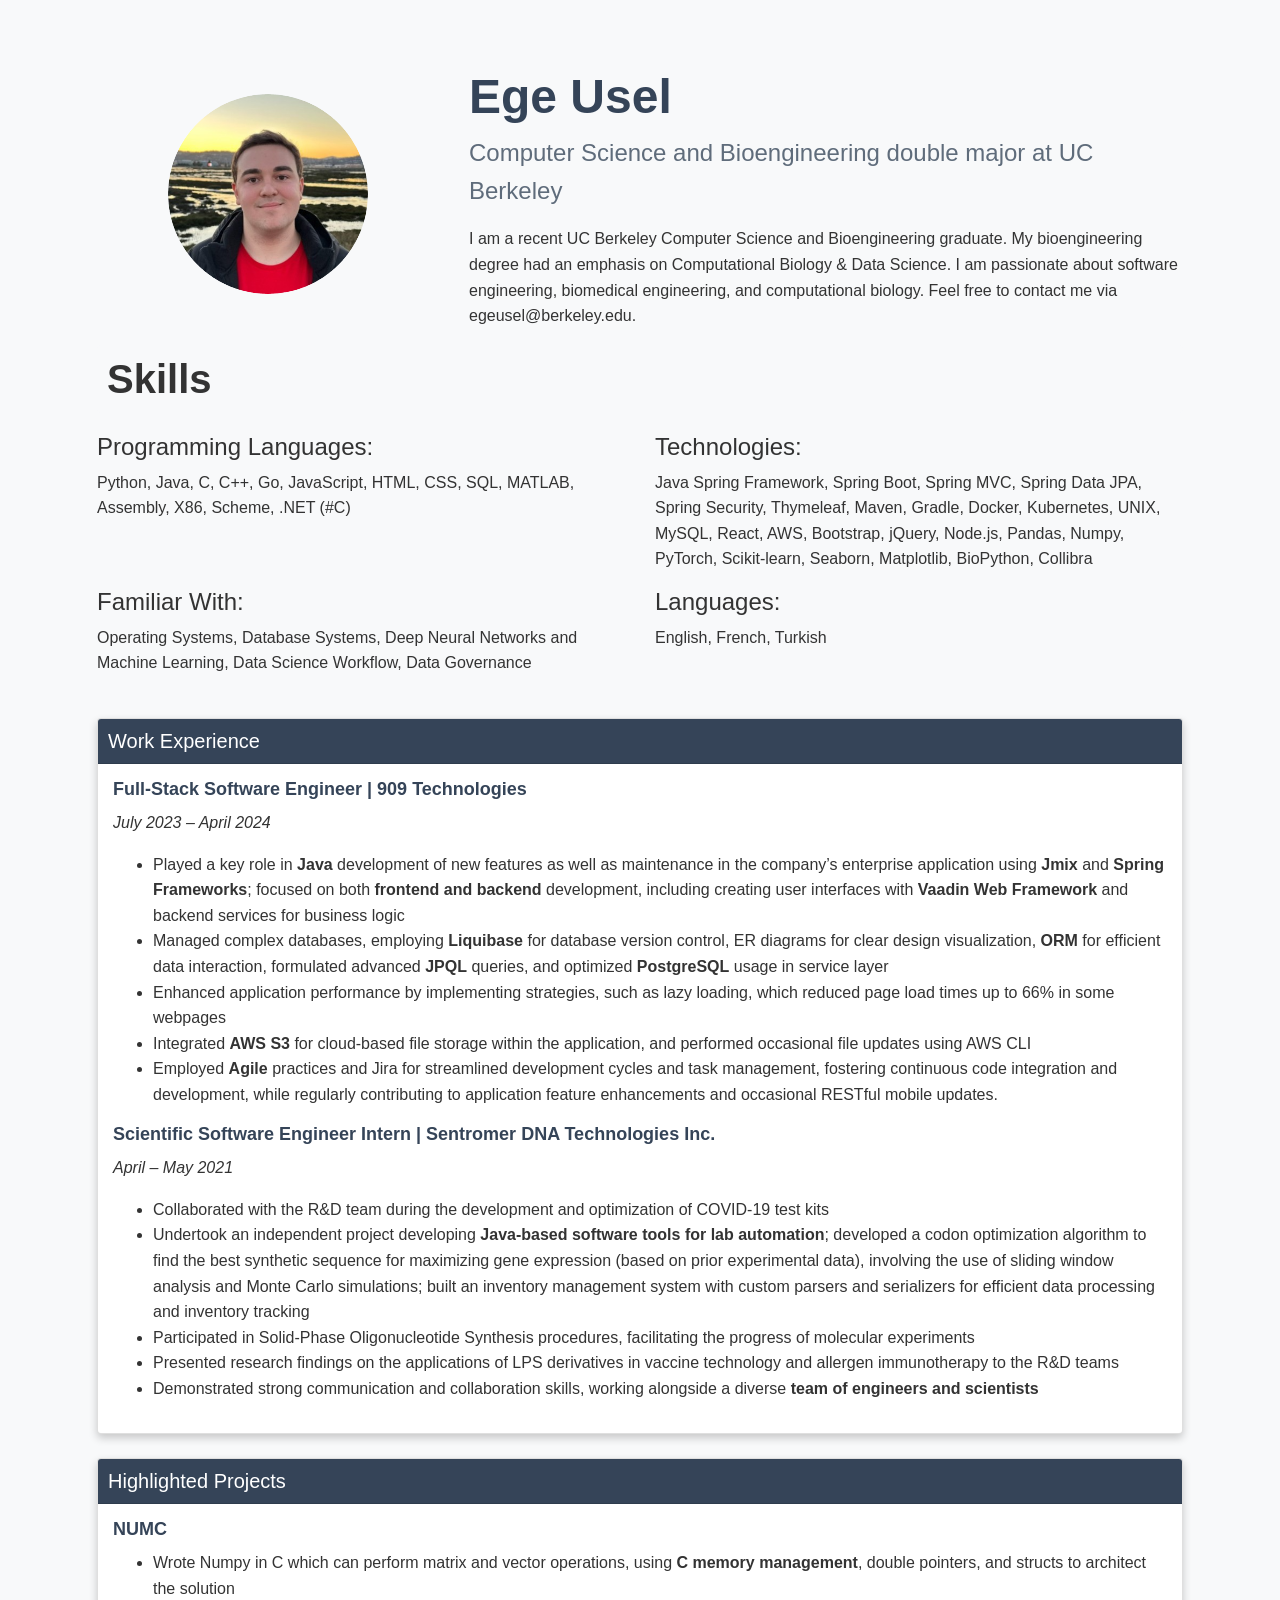
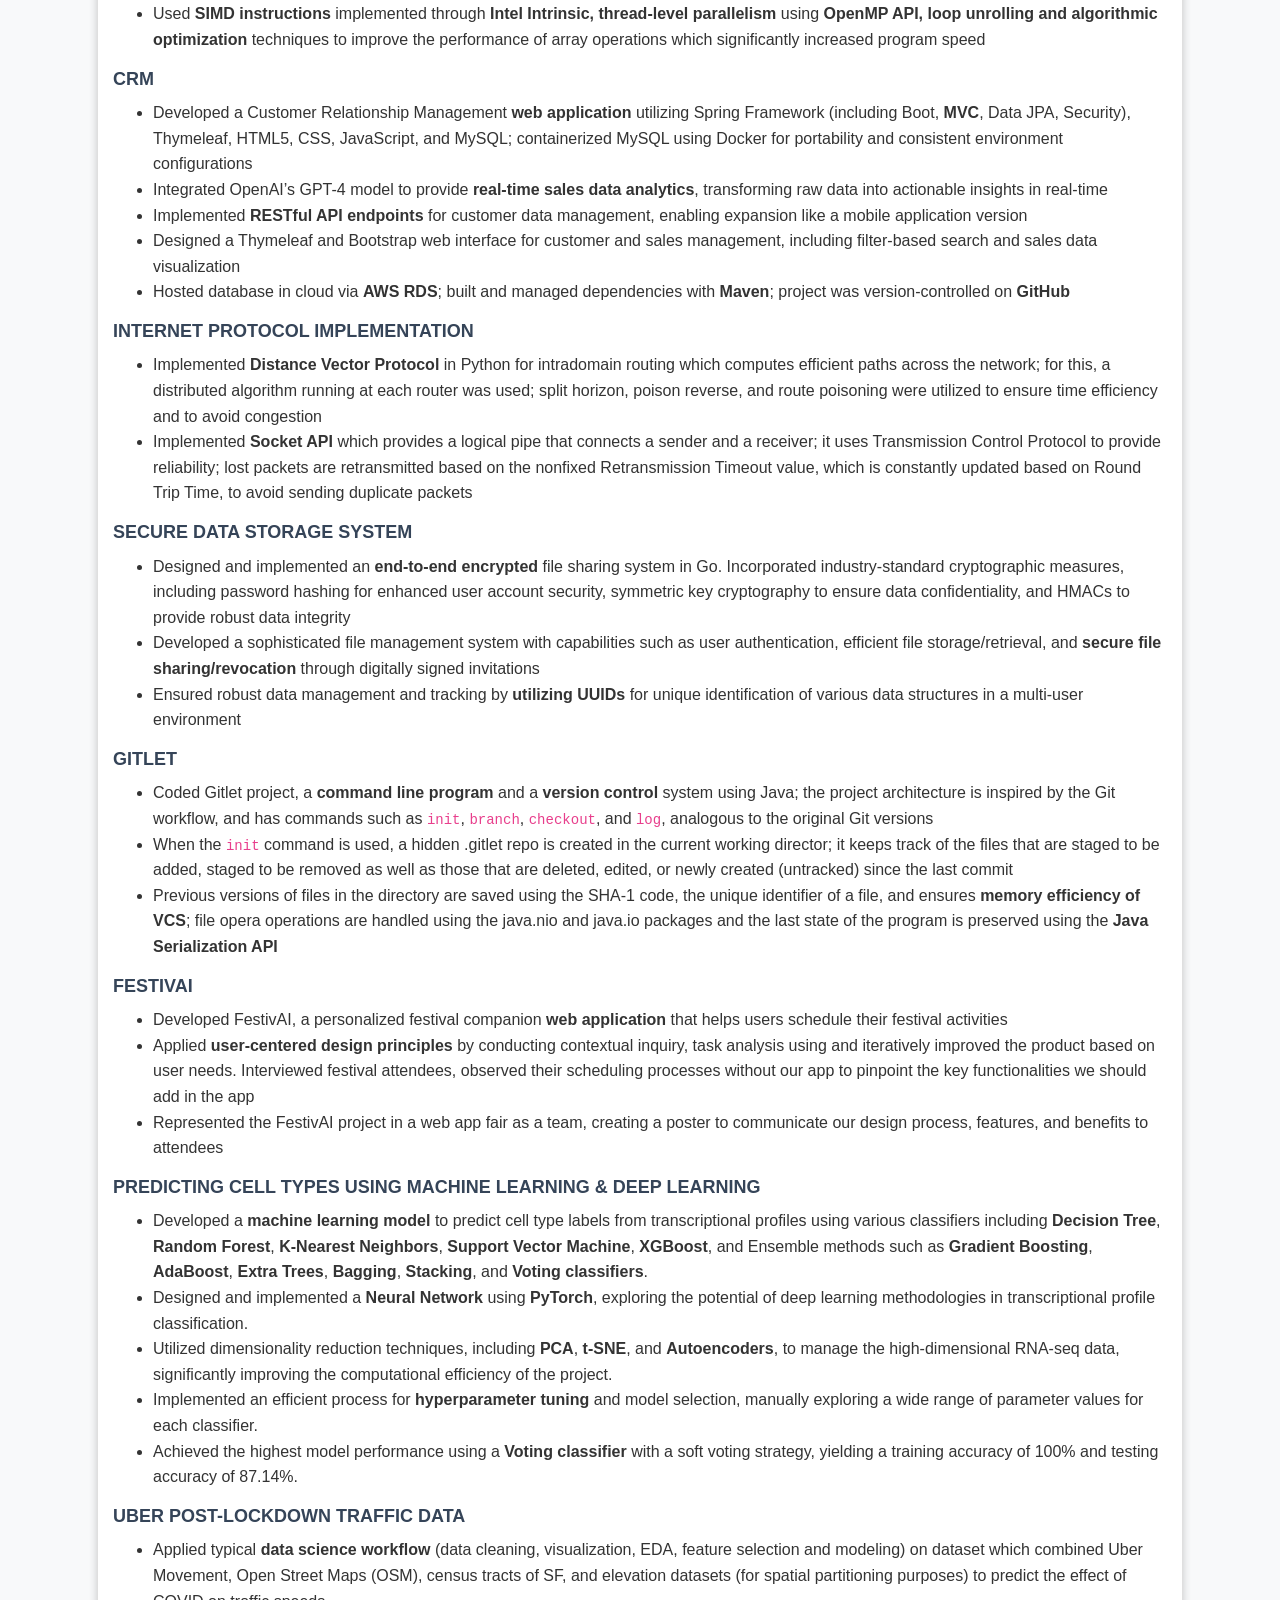
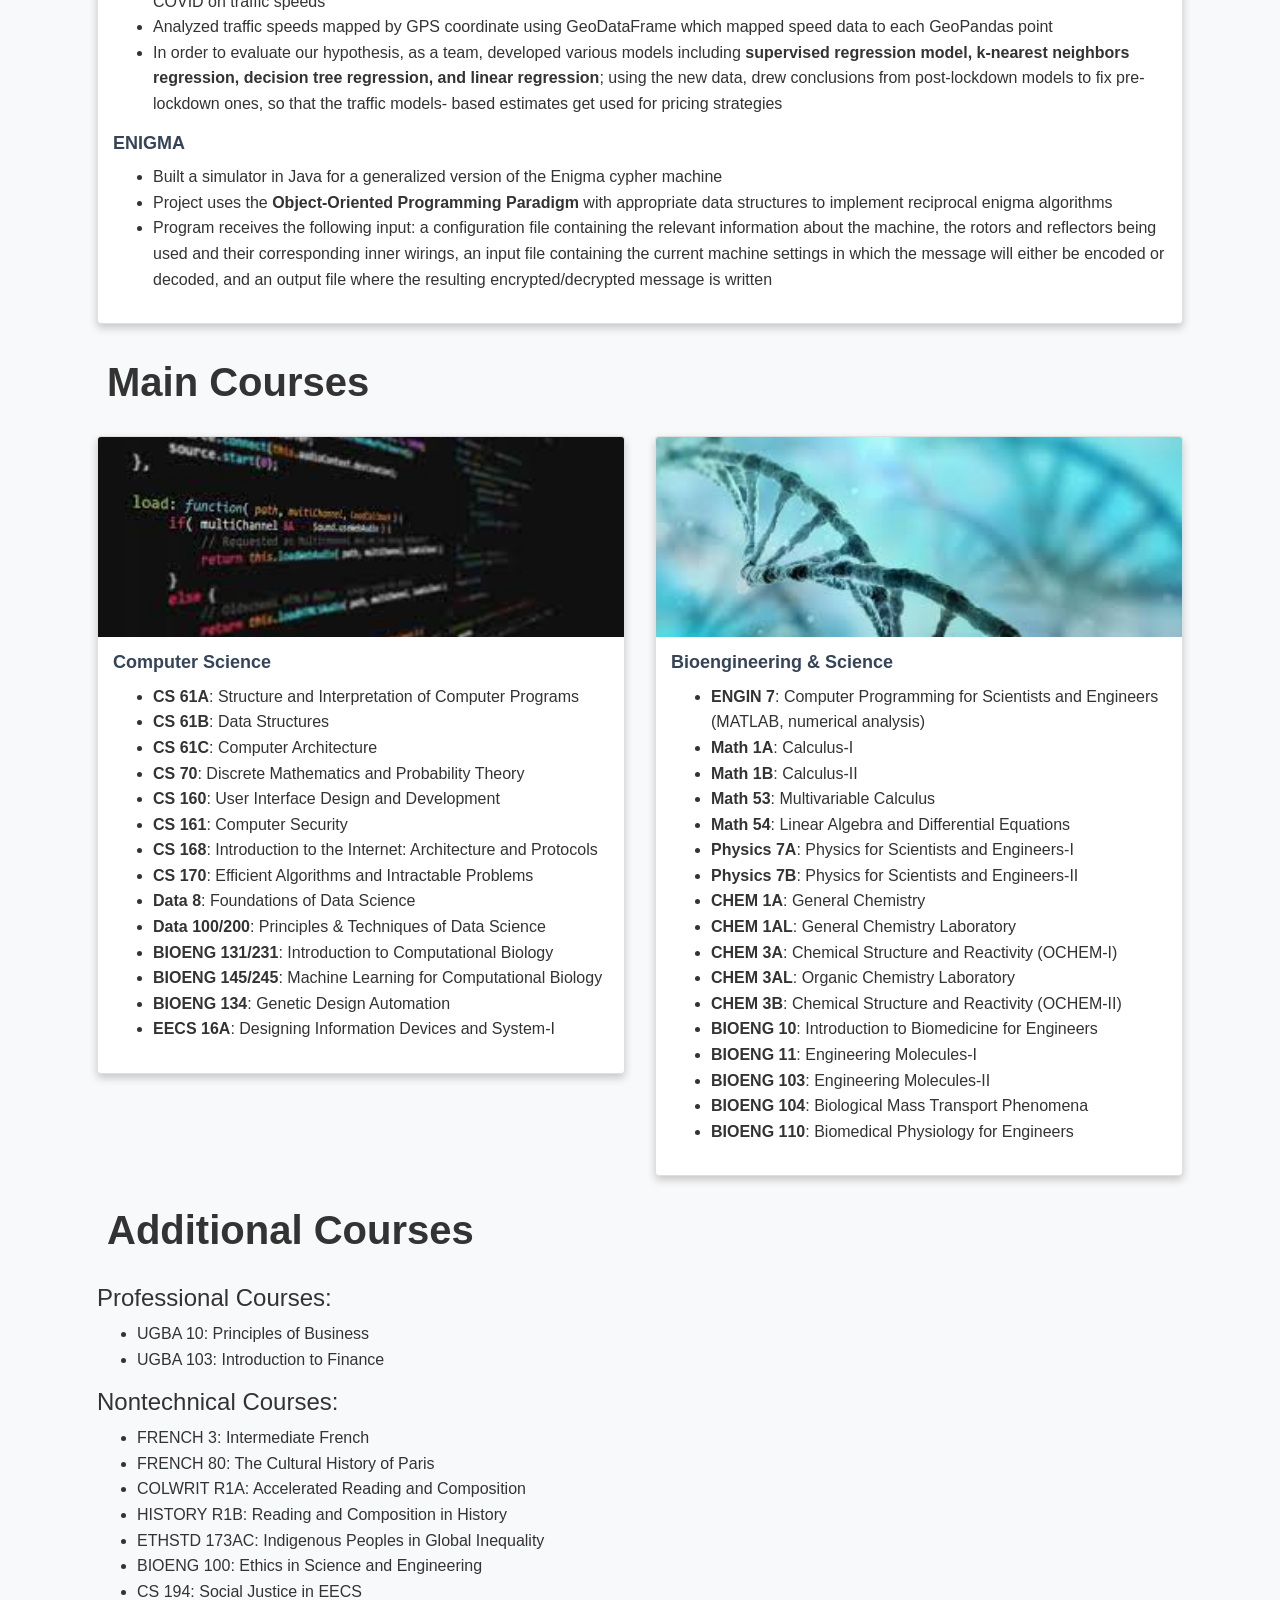
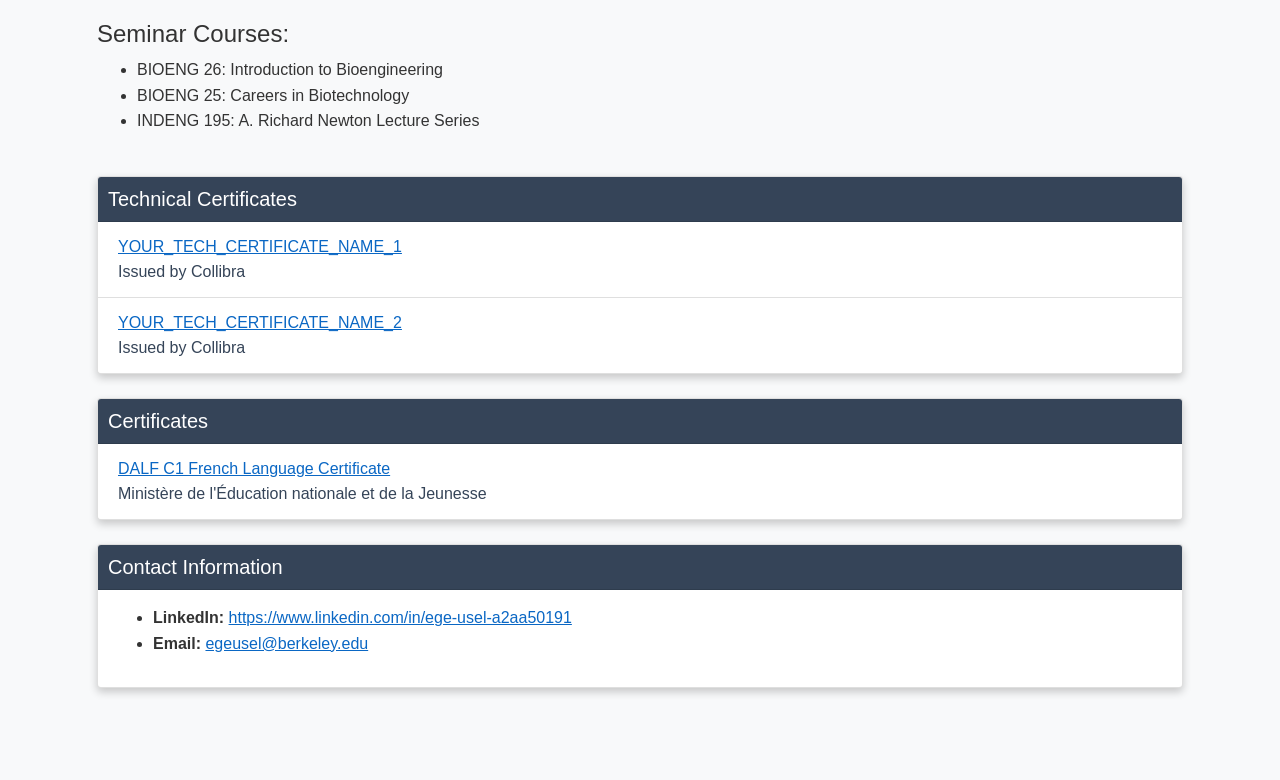
==== index.html @ 4da6cad3 "job ended" ====
<!doctype html>
<html lang="en">
<head>
    <meta charset="utf-8">
    <meta name="viewport" content="width=device-width, initial-scale=1">
    <link href="https://stackpath.bootstrapcdn.com/bootstrap/4.3.1/css/bootstrap.min.css" rel="stylesheet">
    <link href="styles.css" rel="stylesheet">
    <title>Ege Usel</title>
</head>
<body>
    <div class="container my-5">
        <div class="row align-items-center">
            <div class="col-lg-4 mb-4">
                <img src="profilePhoto.png" alt="Ege profile picture" class="profile-img img-fluid">
            </div>
            <div class="col-lg-8">
                <section id="hero">
                    <h1 class="hero-title">Ege Usel</h1>
                    <p class="hero-subtitle">Computer Science and Bioengineering double major at UC Berkeley</p>
                    <p>
                        I am a recent UC Berkeley Computer Science and Bioengineering graduate. My bioengineering degree had an emphasis on Computational Biology & Data Science.
                        I am passionate about software engineering, biomedical engineering, and computational biology. Feel free to contact me via
                        egeusel@berkeley.edu.
                    </p>
                </section>
            </div>
        </div>
        <section id="skills">
            <h2 class="main-title">Skills</h2>
            <div class="row">
                <div class="col-md-6">
                    <h4>Programming Languages:</h4>
                    <p>Python, Java, C, C++, Go, JavaScript, HTML, CSS, SQL, MATLAB, Assembly, X86, Scheme, .NET (#C)</p>
                </div>
                <div class="col-md-6">
                    <h4>Technologies:</h4>
                    <p>Java Spring Framework, Spring Boot, Spring MVC, Spring Data JPA, Spring Security, Thymeleaf, Maven, Gradle, Docker, Kubernetes, UNIX, MySQL, 
                        React, AWS, Bootstrap, jQuery, Node.js, Pandas, Numpy, PyTorch, Scikit-learn, Seaborn, Matplotlib, BioPython, Collibra</p>
                </div>
                <div class="col-md-6">
                    <h4>Familiar With:</h4>
                    <p>Operating Systems, Database Systems, Deep Neural Networks and Machine Learning, Data Science Workflow, Data Governance</p>
                </div>
                <div class="col-md-6">
                    <h4>Languages:</h4>
                    <p>English, French, Turkish </p>
                </div>
            </div>
        </section>
        <br>

        <div class="card mb-4">
            <h3 class="card-header">Work Experience</h3>
            <div class="card-body">
                <h4 class="card-title">Full-Stack Software Engineer | 909 Technologies</h4>
                <p><i>July 2023 – April 2024</i></p>
                <ul>
                    <li>Played a key role in <b>Java</b> development of new features as well as maintenance in the company’s enterprise application using <b>Jmix</b> and <b>Spring Frameworks</b>; focused on both <b>frontend and backend</b> development, including creating user interfaces with <b>Vaadin Web Framework</b> and backend services for business logic</li>


                    <li>Managed complex databases, employing <b>Liquibase</b> for database version control, ER diagrams for clear design visualization, <b>ORM</b> for efficient data interaction, formulated advanced <b>JPQL</b> queries, and optimized <b>PostgreSQL</b> usage in service layer</li>



                    <li>Enhanced application performance by implementing strategies, such as lazy loading, which reduced page load times up to 66% in some webpages</li>

                    <li>Integrated <b>AWS S3</b> for cloud-based file storage within the application, and performed occasional file updates using AWS CLI</li>

                    <li>Employed <b>Agile</b> practices and Jira for streamlined development cycles and task management, fostering continuous code integration and development, while regularly contributing to application feature enhancements and occasional RESTful mobile updates.</li>
                </ul>

                <h4 class="card-title">Scientific Software Engineer Intern | Sentromer DNA Technologies Inc.</h4>
                <p><i>April – May 2021</i></p>
                <ul>
                    <li>Collaborated with the R&D team during the development and optimization of COVID-19 test kits</li>
                    <li>Undertook an independent project developing <b>Java-based software tools for lab automation</b>; developed a codon optimization algorithm to find the
                    best synthetic sequence for maximizing gene expression (based on prior experimental data), involving the use of sliding window analysis and Monte
                    Carlo simulations; built an inventory management system with custom parsers and serializers for efficient data processing and inventory tracking</li>
                    <li>Participated in Solid-Phase Oligonucleotide Synthesis procedures, facilitating the progress of molecular experiments</li>
                    <li>Presented research findings on the applications of LPS derivatives in vaccine technology and allergen immunotherapy to the R&D teams</li>
                    <li>Demonstrated strong communication and collaboration skills, working alongside a diverse <b>team of engineers and scientists</b></li>
                </ul>


            </div>
        </div>

        


        <div class="card mb-4">
            <h3 class="card-header">Highlighted Projects</h3>
            <div class="card-body">

                <h4 class="card-title">NUMC</h4>
                <ul>
                    <li>Wrote Numpy in C which can perform matrix and vector operations, using <b>C memory management</b>, double pointers, and structs to architect the solution</li>
                    <li>Used <b>SIMD instructions</b> implemented through <b>Intel Intrinsic, thread-level parallelism</b> using <b>OpenMP API, loop unrolling and algorithmic optimization</b>
                        techniques to improve the performance of array operations which significantly increased program speed</li>
                </ul>

                <h4 class="card-title">CRM</h4>
                <ul>
                    <li>Developed a Customer Relationship Management <b>web application</b> utilizing Spring Framework (including Boot, <b>MVC</b>, Data JPA, Security), Thymeleaf, HTML5, CSS, JavaScript, and MySQL; containerized MySQL using Docker for portability and consistent environment configurations</li>
                    <li>Integrated OpenAI’s GPT-4 model to provide <b>real-time sales data analytics</b>, transforming raw data into actionable insights in real-time</li>
                    <li>Implemented <b>RESTful API endpoints</b> for customer data management, enabling expansion like a mobile application version</li>
                    <li>Designed a Thymeleaf and Bootstrap web interface for customer and sales management, including filter-based search and sales data visualization</li>
                    <li>Hosted database in cloud via <b>AWS RDS</b>; built and managed dependencies with <b>Maven</b>; project was version-controlled on <b>GitHub</b></li>
                </ul>

                <h4 class="card-title">INTERNET PROTOCOL IMPLEMENTATION</h4>
                <ul>
                    <li>Implemented <b>Distance Vector Protocol</b> in Python for intradomain routing which computes efficient paths across the network; for this, a distributed algorithm running 
                        at each router was used; split horizon, poison reverse, and route poisoning were utilized to ensure time efficiency and to avoid congestion</li>
                    <li>Implemented <b>Socket API</b> which provides a logical pipe that connects a sender and a receiver; it uses Transmission Control Protocol to provide reliability; lost packets 
                        are retransmitted based on the nonfixed Retransmission Timeout value, which is constantly updated based on Round Trip Time, to avoid sending duplicate packets</li>
                </ul>

                <h4 class="card-title">SECURE DATA STORAGE SYSTEM</h4>
                <ul>
                    <li>Designed and implemented an <b>end-to-end encrypted</b> file sharing system in Go. Incorporated industry-standard cryptographic measures, including password hashing for 
                        enhanced user account security, symmetric key cryptography to ensure data confidentiality, and HMACs to provide robust data integrity</li>
                    <li>Developed a sophisticated file management system with capabilities such as user authentication, efficient file storage/retrieval, and <b>secure file sharing/revocation</b>
                         through digitally signed invitations</li>
                    <li>Ensured robust data management and tracking by <b>utilizing UUIDs</b> for unique identification of various data structures in a multi-user environment</li>
                </ul>


                <h4 class="card-title">GITLET</h4>
                <ul>
                    <li>Coded Gitlet project, a <b>command line program</b> and a <b>version control</b> system using Java; the project architecture is inspired by the Git workflow, and has
                        commands such as <code>init</code>, <code>branch</code>, <code>checkout</code>, and <code>log</code>, analogous to the original Git versions</li>
                    <li>When the <code>init</code> command is used, a hidden .gitlet repo is created in the current working director; it keeps track of the files that are staged to be added, staged
                        to be removed as well as those that are deleted, edited, or newly created (untracked) since the last commit</li>
                    <li>Previous versions of files in the directory are saved using the SHA-1 code, the unique identifier of a file, and ensures <b>memory efficiency of VCS</b>; file opera
                        operations are handled using the java.nio and java.io packages and the last state of the program is preserved using the <b>Java Serialization API</b>
                        </li>
                </ul>

                <h4 class="card-title">FESTIVAI</h4>
                <ul>
                    <li>Developed FestivAI, a personalized festival companion <b>web application</b> that helps users schedule their festival activities</li>
                    <li>Applied <b>user-centered design principles</b> by conducting contextual inquiry, task analysis using and iteratively improved the product based on user
                        needs. Interviewed festival attendees, observed their scheduling processes without our app to pinpoint the key functionalities we should add in the app</li>
                    <li>Represented the FestivAI project in a web app fair as a team, creating a poster to communicate our design process, features, and benefits to attendees</li>
                </ul>

                <h4 class="card-title">PREDICTING CELL TYPES USING MACHINE LEARNING & DEEP LEARNING</h4>
                <ul>
                    <li>Developed a <b>machine learning model</b> to predict cell type labels from transcriptional profiles using various classifiers including <b>Decision Tree</b>,
                        <b>Random Forest</b>, <b>K-Nearest Neighbors</b>, <b>Support Vector Machine</b>, <b>XGBoost</b>, and Ensemble methods such as <b>Gradient Boosting</b>, <b>AdaBoost</b>, <b>Extra Trees</b>, <b>Bagging</b>,
                        <b>Stacking</b>, and <b>Voting classifiers</b>.</li>
                    <li>Designed and implemented a <b>Neural Network</b> using <b>PyTorch</b>, exploring the potential of deep learning methodologies in transcriptional profile classification.</li>
                    <li>Utilized dimensionality reduction techniques, including <b>PCA</b>, <b>t-SNE</b>, and <b>Autoencoders</b>, to manage the high-dimensional RNA-seq data, significantly improving the computational
                         efficiency of the project.</li>
                    <li>Implemented an efficient process for <b>hyperparameter tuning</b> and model selection, manually exploring a wide range of parameter values for each classifier.</li>
                    <li>Achieved the highest model performance using a <b>Voting classifier</b> with a soft voting strategy, yielding a training accuracy of 100% and testing accuracy of 87.14%.</li>
                </ul>

                <h4 class="card-title">UBER POST-LOCKDOWN TRAFFIC DATA</h4>
                <ul>
                    <li>Applied typical <b>data science workflow</b> (data cleaning, visualization, EDA, feature selection and modeling) on dataset which combined Uber Movement, Open Street 
                        Maps (OSM), census tracts of SF, and elevation datasets (for spatial partitioning purposes) to predict the effect of COVID on traffic speeds</li>
                <li>Analyzed traffic speeds mapped by GPS coordinate using GeoDataFrame which mapped speed data to each GeoPandas point</li>
                <li>In order to evaluate our hypothesis, as a team, developed various models including <b>supervised regression model, k-nearest neighbors regression, decision
                    tree regression, and linear regression</b>; using the new data, drew conclusions from post-lockdown models to fix pre-lockdown ones, so that the traffic models- 
                    based estimates get used for pricing strategies</li>
                </ul>

                <h4 class="card-title">ENIGMA</h4>
                <ul>
                    <li>Built a simulator in Java for a generalized version of the Enigma cypher machine</li>
                    <li>Project uses the <b>Object-Oriented Programming Paradigm</b> with appropriate data structures to implement reciprocal enigma algorithms</li>
                    <li>Program receives the following input: a configuration file containing the relevant information about the machine, the rotors and 
                        reflectors being used and their corresponding inner wirings, an input file containing the current machine settings in which the message 
                        will either be encoded or decoded, and an output file where the resulting encrypted/decrypted message is written</li>
                </ul>


            </div>
        </div>

        <section id="coursework">
            <h2 class="main-title">Main Courses</h2>
            <div class="row">
                <div class="col-md-6">
                    <div class="card">
                        <img src="computerscience.jpeg" alt="Computer Science" class="card-img-top">
                        <div class="card-body">
                            <h4 class="card-title">Computer Science</h4>
                            <ul>
                                <li><strong>CS 61A</strong>: Structure and Interpretation of Computer Programs </li>
                                <li><strong>CS 61B</strong>: Data Structures</li>
                                <li><strong>CS 61C</strong>: Computer Architecture</li>
                                <li><strong>CS 70</strong>: Discrete Mathematics and Probability Theory</li>
                                <li><strong>CS 160</strong>: User Interface Design and Development </li>
                                <li><strong>CS 161</strong>: Computer Security</li>
                                <li><strong>CS 168</strong>: Introduction to the Internet: Architecture and Protocols</li>
                                <li><strong>CS 170</strong>: Efficient Algorithms and Intractable Problems</li>
                                <li><strong>Data 8</strong>: Foundations of Data Science</li>
                                <li><strong>Data 100/200</strong>: Principles & Techniques of Data Science</li>
                                <li><strong>BIOENG 131/231</strong>: Introduction to Computational Biology</li>
                                <li><strong>BIOENG 145/245</strong>: Machine Learning for Computational Biology</li>
                                <li><strong>BIOENG 134</strong>: Genetic Design Automation</li>
                                <li><strong>EECS 16A</strong>: Designing Information Devices and System-I </li>    
                            </ul>
                        </div>
                    </div>
                </div>
                <div class="col-md-6">
                    <div class="card">
                        <img src="bioengineering.jpeg" alt="Bioengineering" class="card-img-top">
                        <div class="card-body">
                            <h4 class="card-title">Bioengineering & Science</h4>
                            <ul>
                                <li><strong>ENGIN 7</strong>: Computer Programming for Scientists and Engineers (MATLAB, numerical analysis)</li>
                                <li><strong>Math 1A</strong>: Calculus-I</li>
                                <li><strong>Math 1B</strong>: Calculus-II</li>
                                <li><strong>Math 53</strong>: Multivariable Calculus</li>
                                <li><strong>Math 54</strong>: Linear Algebra and Differential Equations</li>
                                <li><strong>Physics 7A</strong>: Physics for Scientists and Engineers-I</li>
                                <li><strong>Physics 7B</strong>: Physics for Scientists and Engineers-II</li>
                                <li><strong>CHEM 1A</strong>: General Chemistry</li>
                                <li><strong>CHEM 1AL</strong>: General Chemistry Laboratory</li>
                                <li><strong>CHEM 3A</strong>: Chemical Structure and Reactivity (OCHEM-I)</li>
                                <li><strong>CHEM 3AL</strong>: Organic Chemistry Laboratory</li>
                                <li><strong>CHEM 3B</strong>: Chemical Structure and Reactivity (OCHEM-II)</li>
                                <li><strong>BIOENG 10</strong>: Introduction to Biomedicine for Engineers</li>
                                <li><strong>BIOENG 11</strong>: Engineering Molecules-I</li>
                                <li><strong>BIOENG 103</strong>: Engineering Molecules-II</li>
                                <li><strong>BIOENG 104</strong>: Biological Mass Transport Phenomena</li>
                                <li><strong>BIOENG 110</strong>: Biomedical Physiology for Engineers</li>
                            </ul>
                        </div>
                    </div>
                </div>
            </div>
        </section>
        <section id="additional-courses">
            <h2 class="main-title">Additional Courses</h2>
            <h4>Professional Courses:</h4>
            <ul>
                <li>UGBA 10: Principles of Business</li>
                <li>UGBA 103: Introduction to Finance</li>
            </ul>
            <h4>Nontechnical Courses:</h4>
            <ul>
                <li>FRENCH 3: Intermediate French</li>
                <li>FRENCH 80: The Cultural History of Paris</li>
                <li>COLWRIT R1A: Accelerated Reading and Composition</li>
                <li>HISTORY R1B: Reading and Composition in History</li>
                <li>ETHSTD 173AC: Indigenous Peoples in Global Inequality</li>
                <li>BIOENG 100: Ethics in Science and Engineering</li>
                <li>CS 194: Social Justice in EECS</li>
            </ul>
            <h4>Seminar Courses:</h4>
            <ul>
                <li>BIOENG 26: Introduction to Bioengineering</li>
                <li>BIOENG 25: Careers in Biotechnology</li>
                <li>INDENG 195: A. Richard Newton Lecture Series</li>
            </ul>
        </section>
        <br>
        



        <div class="card mb-4">
            <h3 class="card-header">Technical Certificates</h3>
            <ul class="list-group list-group-flush">
                <li class="list-group-item"><a href="YOUR_TECH_CERTIFICATE_URL_1">YOUR_TECH_CERTIFICATE_NAME_1</a> <br>
                                            Issued by Collibra</li>
                <li class="list-group-item"><a href="YOUR_TECH_CERTIFICATE_URL_2">YOUR_TECH_CERTIFICATE_NAME_2</a> <br>
                                            Issued by Collibra</li>
            </ul>
        </div>
        
        <div class="card mb-4">
            <h3 class="card-header">Certificates</h3>
            <ul class="list-group list-group-flush">
                <li class="list-group-item"><a href = https://en.wikipedia.org/wiki/Dipl%C3%B4me_approfondi_de_langue_fran%C3%A7aise>DALF C1 French Language Certificate</a> <br>
                                            Ministère de l'Éducation nationale et de la Jeunesse</li>
            </ul>
        </div>
        <div class="card mb-4">
            <h3 class="card-header">Contact Information</h3>
            <div class="card-body">
                <ul>
                    <li><strong>LinkedIn:</strong> <a href="https://www.linkedin.com/in/ege-usel-a2aa50191" target="_blank">https://www.linkedin.com/in/ege-usel-a2aa50191</a></li>
                    <li><strong>Email:</strong> <a href="mailto:egeusel@berkeley.edu">egeusel@berkeley.edu</a></li>
                </ul>
            </div>
        </div>
    </div>
</div>

</body>
</html>
---- styles.css ----
body {
    font-family: Arial, sans-serif;
    line-height: 1.6;
    color: #333;
    background-color: #f8f9fa;
    padding: 20px;
}

.container {
    width: 90%;
    margin: auto;
    overflow: hidden;
}

.profile-img {
    width: 200px;
    height: 200px;
    border-radius: 50%;
    object-fit: cover;
    display: block;
    margin: 0 auto;
}

.profile-info h2 {
    color: #354458;
    font-size: 24px;
    margin-bottom: 10px;
}

.profile-info p {
    color: #5f6c7b;
    font-size: 16px;
}

.card {
    box-shadow: 0 4px 8px 0 rgba(0, 0, 0, 0.2);
    transition: 0.3s;
    margin-bottom: 20px;
}

.card:hover {
    box-shadow: 0 8px 16px 0 rgba(0, 0, 0, 0.2);
}

.card-header {
    color: #fff;
    background-color: #354458;
    font-size: 20px;
    padding: 10px;
}

.card-body {
    padding: 15px;
}

.card-title {
    color: #354458;
    font-size: 18px;
    font-weight: bold;
    margin-bottom: 10px;
}

.card-text {
    color: #5f6c7b;
    font-size: 16px;
}

.list-group-item {
    font-size: 16px;
    color: #354458;
}

a {
    color: #0a67c4;
    text-decoration-line:  underline;
}

a:hover {
    color: #5f6c7b;
    text-decoration: none;
}

.hero-title {
    font-size: 3em;
    font-weight: bold;
    color: #354458;
}

.hero-subtitle {
    font-size: 1.5em;
    color: #5f6c7b;
}

.section-title {
    color: #354458;
    font-size: 24px;
    margin-bottom: 20px;
    text-align: center;
}

.card-img-top {
    width: 100%;
    height: 200px; /* Adjust this height to ensure all images are of the same height */
    object-fit: cover;
}

.card-title {
    font-size: 18px;
    color: #354458;
    font-weight: bold;
    margin-bottom: 10px;
}

.card-img-wrapper {
    height: 200px; /* This height should be the same as .card-img-top */
    overflow: hidden;
}

.card-img-wrapper img {
    height: 100%;
    width: 100%;
    object-fit: cover;
}

.main-title {
    font-size: 2.5em;
    background-color: #f8f9fa;
    color: #333333;
    font-weight: bold;
    margin-bottom: .5em;
    padding: 10px;
    border-radius: .25rem;
}

/* .main-title2 {
    font-size: 2.5em;
    background-color: #f8f9fa;
    color: #333333;
    font-weight: bold;
    padding: 5px;
    border-radius: .25rem;
} */
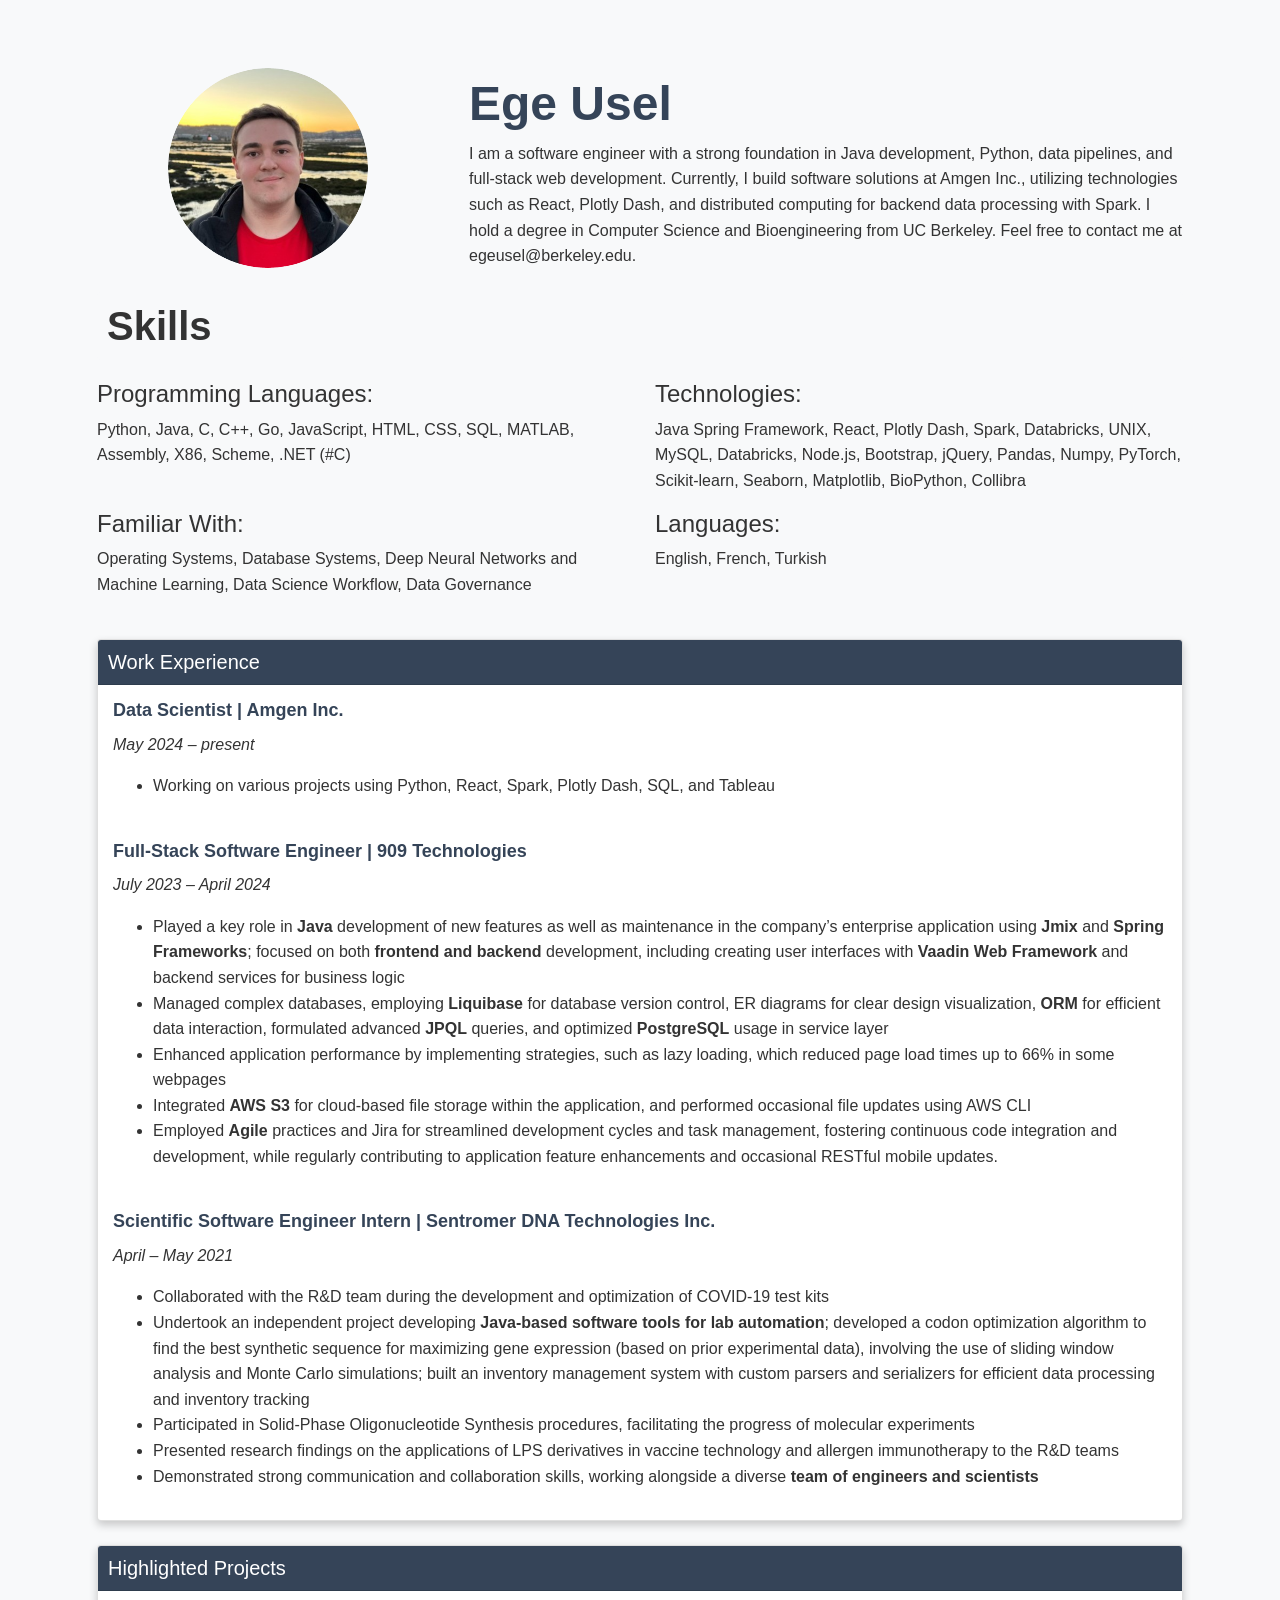
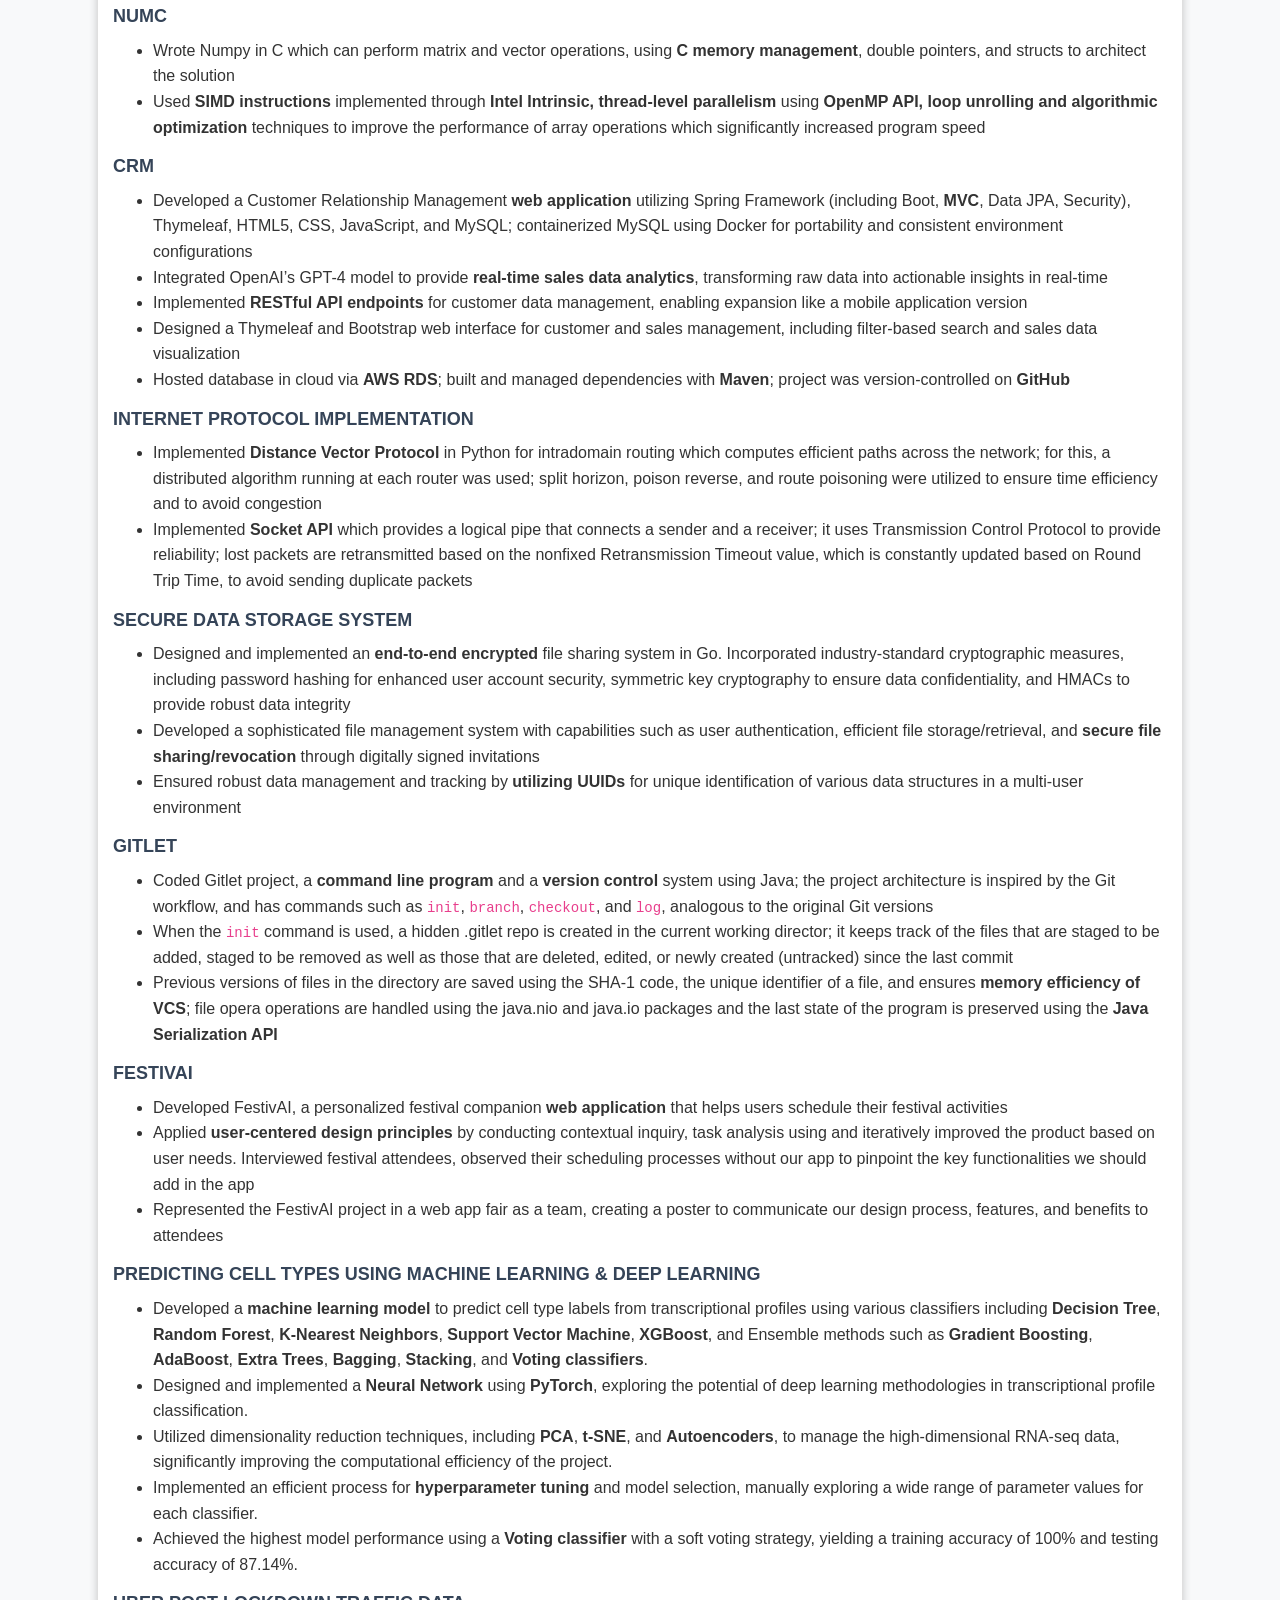
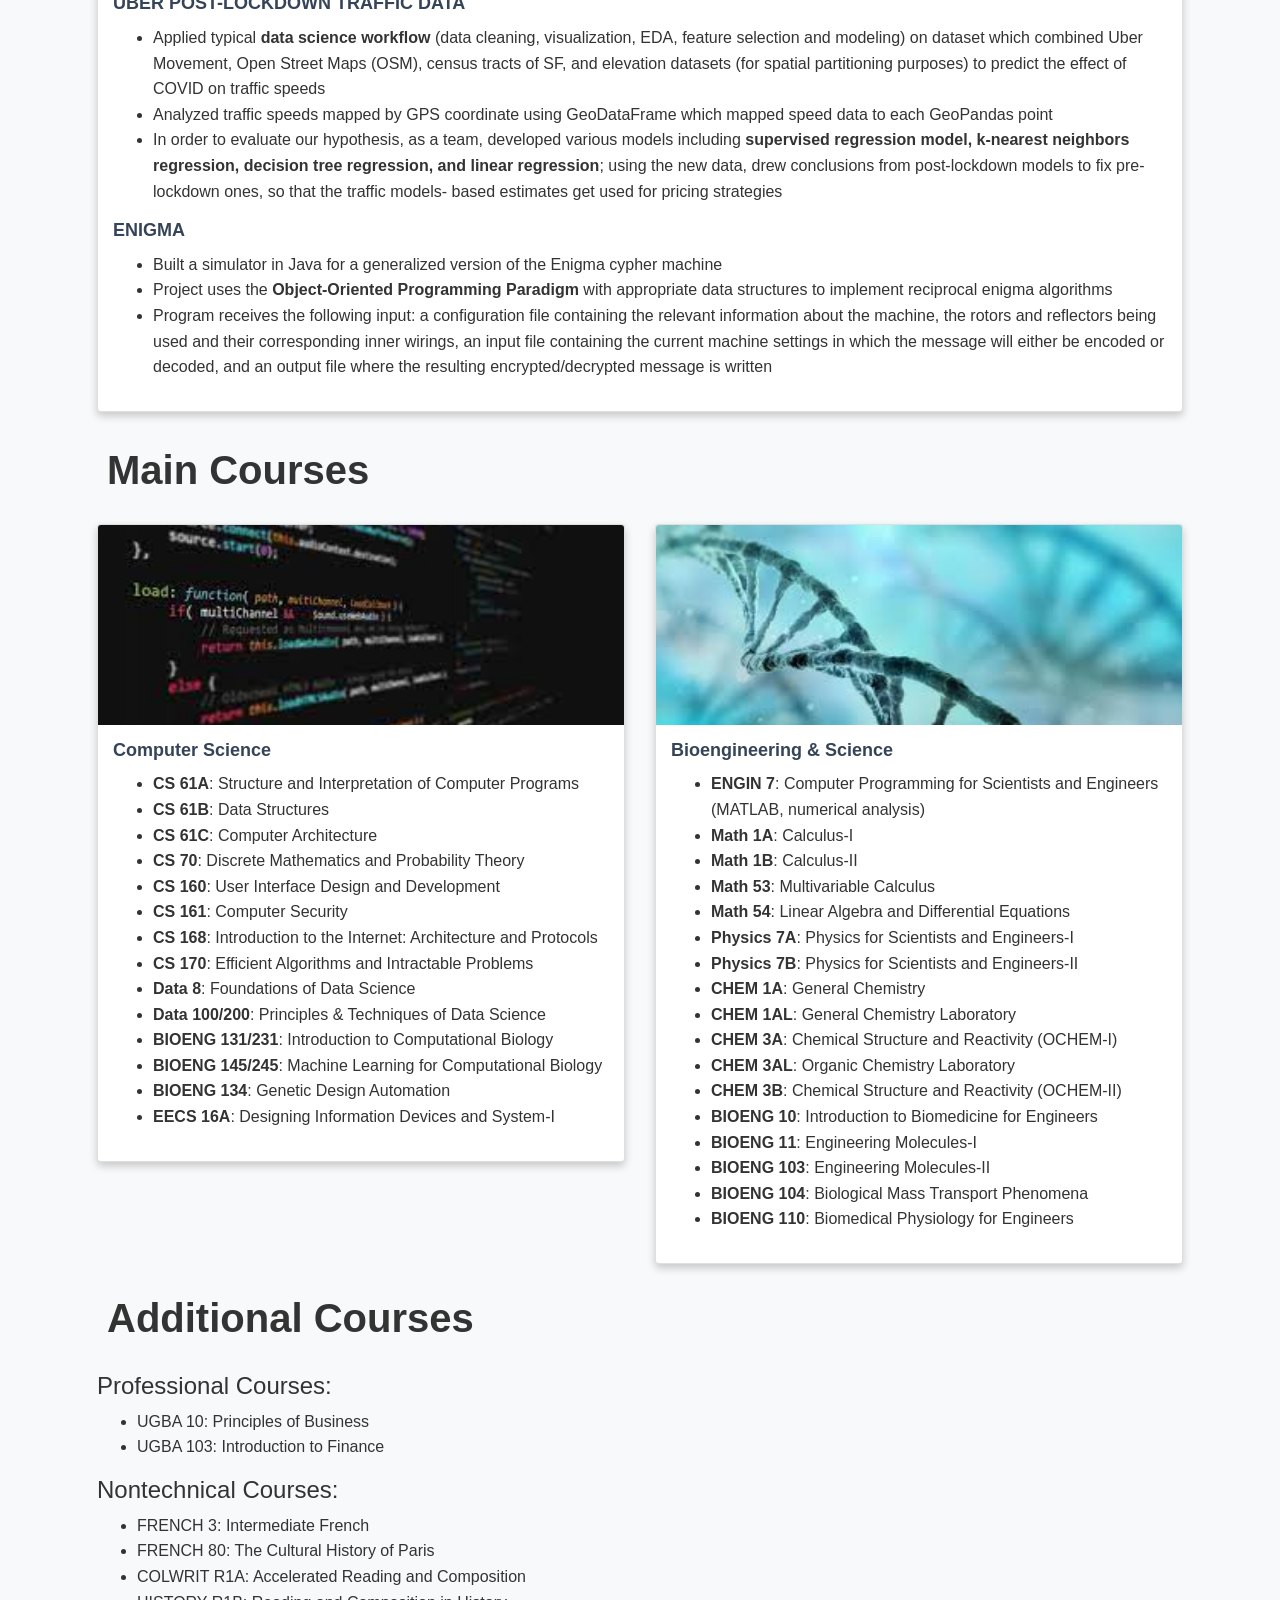
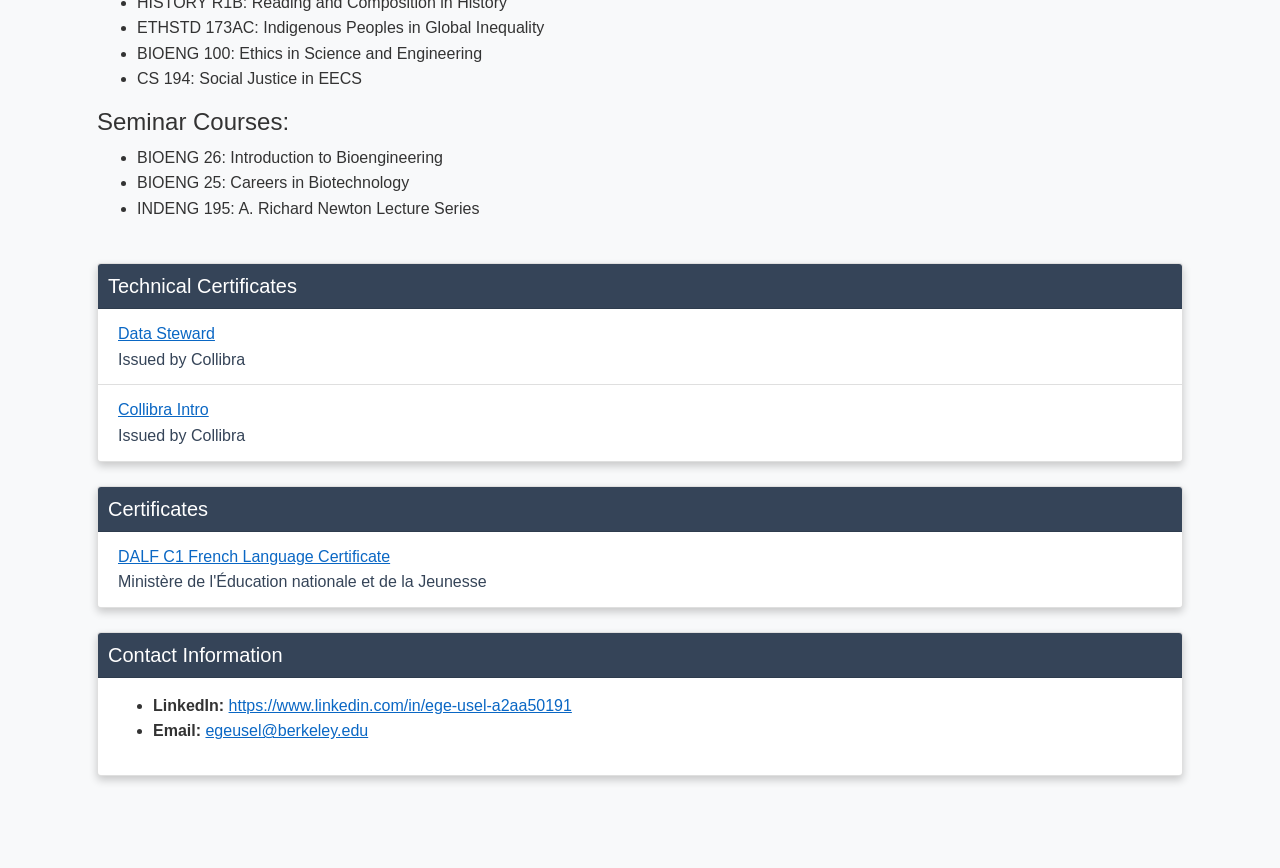
==== commit 8354cecf: "pre-2025 update" ====
--- a/index.html
+++ b/index.html
@@ -16,11 +16,11 @@
             <div class="col-lg-8">
                 <section id="hero">
                     <h1 class="hero-title">Ege Usel</h1>
-                    <p class="hero-subtitle">Computer Science and Bioengineering double major at UC Berkeley</p>
+                    <!-- <p class="hero-subtitle">Computer Science and Bioengineering double major at UC Berkeley</p> -->
                     <p>
-                        I am a recent UC Berkeley Computer Science and Bioengineering graduate. My bioengineering degree had an emphasis on Computational Biology & Data Science.
-                        I am passionate about software engineering, biomedical engineering, and computational biology. Feel free to contact me via
-                        egeusel@berkeley.edu.
+                        I am a software engineer with a strong foundation in Java development, Python, data pipelines, and full-stack web development. Currently, I build software solutions at Amgen Inc.,
+                        utilizing technologies such as React, Plotly Dash, and distributed computing for backend data processing with Spark. I hold a degree in Computer Science and Bioengineering from UC Berkeley.
+                        Feel free to contact me at egeusel@berkeley.edu.
                     </p>
                 </section>
             </div>
@@ -34,8 +34,7 @@
                 </div>
                 <div class="col-md-6">
                     <h4>Technologies:</h4>
-                    <p>Java Spring Framework, Spring Boot, Spring MVC, Spring Data JPA, Spring Security, Thymeleaf, Maven, Gradle, Docker, Kubernetes, UNIX, MySQL, 
-                        React, AWS, Bootstrap, jQuery, Node.js, Pandas, Numpy, PyTorch, Scikit-learn, Seaborn, Matplotlib, BioPython, Collibra</p>
+                    <p>Java Spring Framework, React, Plotly Dash, Spark, Databricks, UNIX, MySQL, Databricks, Node.js, Bootstrap, jQuery, Pandas, Numpy, PyTorch, Scikit-learn, Seaborn, Matplotlib, BioPython, Collibra</p>
                 </div>
                 <div class="col-md-6">
                     <h4>Familiar With:</h4>
@@ -52,6 +51,13 @@
         <div class="card mb-4">
             <h3 class="card-header">Work Experience</h3>
             <div class="card-body">
+                <h4 class="card-title">Data Scientist | Amgen Inc.</h4>
+                <p><i>May 2024 – present</i></p>
+                <ul>
+                    <li> Working on various projects using Python, React, Spark, Plotly Dash, SQL, and Tableau</li>
+                </ul>
+                <br>
+
                 <h4 class="card-title">Full-Stack Software Engineer | 909 Technologies</h4>
                 <p><i>July 2023 – April 2024</i></p>
                 <ul>
@@ -68,6 +74,7 @@
 
                     <li>Employed <b>Agile</b> practices and Jira for streamlined development cycles and task management, fostering continuous code integration and development, while regularly contributing to application feature enhancements and occasional RESTful mobile updates.</li>
                 </ul>
+                <br>
 
                 <h4 class="card-title">Scientific Software Engineer Intern | Sentromer DNA Technologies Inc.</h4>
                 <p><i>April – May 2021</i></p>
@@ -262,15 +269,12 @@
         </section>
         <br>
         
-
-
-
         <div class="card mb-4">
             <h3 class="card-header">Technical Certificates</h3>
             <ul class="list-group list-group-flush">
-                <li class="list-group-item"><a href="YOUR_TECH_CERTIFICATE_URL_1">YOUR_TECH_CERTIFICATE_NAME_1</a> <br>
+                <li class="list-group-item"><a href="dataSteward.pdf">Data Steward</a> <br>
                                             Issued by Collibra</li>
-                <li class="list-group-item"><a href="YOUR_TECH_CERTIFICATE_URL_2">YOUR_TECH_CERTIFICATE_NAME_2</a> <br>
+                <li class="list-group-item"><a href="collibraIntro.pdf">Collibra Intro</a> <br>
                                             Issued by Collibra</li>
             </ul>
         </div>
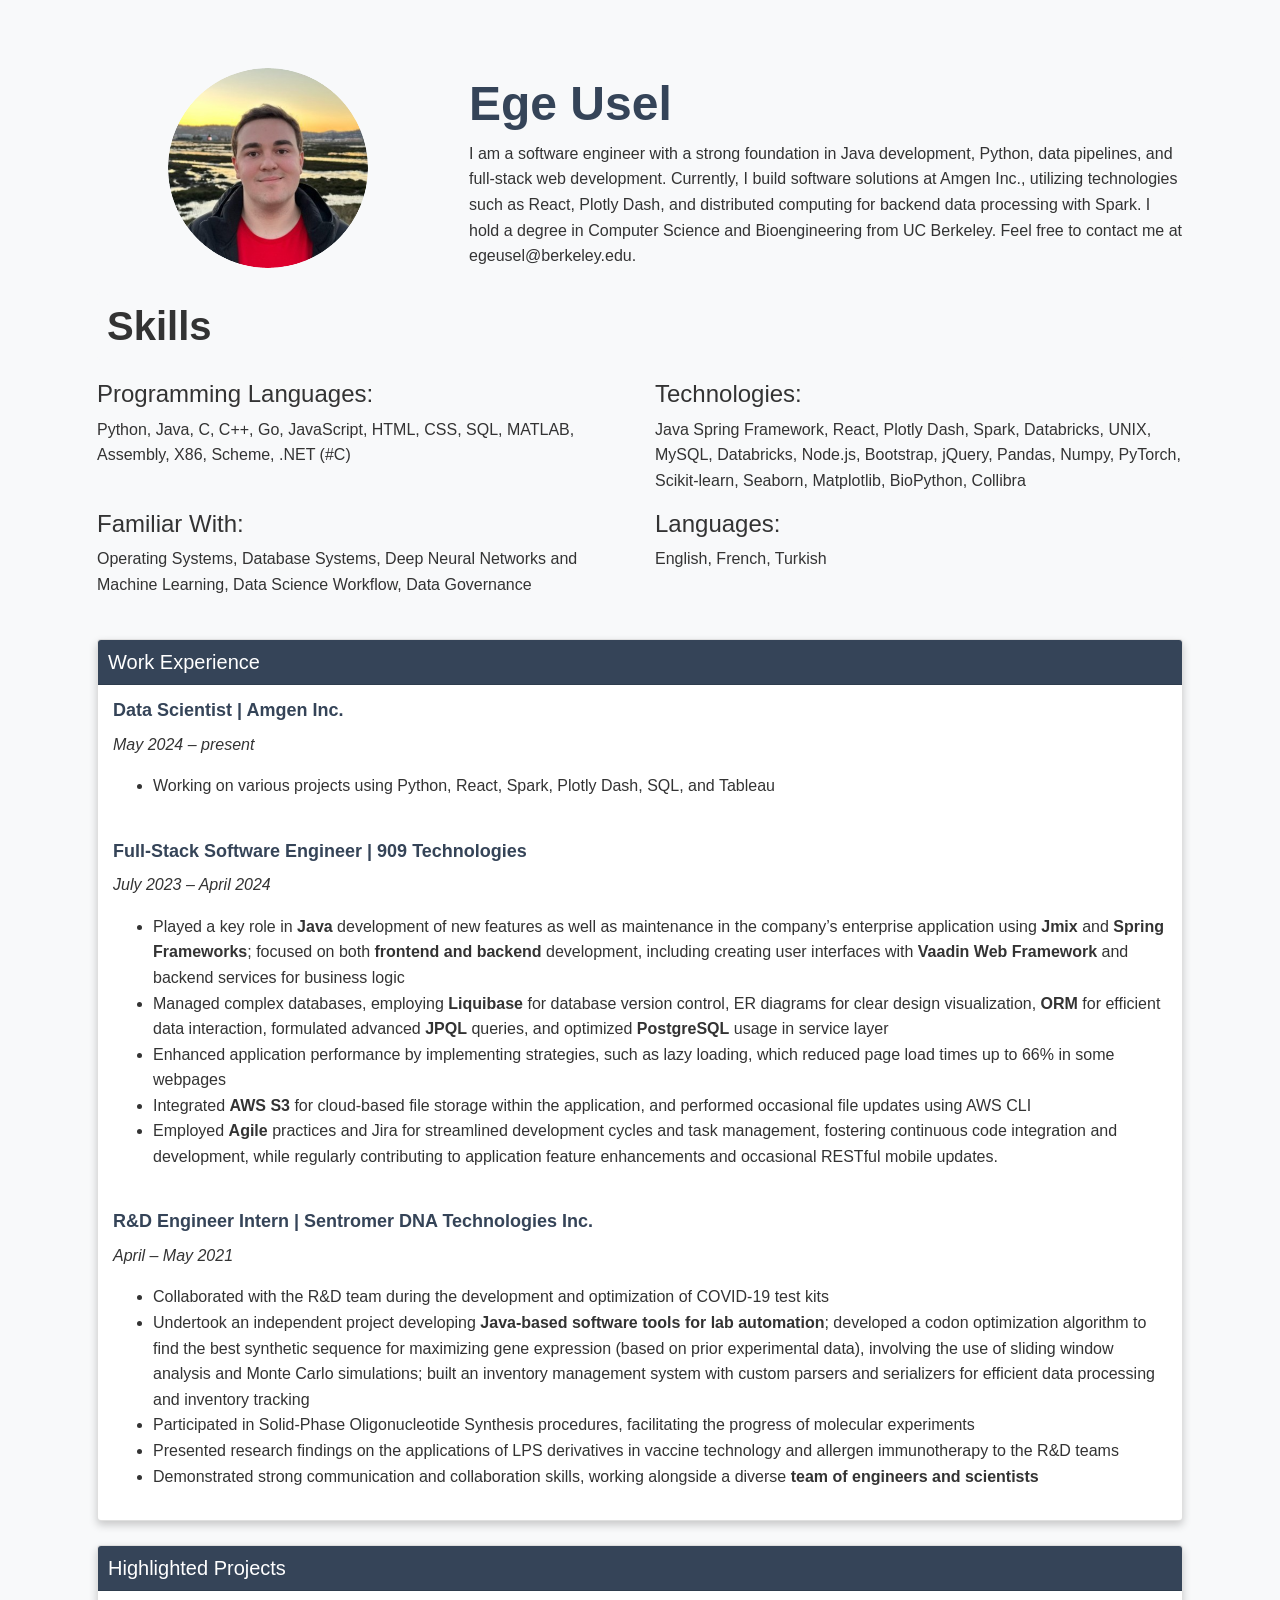
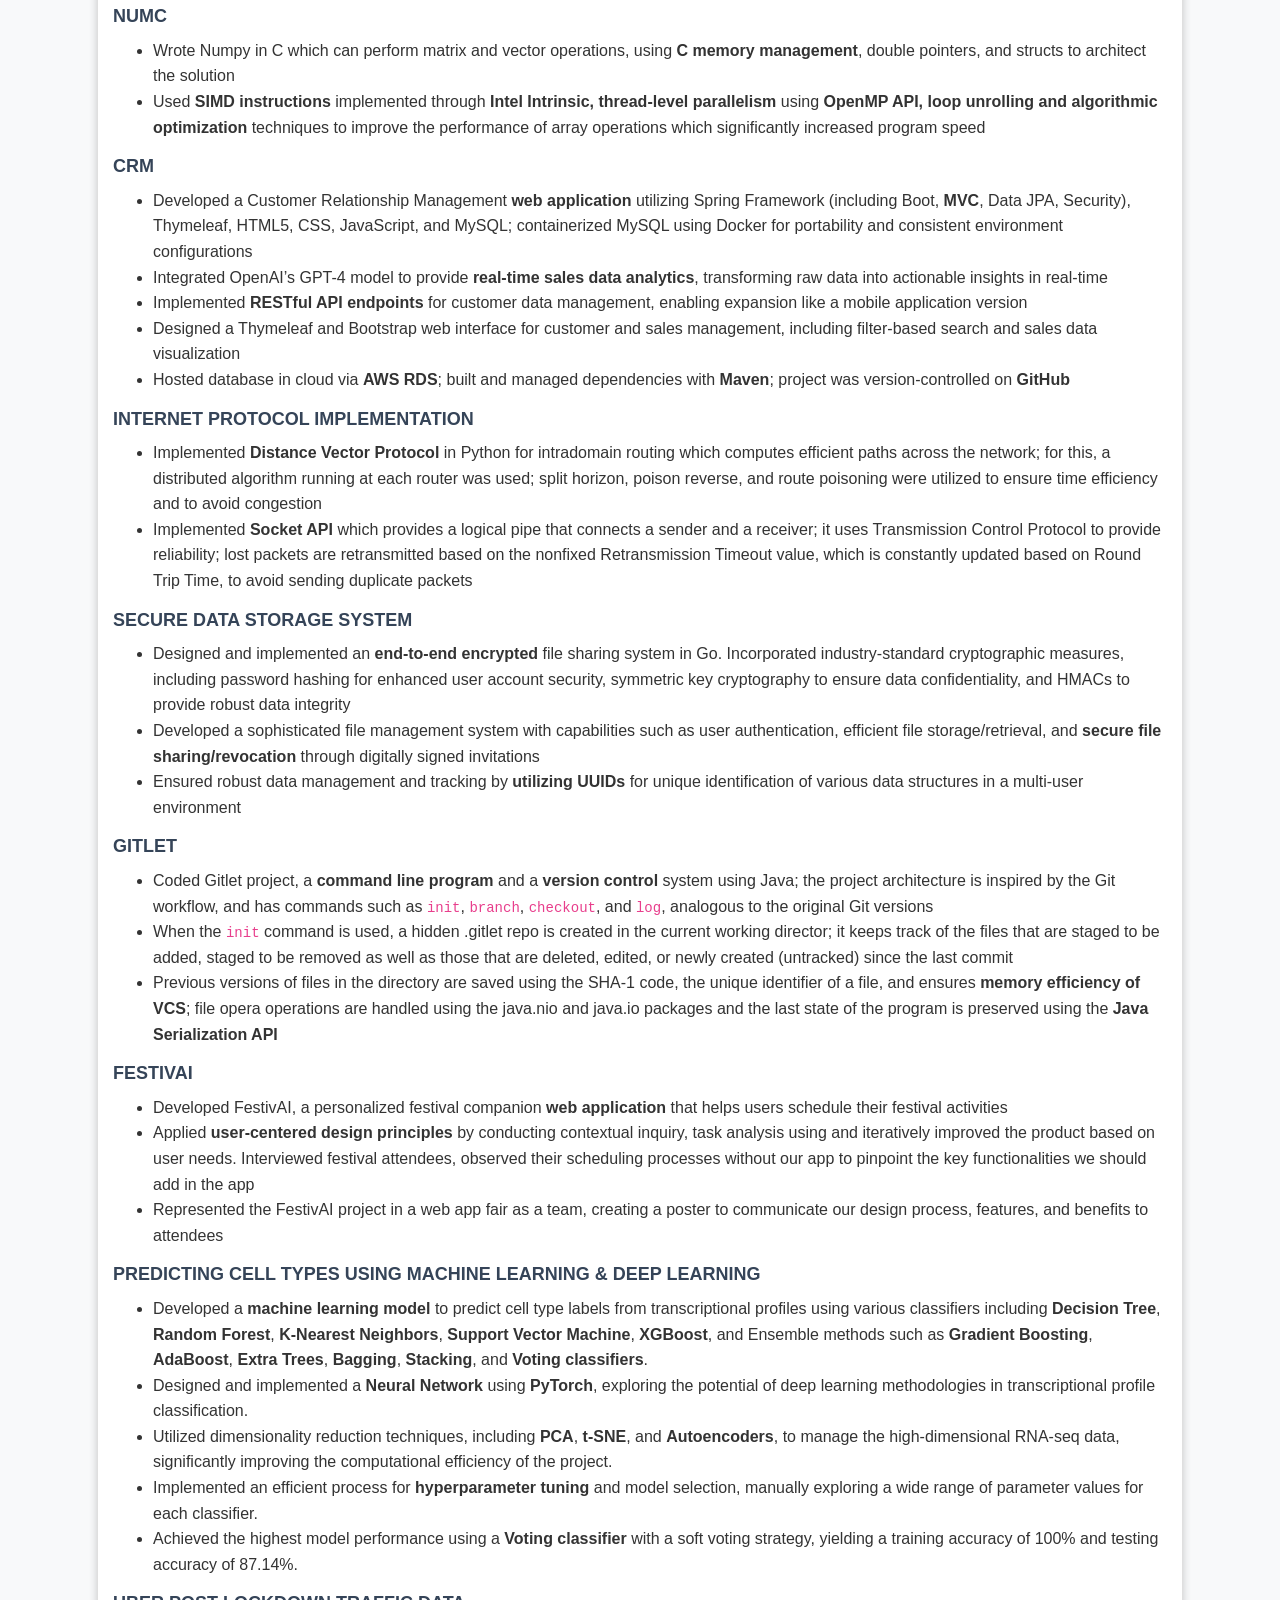
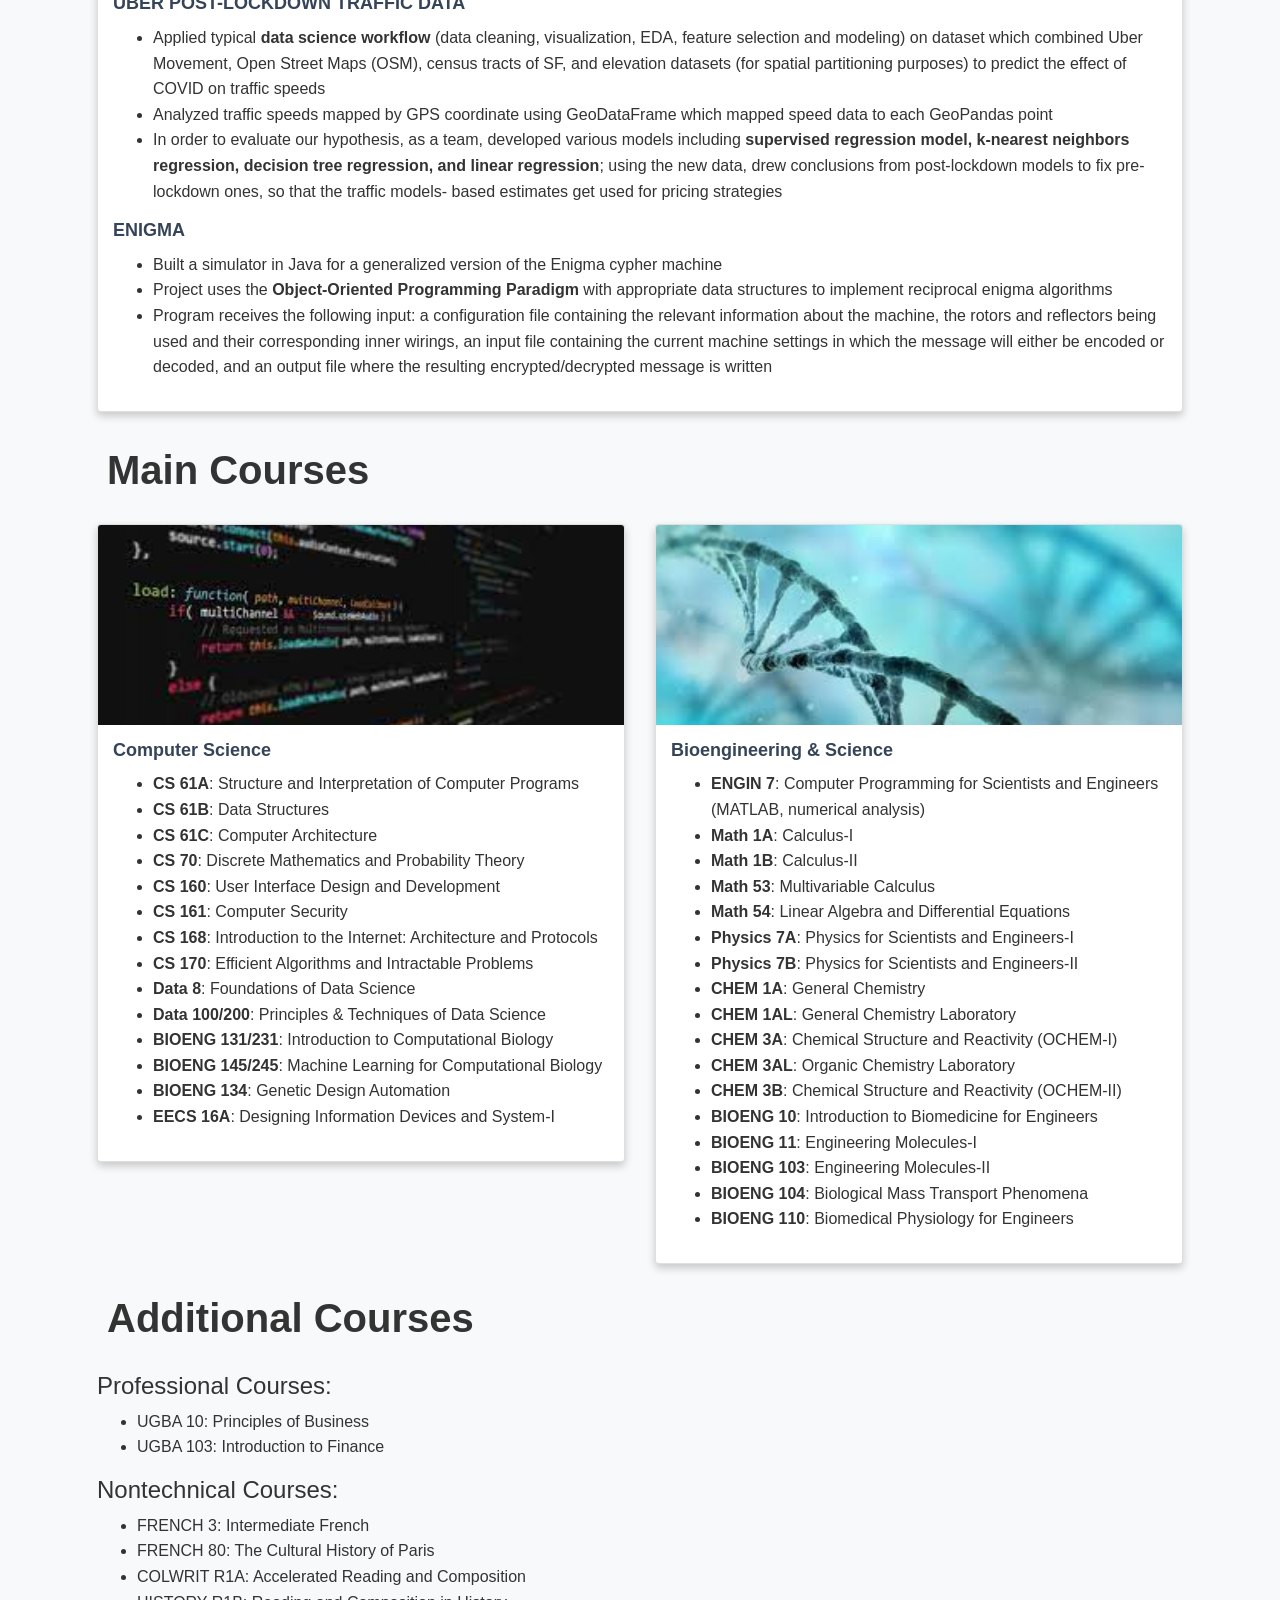
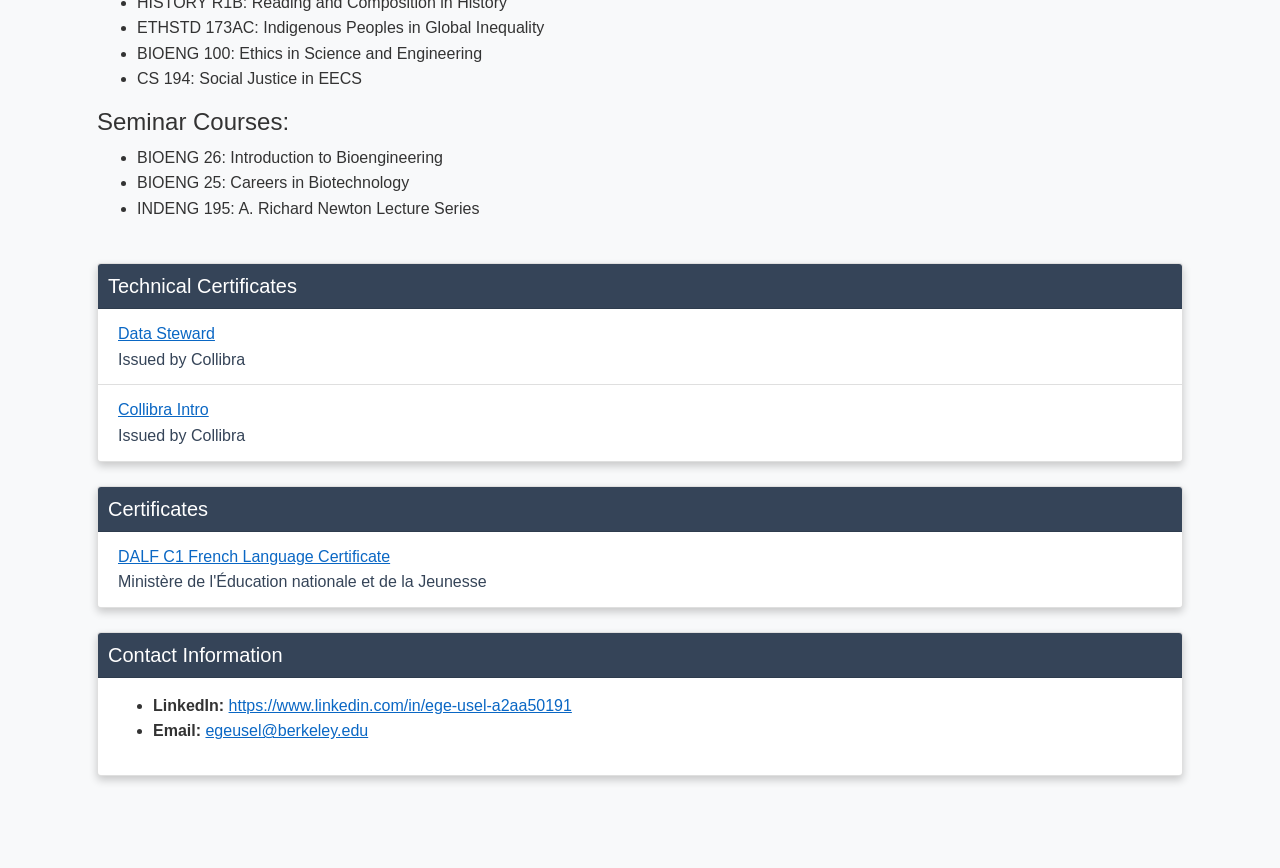
==== commit 25ff70b5: "quick fix" ====
--- a/index.html
+++ b/index.html
@@ -76,7 +76,7 @@
                 </ul>
                 <br>
 
-                <h4 class="card-title">Scientific Software Engineer Intern | Sentromer DNA Technologies Inc.</h4>
+                <h4 class="card-title">R&D Engineer Intern | Sentromer DNA Technologies Inc.</h4>
                 <p><i>April – May 2021</i></p>
                 <ul>
                     <li>Collaborated with the R&D team during the development and optimization of COVID-19 test kits</li>
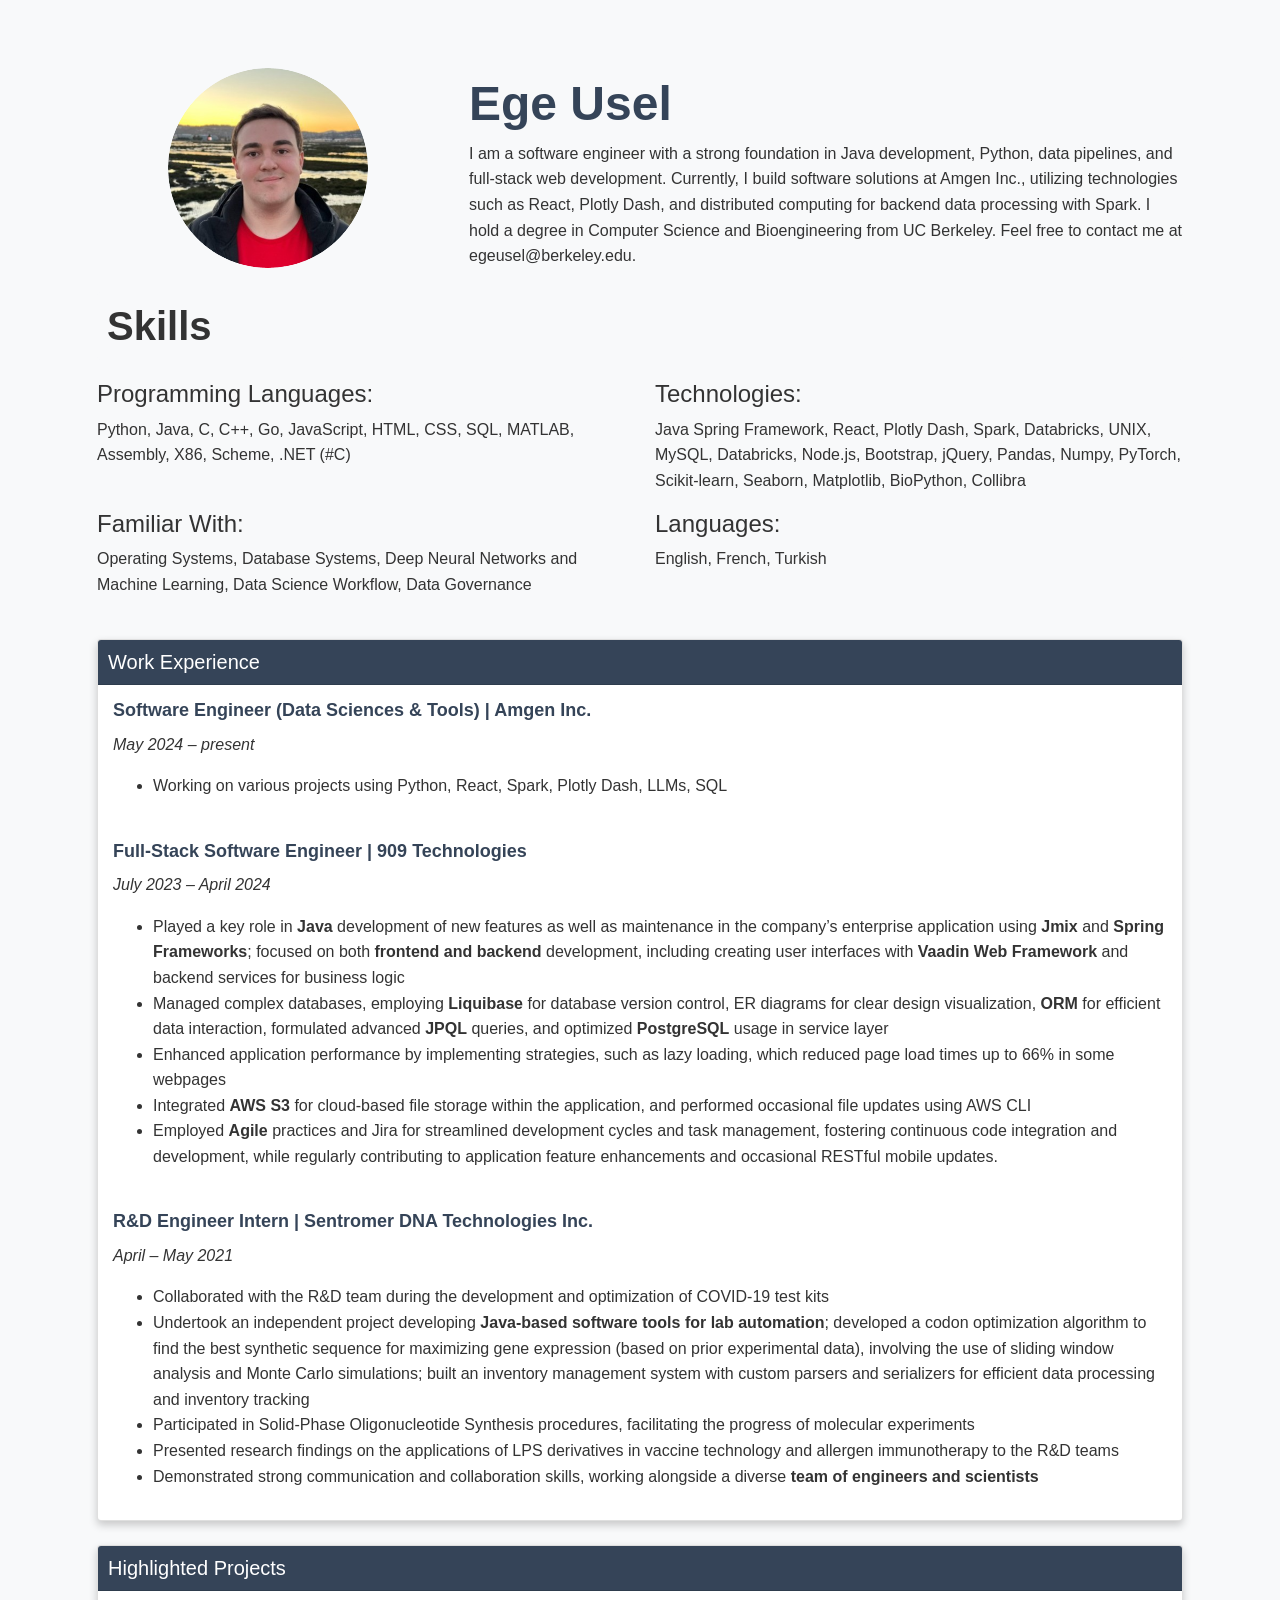
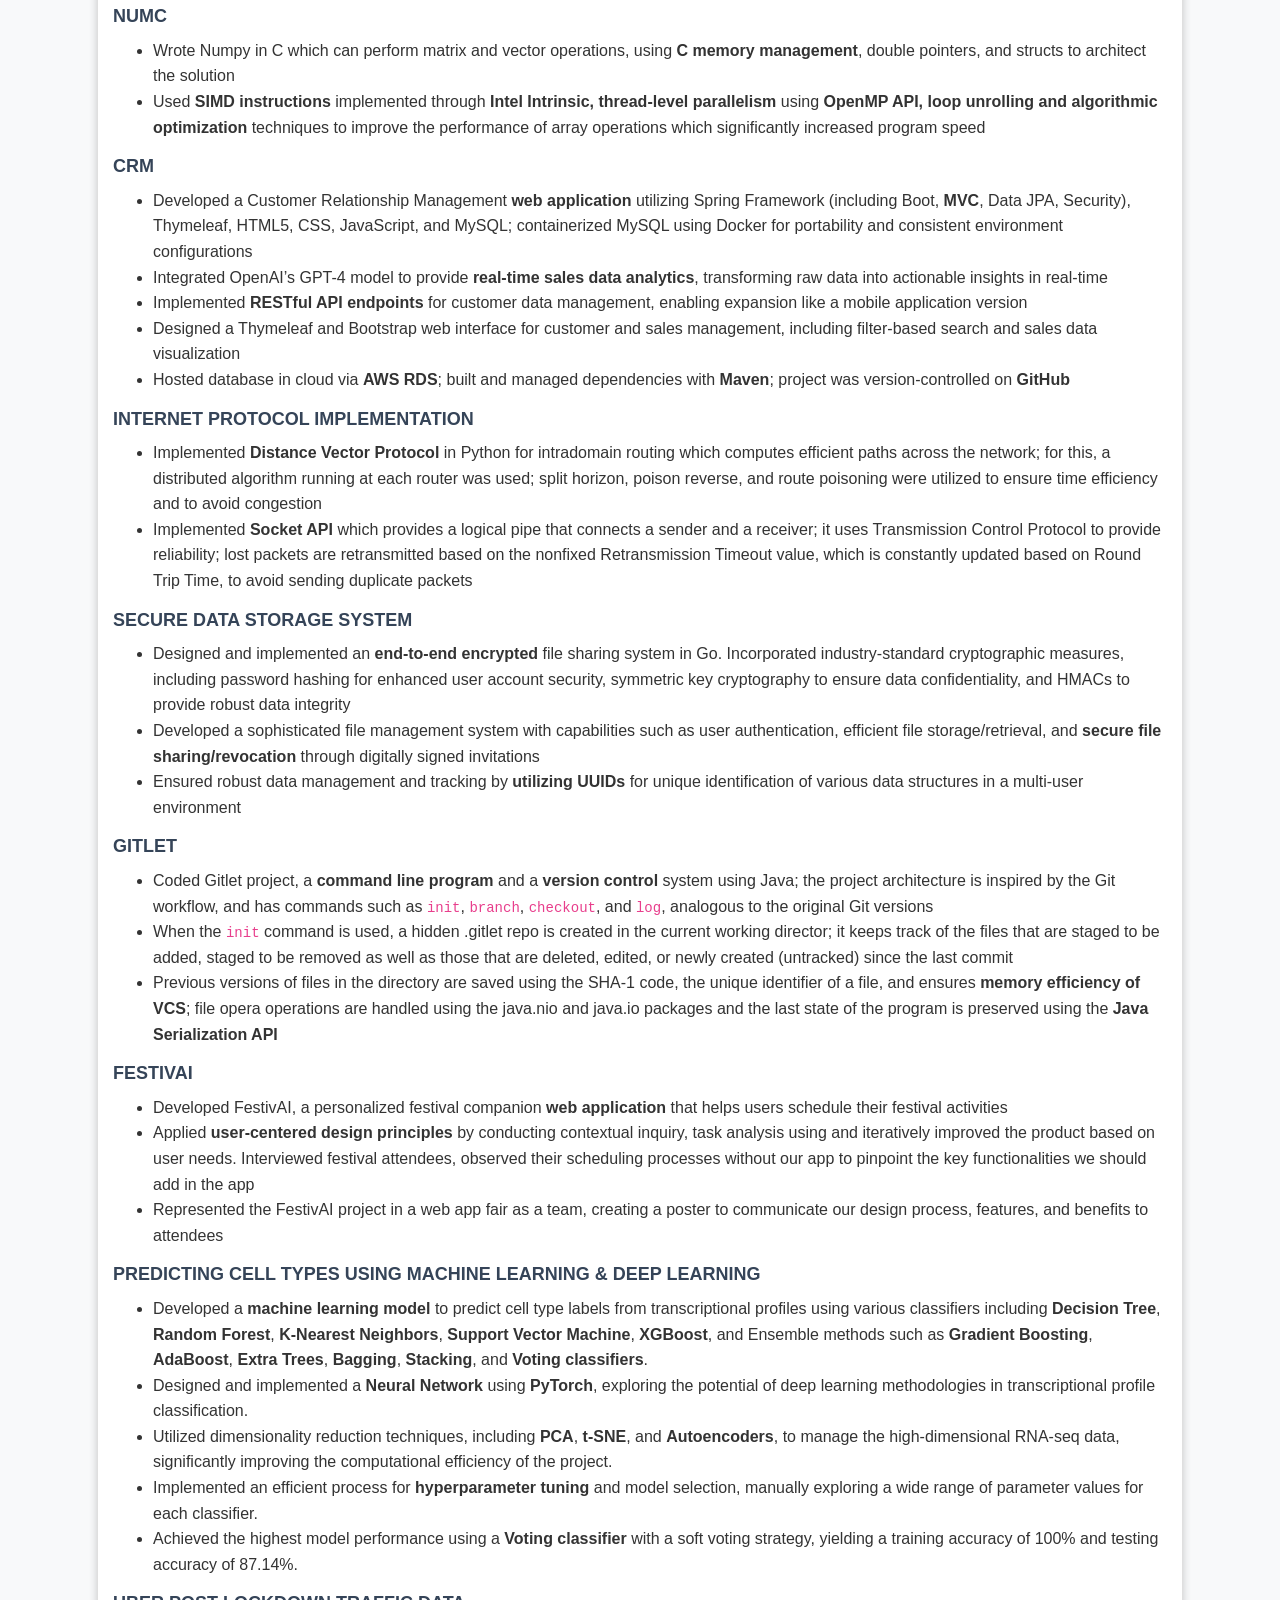
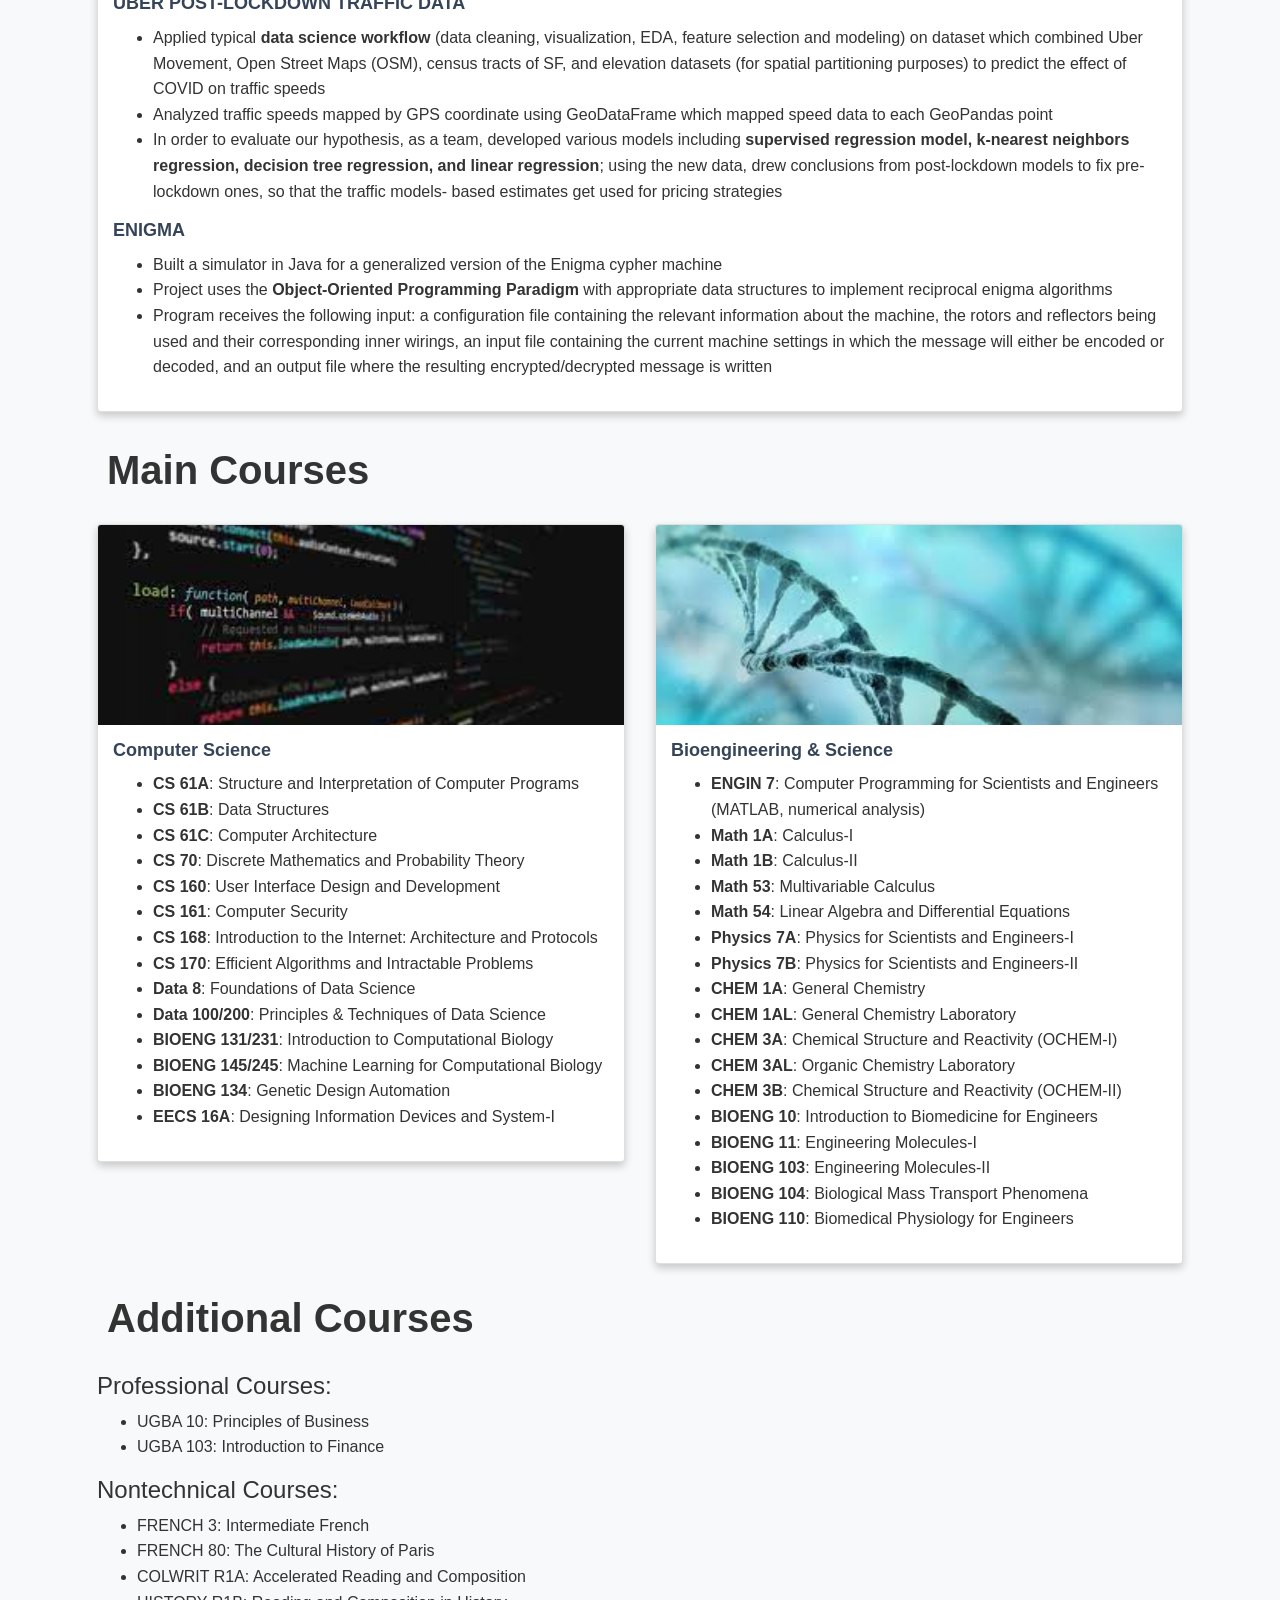
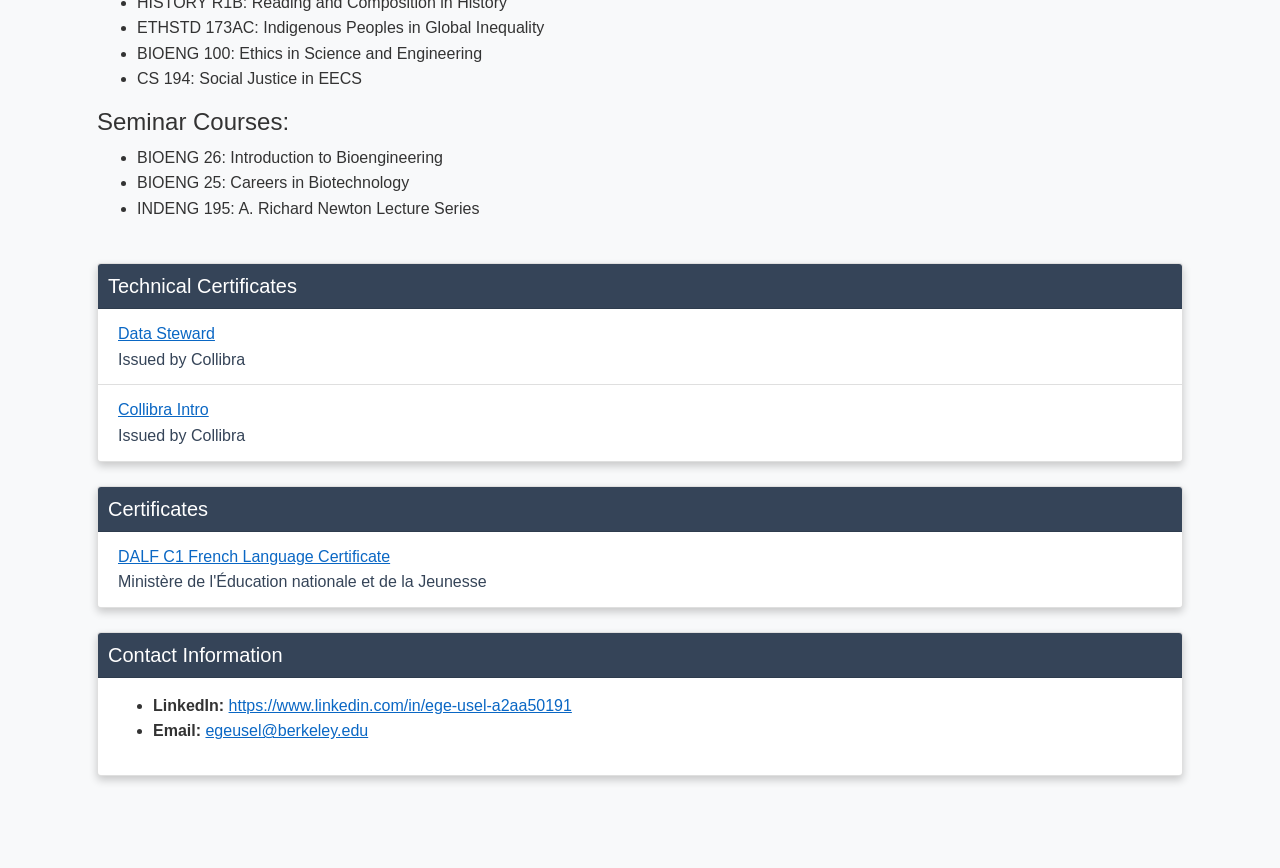
==== commit 293cb888: "amgen update" ====
--- a/index.html
+++ b/index.html
@@ -51,10 +51,10 @@
         <div class="card mb-4">
             <h3 class="card-header">Work Experience</h3>
             <div class="card-body">
-                <h4 class="card-title">Data Scientist | Amgen Inc.</h4>
+                <h4 class="card-title">Software Engineer (Data Sciences & Tools) | Amgen Inc.</h4>
                 <p><i>May 2024 – present</i></p>
                 <ul>
-                    <li> Working on various projects using Python, React, Spark, Plotly Dash, SQL, and Tableau</li>
+                    <li> Working on various projects using Python, React, Spark, Plotly Dash, LLMs, SQL</li>
                 </ul>
                 <br>
 
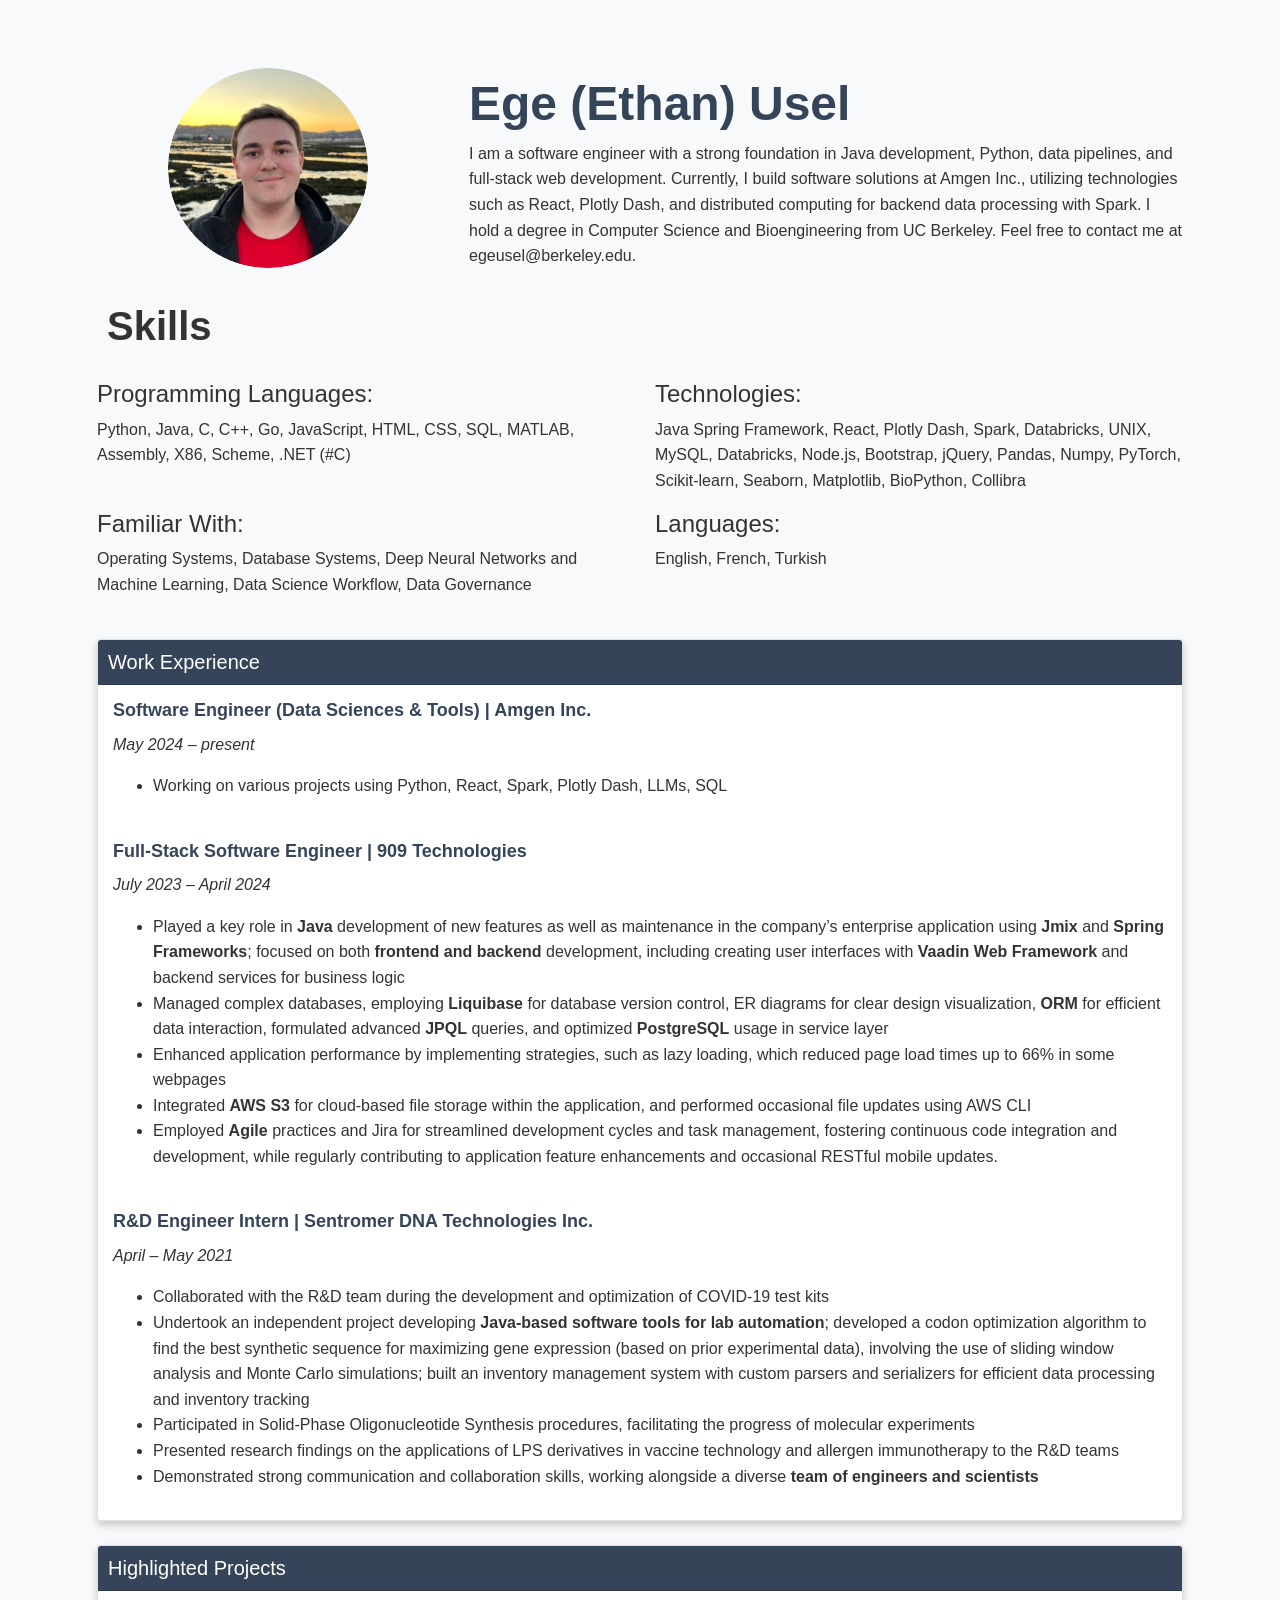
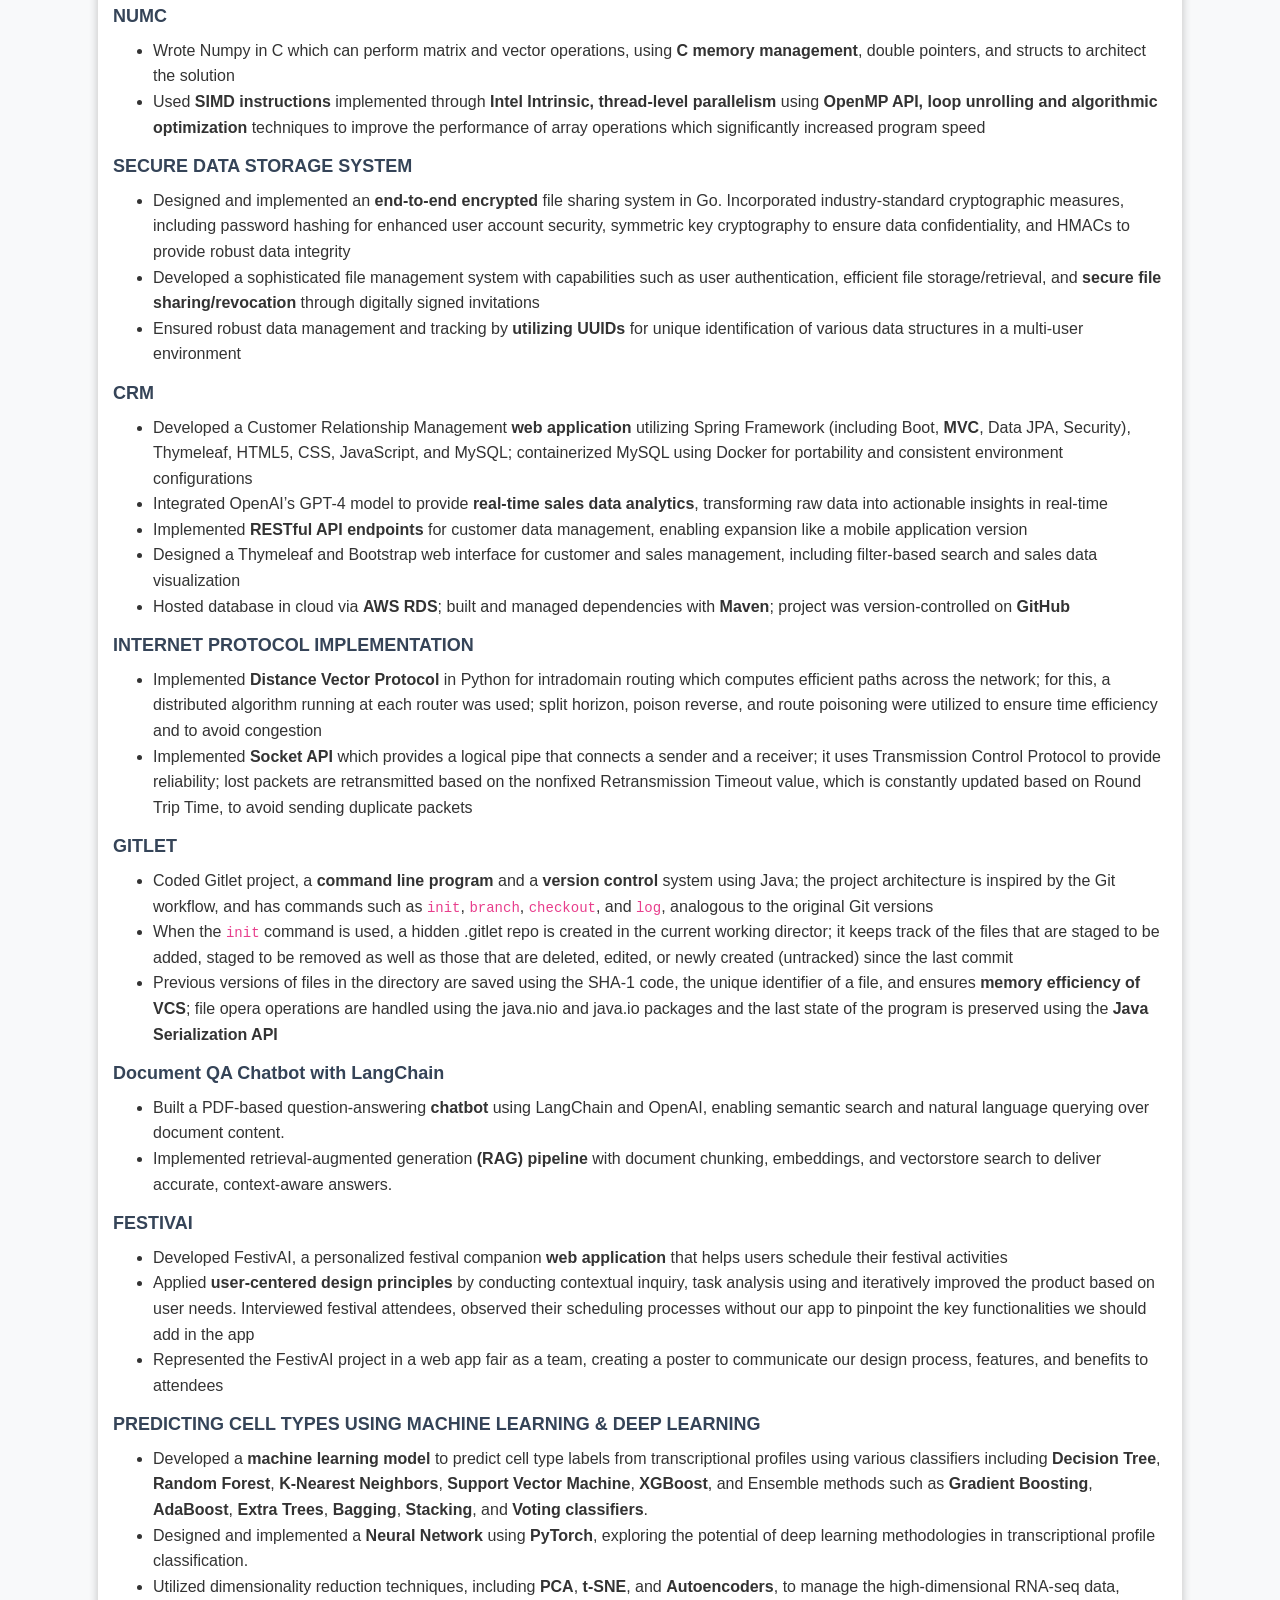
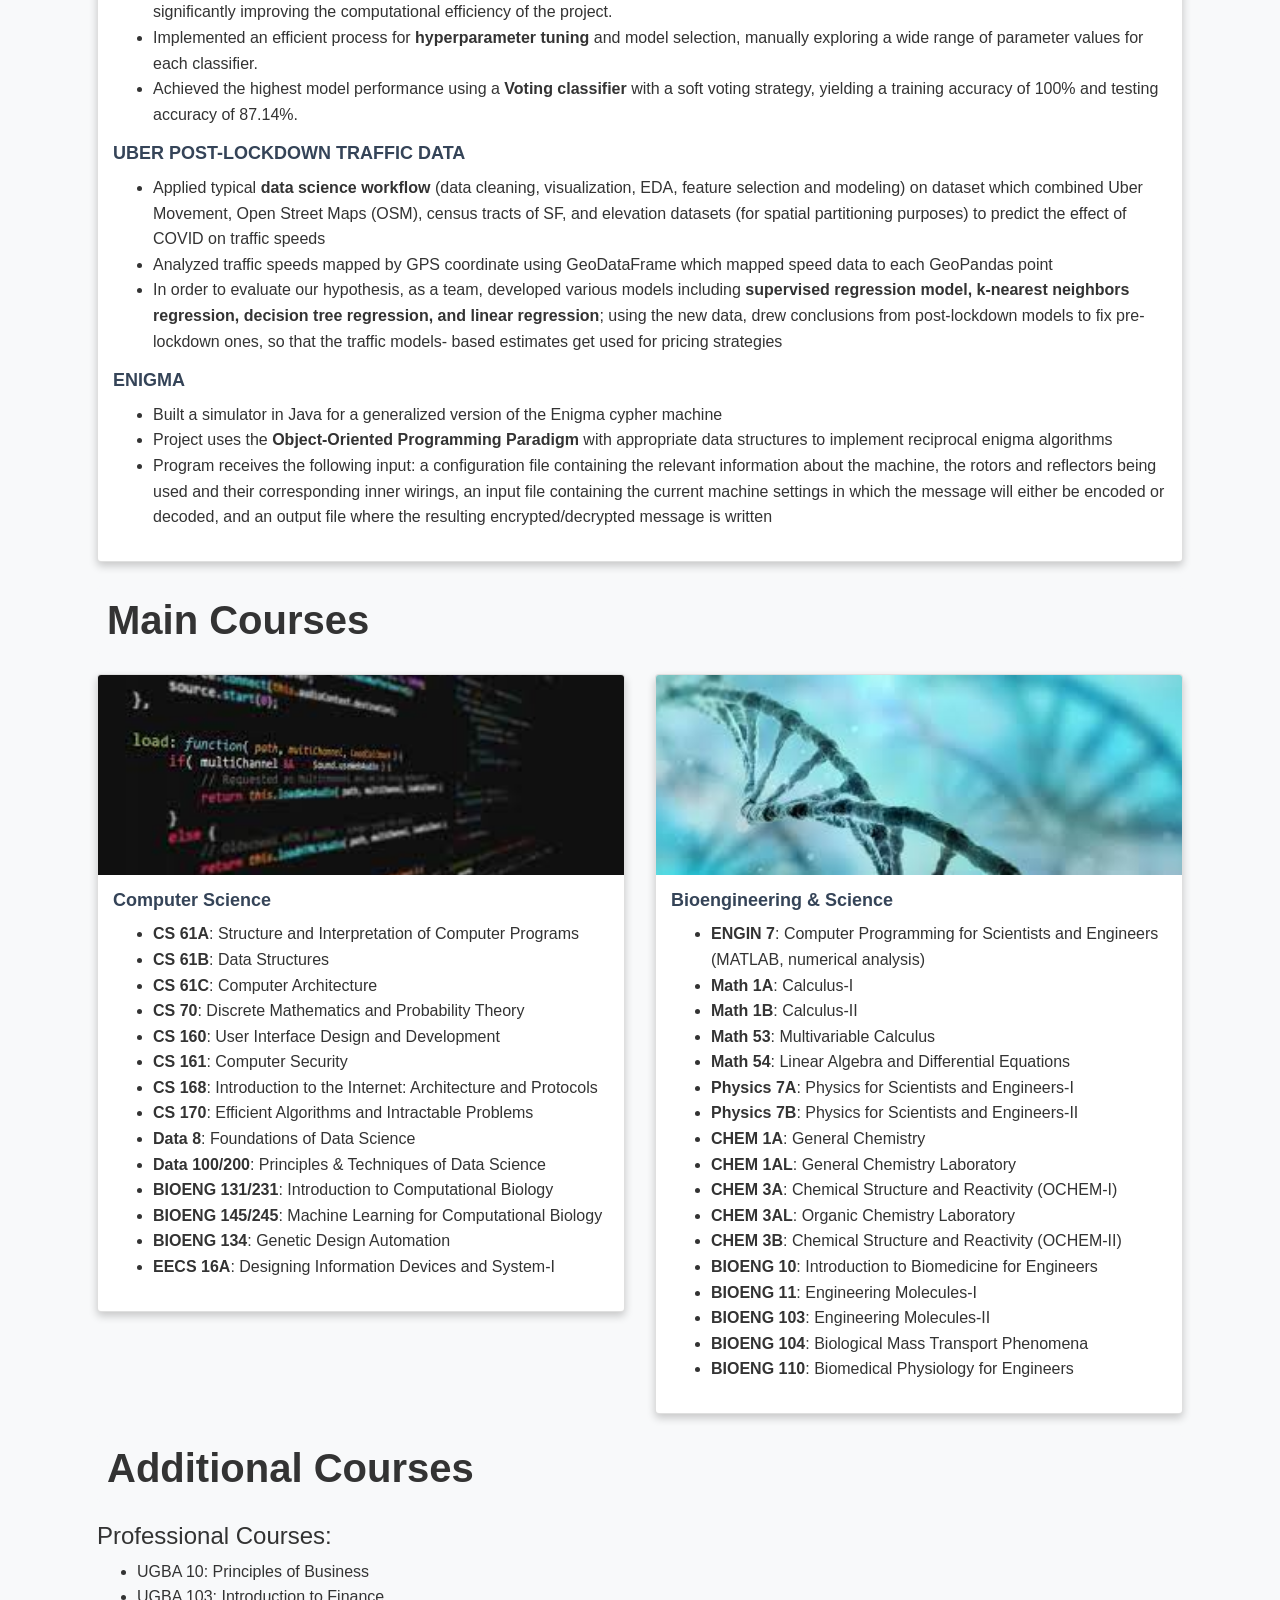
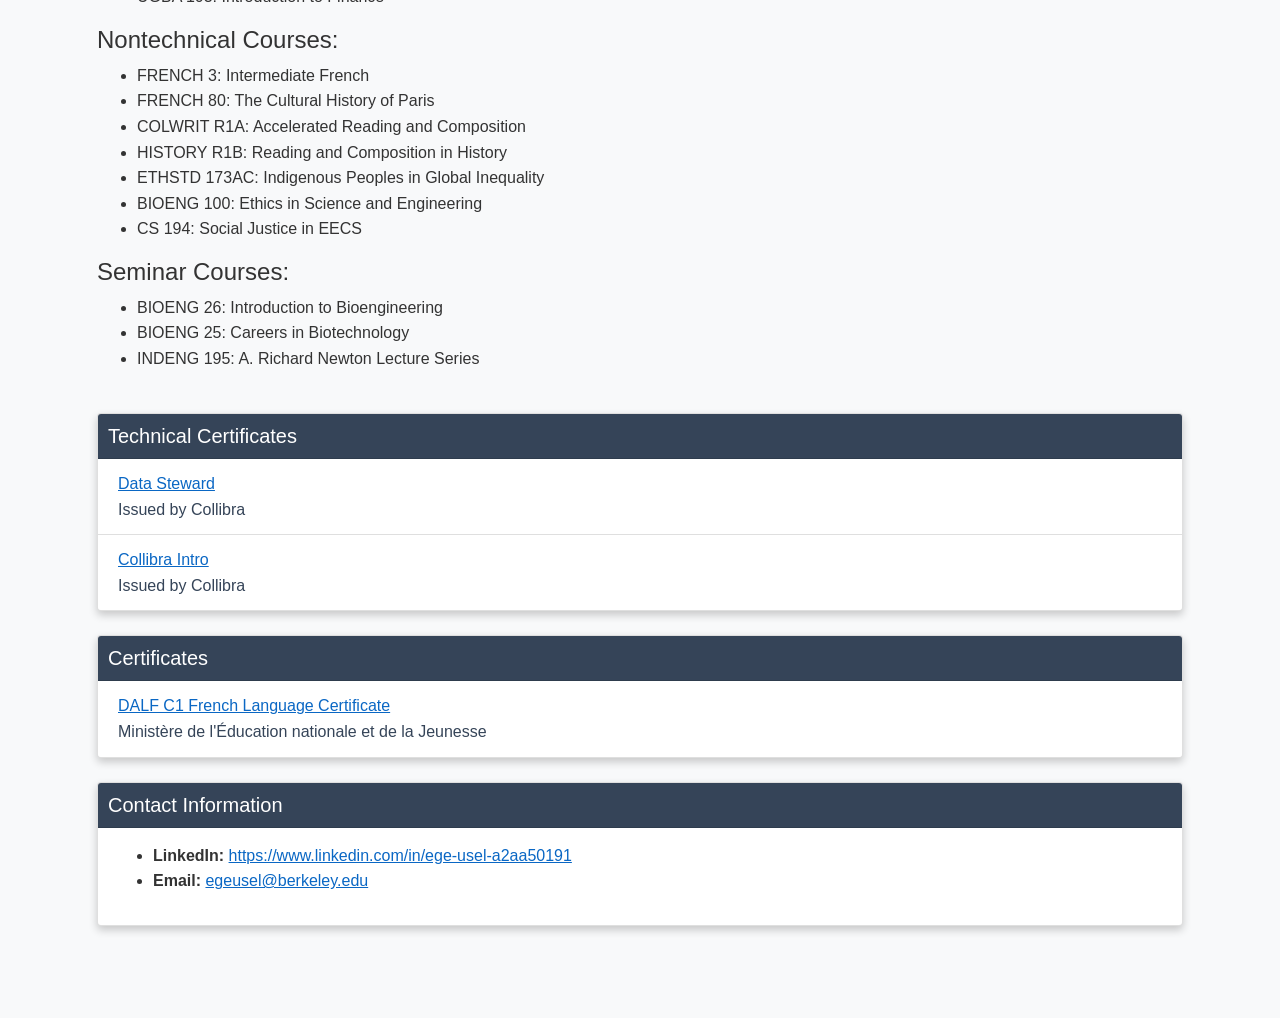
==== commit 376e7c41: "heder edit" ====
--- a/index.html
+++ b/index.html
@@ -15,7 +15,7 @@
             </div>
             <div class="col-lg-8">
                 <section id="hero">
-                    <h1 class="hero-title">Ege Usel</h1>
+                    <h1 class="hero-title">Ege (Ethan) Usel</h1>
                     <!-- <p class="hero-subtitle">Computer Science and Bioengineering double major at UC Berkeley</p> -->
                     <p>
                         I am a software engineer with a strong foundation in Java development, Python, data pipelines, and full-stack web development. Currently, I build software solutions at Amgen Inc.,
@@ -106,6 +106,15 @@
                         techniques to improve the performance of array operations which significantly increased program speed</li>
                 </ul>
 
+                <h4 class="card-title">SECURE DATA STORAGE SYSTEM</h4>
+                <ul>
+                    <li>Designed and implemented an <b>end-to-end encrypted</b> file sharing system in Go. Incorporated industry-standard cryptographic measures, including password hashing for 
+                        enhanced user account security, symmetric key cryptography to ensure data confidentiality, and HMACs to provide robust data integrity</li>
+                    <li>Developed a sophisticated file management system with capabilities such as user authentication, efficient file storage/retrieval, and <b>secure file sharing/revocation</b>
+                         through digitally signed invitations</li>
+                    <li>Ensured robust data management and tracking by <b>utilizing UUIDs</b> for unique identification of various data structures in a multi-user environment</li>
+                </ul>
+
                 <h4 class="card-title">CRM</h4>
                 <ul>
                     <li>Developed a Customer Relationship Management <b>web application</b> utilizing Spring Framework (including Boot, <b>MVC</b>, Data JPA, Security), Thymeleaf, HTML5, CSS, JavaScript, and MySQL; containerized MySQL using Docker for portability and consistent environment configurations</li>
@@ -122,16 +131,6 @@
                     <li>Implemented <b>Socket API</b> which provides a logical pipe that connects a sender and a receiver; it uses Transmission Control Protocol to provide reliability; lost packets 
                         are retransmitted based on the nonfixed Retransmission Timeout value, which is constantly updated based on Round Trip Time, to avoid sending duplicate packets</li>
                 </ul>
-
-                <h4 class="card-title">SECURE DATA STORAGE SYSTEM</h4>
-                <ul>
-                    <li>Designed and implemented an <b>end-to-end encrypted</b> file sharing system in Go. Incorporated industry-standard cryptographic measures, including password hashing for 
-                        enhanced user account security, symmetric key cryptography to ensure data confidentiality, and HMACs to provide robust data integrity</li>
-                    <li>Developed a sophisticated file management system with capabilities such as user authentication, efficient file storage/retrieval, and <b>secure file sharing/revocation</b>
-                         through digitally signed invitations</li>
-                    <li>Ensured robust data management and tracking by <b>utilizing UUIDs</b> for unique identification of various data structures in a multi-user environment</li>
-                </ul>
-
 
                 <h4 class="card-title">GITLET</h4>
                 <ul>
@@ -143,6 +142,16 @@
                         operations are handled using the java.nio and java.io packages and the last state of the program is preserved using the <b>Java Serialization API</b>
                         </li>
                 </ul>
+
+                <h4 class="card-title">Document QA Chatbot with LangChain</h4>
+                <ul>
+                    <li>Built a PDF-based question-answering <b>chatbot</b> using LangChain and OpenAI, enabling semantic search and natural language querying
+                        over document content.</li>
+                    <li>Implemented retrieval-augmented generation <b>(RAG) pipeline</b> with document chunking, embeddings, and vectorstore search to deliver
+                        accurate, context-aware answers.</li>
+                </ul>
+
+
 
                 <h4 class="card-title">FESTIVAI</h4>
                 <ul>
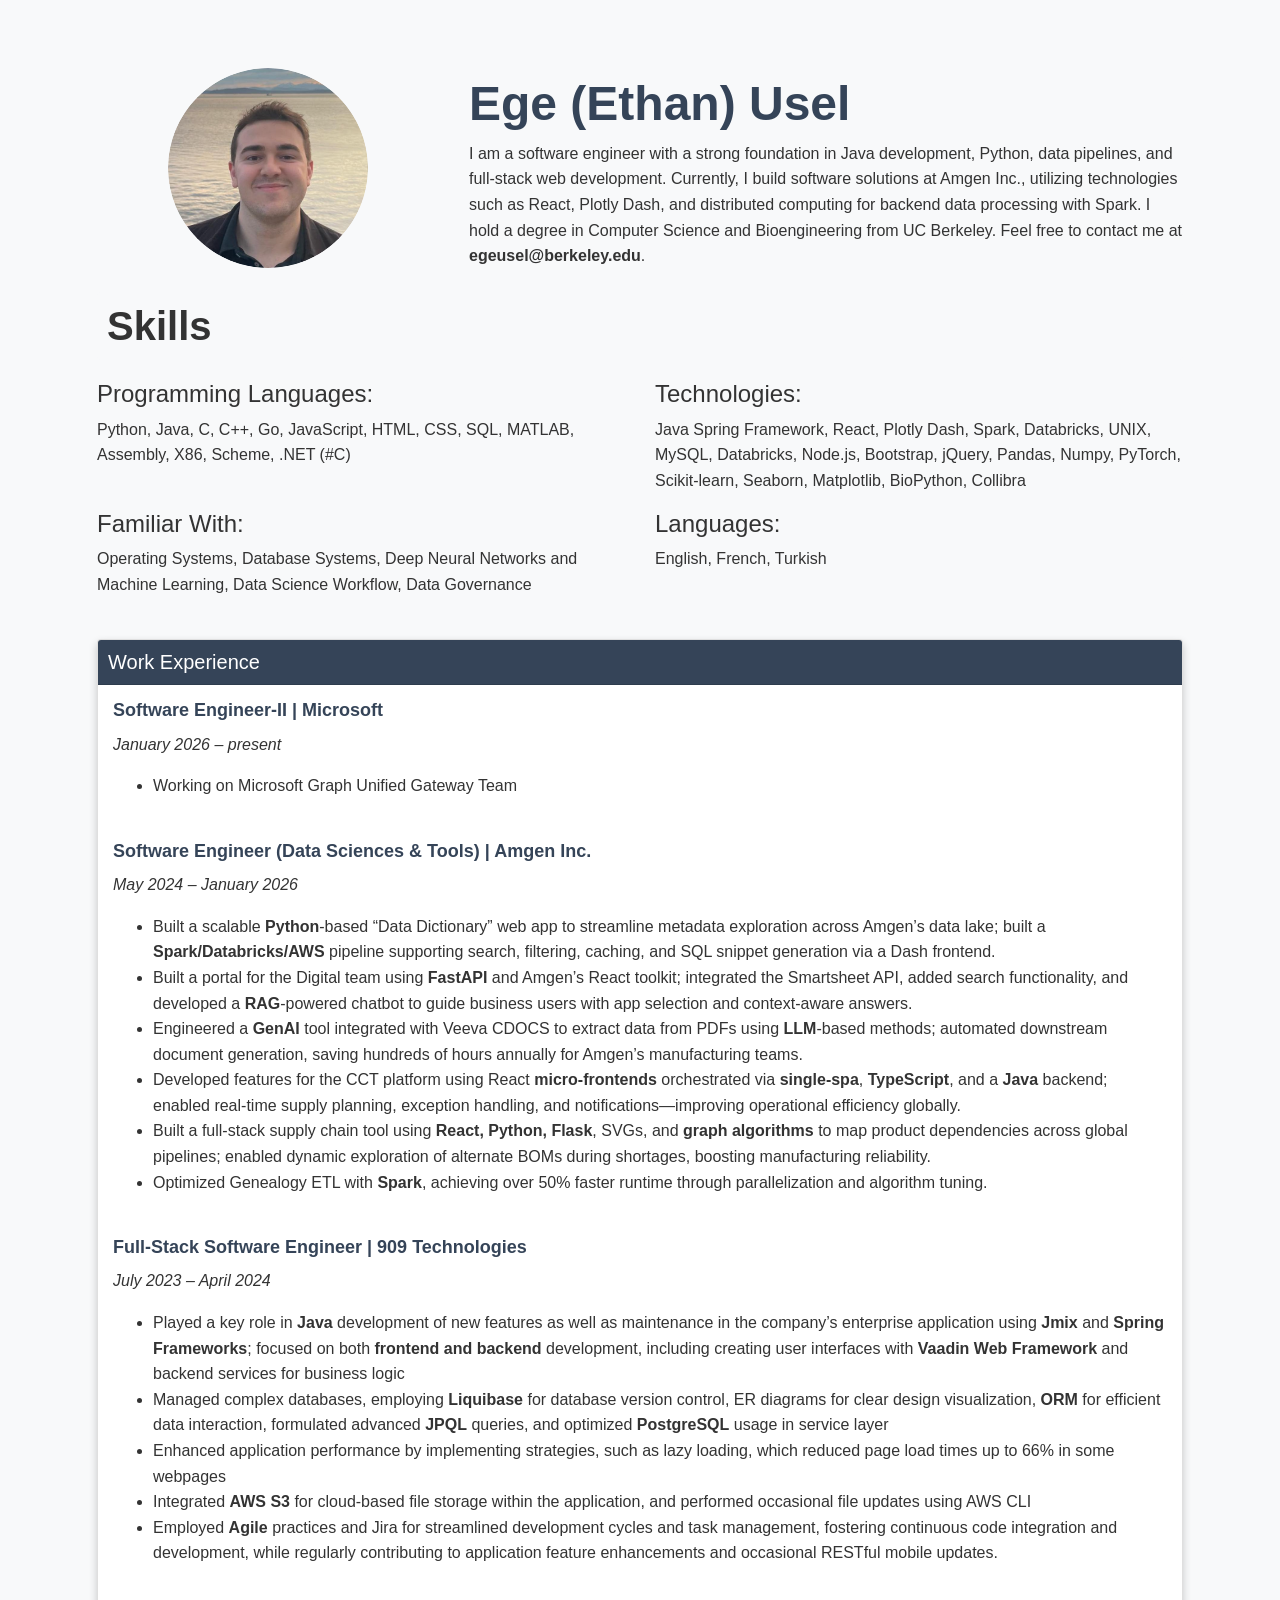
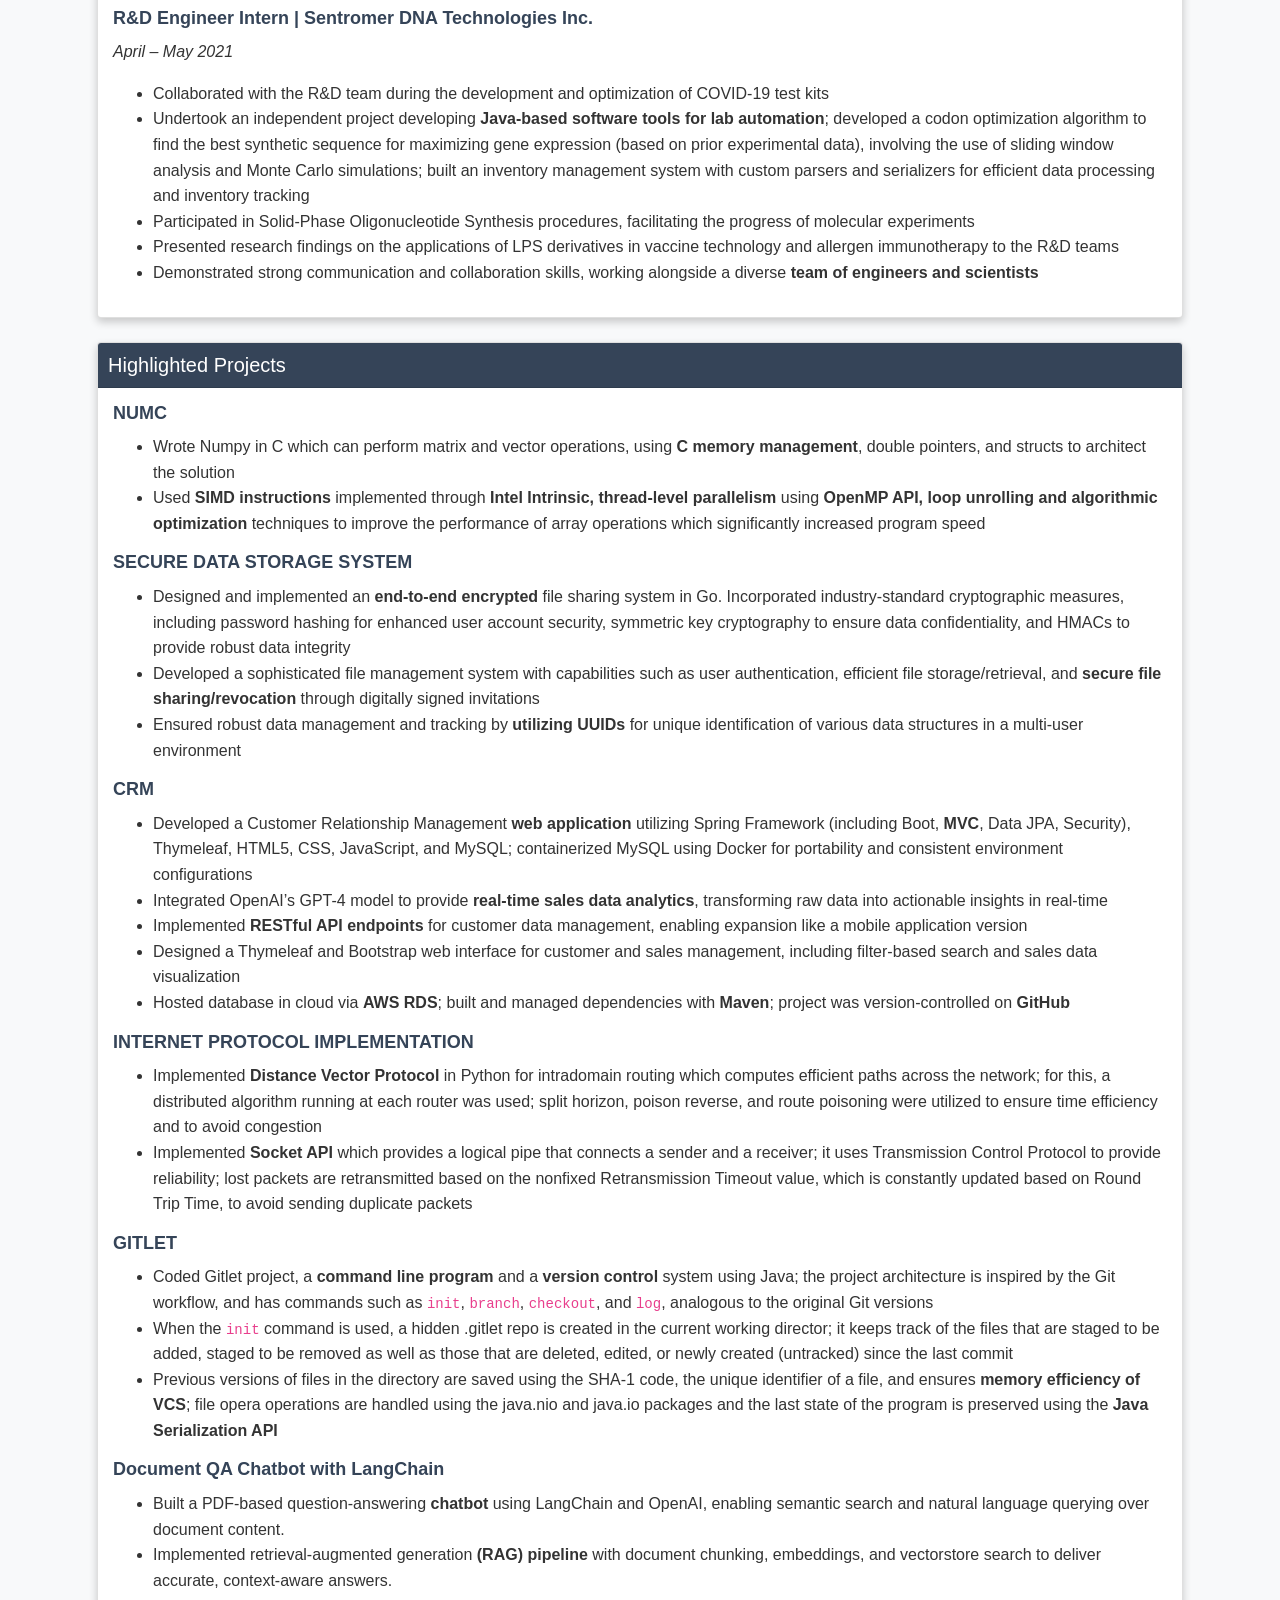
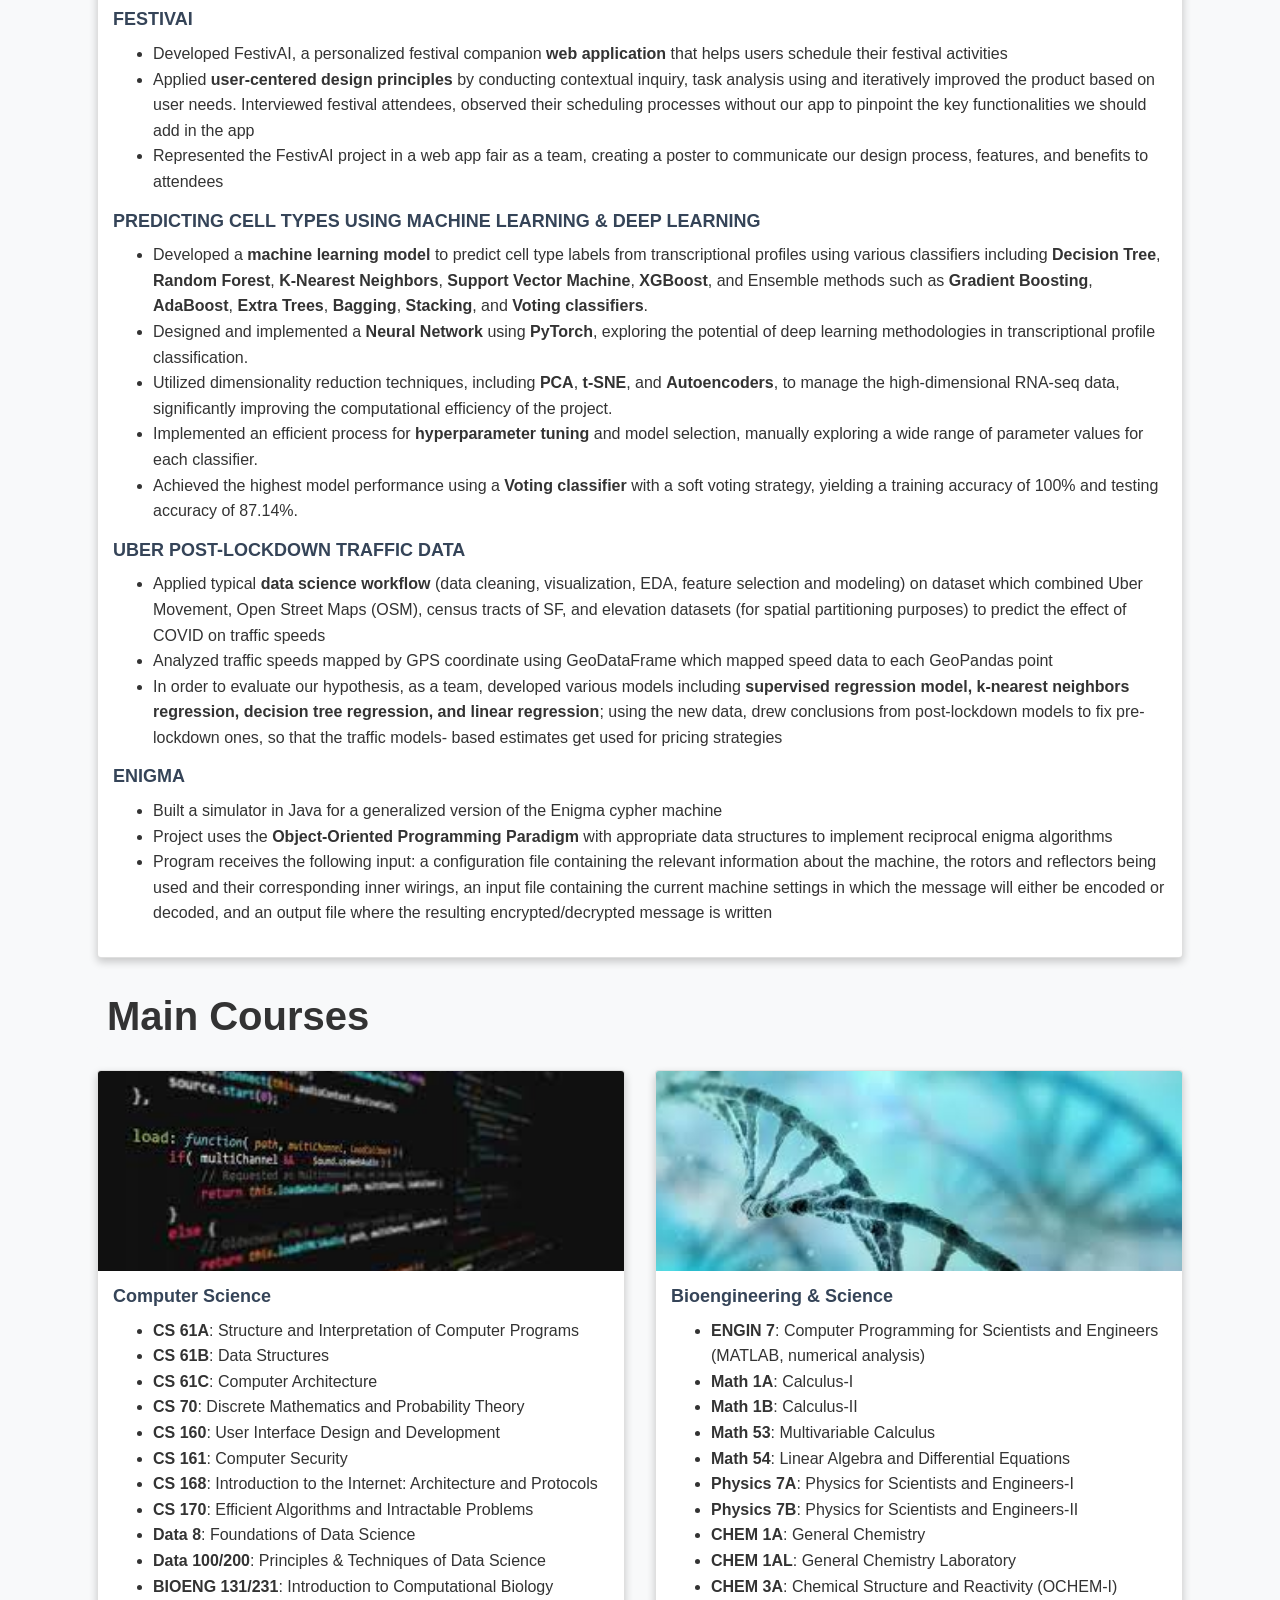
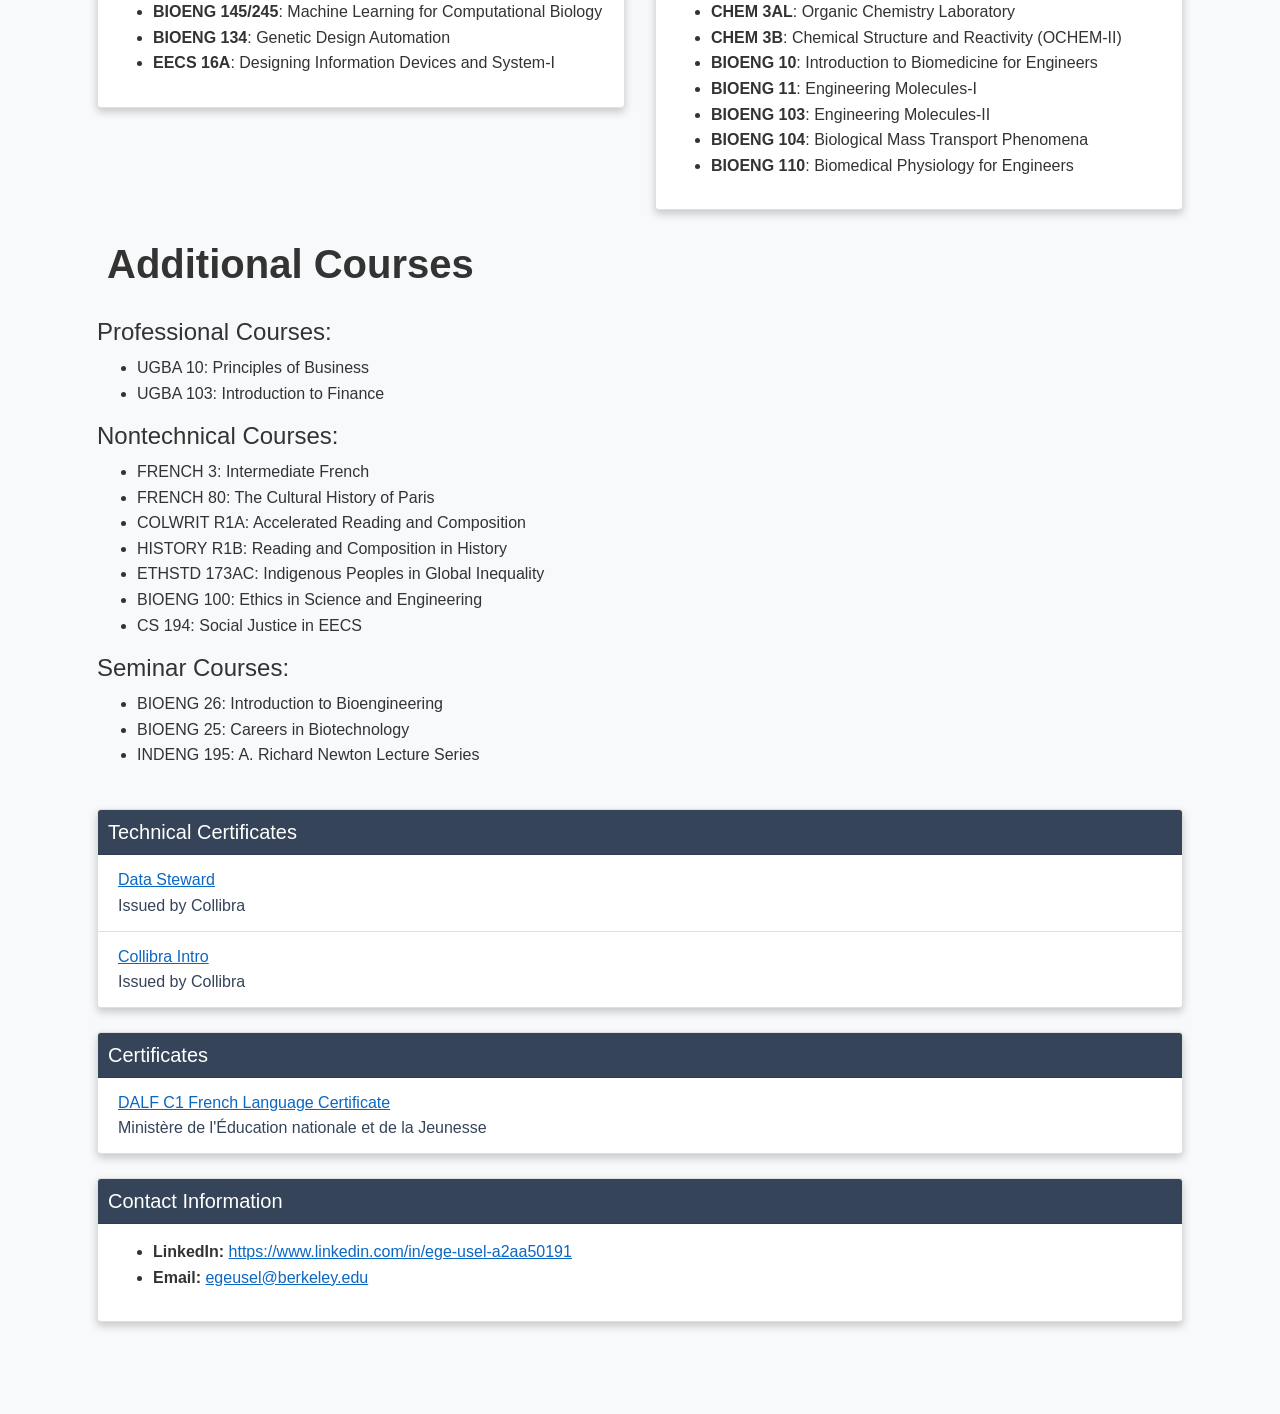
==== commit c1b7d905: "added msft to personal website" ====
--- a/index.html
+++ b/index.html
@@ -20,7 +20,7 @@
                     <p>
                         I am a software engineer with a strong foundation in Java development, Python, data pipelines, and full-stack web development. Currently, I build software solutions at Amgen Inc.,
                         utilizing technologies such as React, Plotly Dash, and distributed computing for backend data processing with Spark. I hold a degree in Computer Science and Bioengineering from UC Berkeley.
-                        Feel free to contact me at egeusel@berkeley.edu.
+                        Feel free to contact me at <b>egeusel@berkeley.edu</b>.
                     </p>
                 </section>
             </div>
@@ -51,10 +51,23 @@
         <div class="card mb-4">
             <h3 class="card-header">Work Experience</h3>
             <div class="card-body">
+                
+                <h4 class="card-title">Software Engineer-II | Microsoft</h4>
+                <p><i>January 2026 – present</i></p>
+                <ul>
+                    <li> Working on Microsoft Graph Unified Gateway Team</li>
+                </ul>
+                <br>
+                
                 <h4 class="card-title">Software Engineer (Data Sciences & Tools) | Amgen Inc.</h4>
-                <p><i>May 2024 – present</i></p>
-                <ul>
-                    <li> Working on various projects using Python, React, Spark, Plotly Dash, LLMs, SQL</li>
+                <p><i>May 2024 – January 2026</i></p>
+                <ul>
+                    <li>Built a scalable <b>Python</b>-based “Data Dictionary” web app to streamline metadata exploration across Amgen’s data lake; built a <b>Spark/Databricks/AWS</b> pipeline supporting search, filtering, caching, and SQL snippet generation via a Dash frontend.</li>
+                    <li>Built a portal for the Digital team using <b>FastAPI</b> and Amgen’s React toolkit; integrated the Smartsheet API, added search functionality, and developed a <b>RAG</b>-powered chatbot to guide business users with app selection and context-aware answers.</li>
+                    <li>Engineered a <b>GenAI</b> tool integrated with Veeva CDOCS to extract data from PDFs using <b>LLM</b>-based methods; automated downstream document generation, saving hundreds of hours annually for Amgen’s manufacturing teams.</li>
+                    <li>Developed features for the CCT platform using React <b>micro-frontends</b> orchestrated via <b>single-spa</b>, <b>TypeScript</b>, and a <b>Java</b> backend; enabled real-time supply planning, exception handling, and notifications—improving operational efficiency globally.</li>
+                    <li>Built a full-stack supply chain tool using <b>React, Python, Flask</b>, SVGs, and <b>graph algorithms</b> to map product dependencies across global pipelines; enabled dynamic exploration of alternate BOMs during shortages, boosting manufacturing reliability.</li>
+                    <li>Optimized Genealogy ETL with <b>Spark</b>, achieving over 50% faster runtime through parallelization and algorithm tuning.</li>
                 </ul>
                 <br>
 
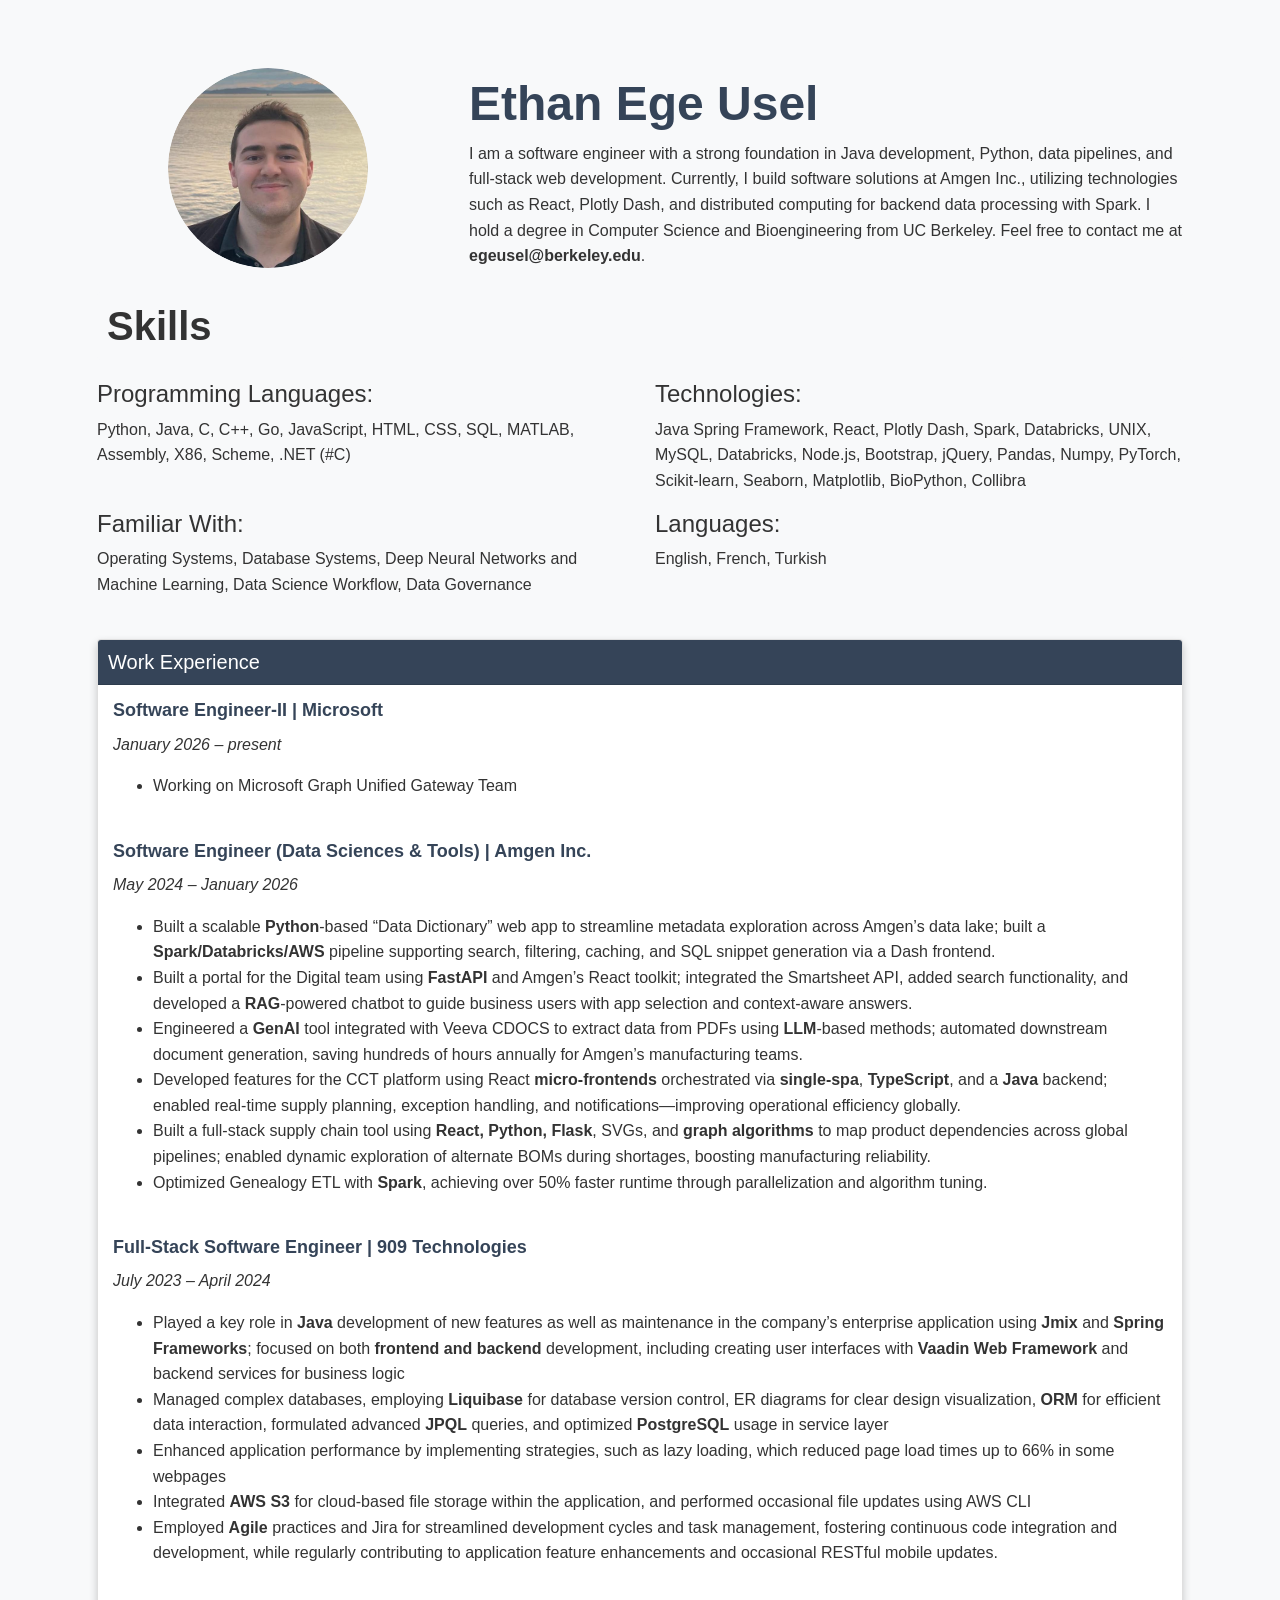
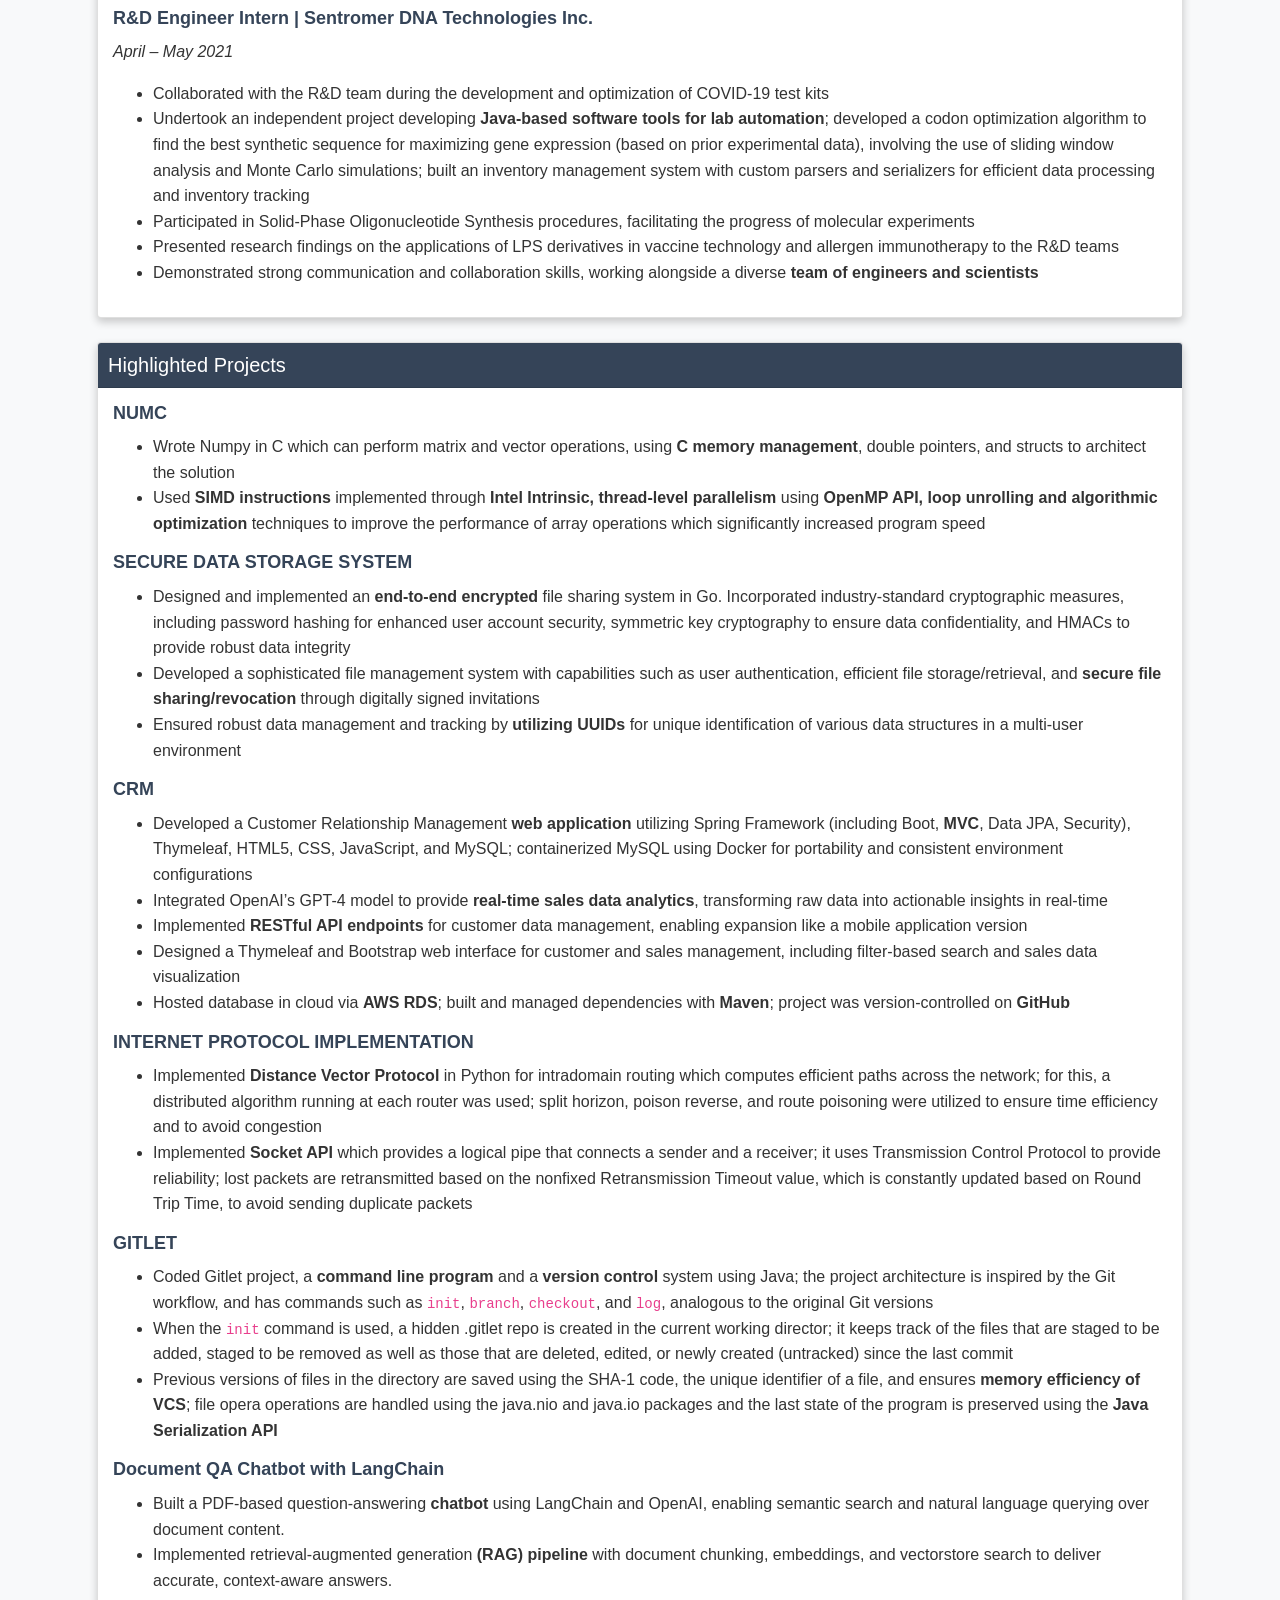
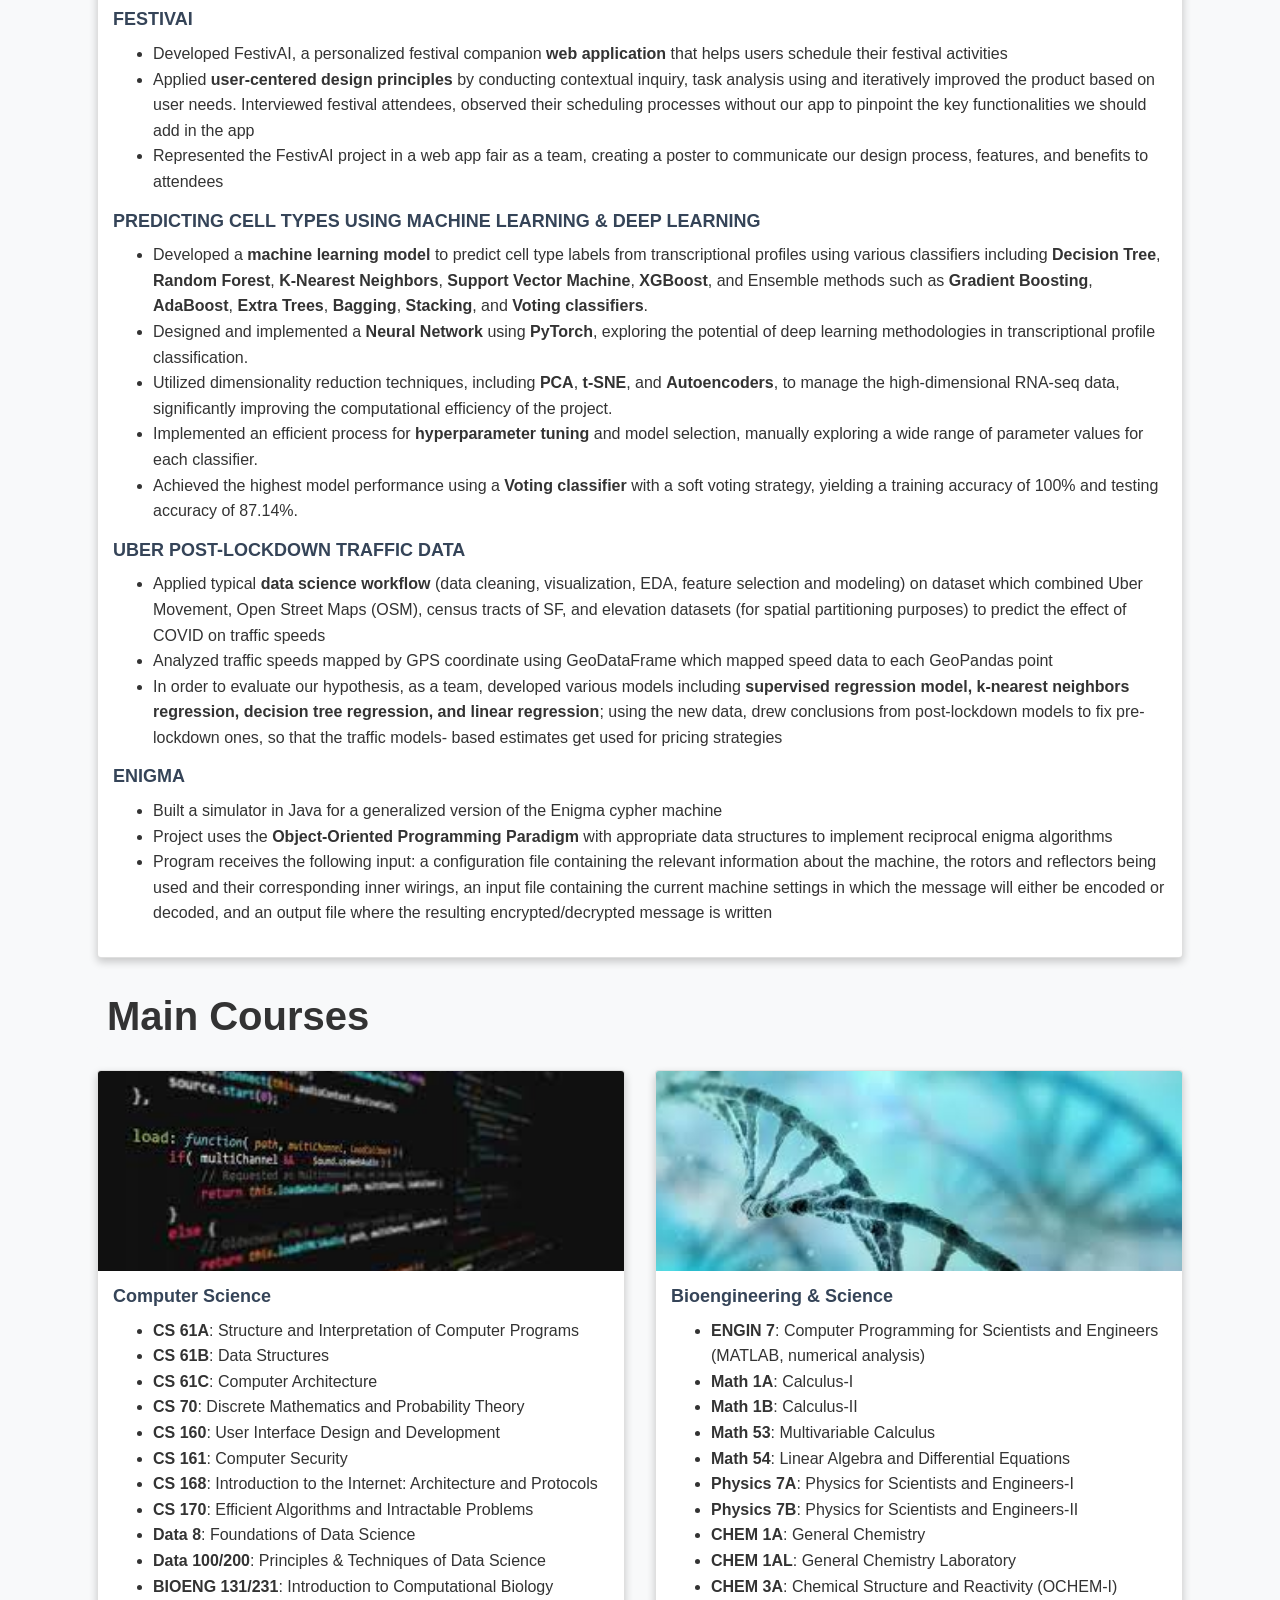
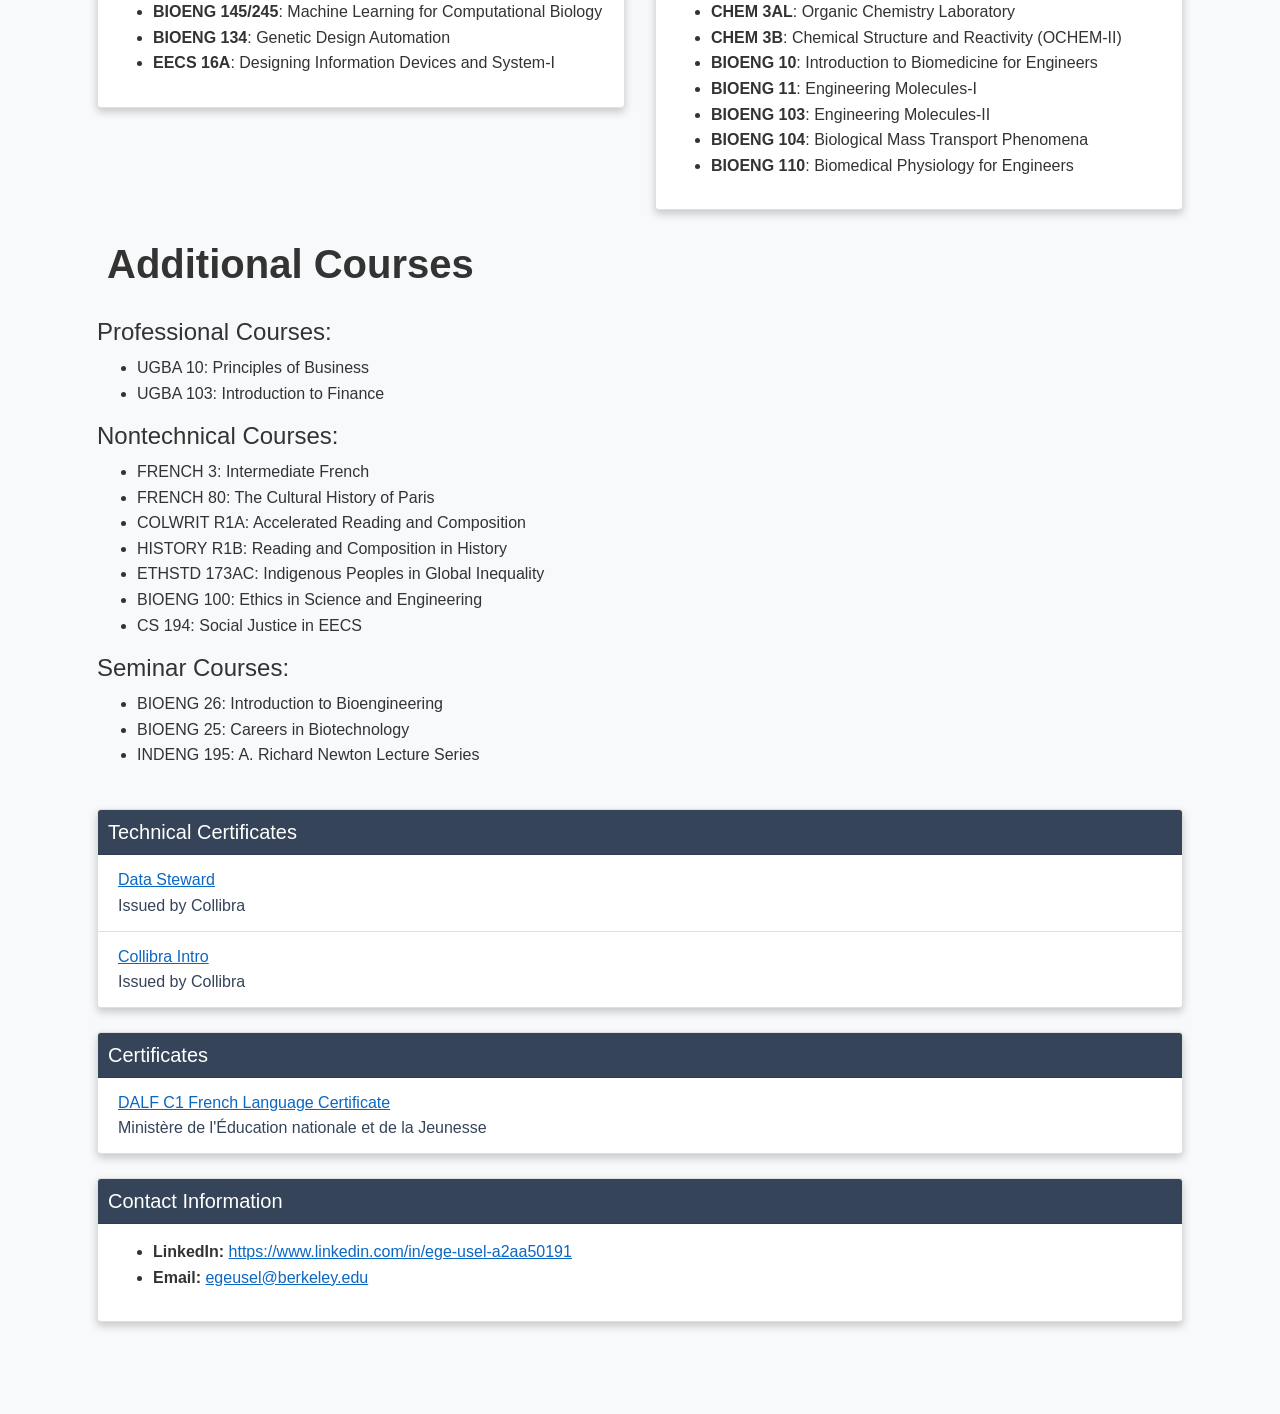
==== commit f9f6d0fd: "UI alternatives" ====
--- a/index.html
+++ b/index.html
@@ -15,7 +15,7 @@
             </div>
             <div class="col-lg-8">
                 <section id="hero">
-                    <h1 class="hero-title">Ege (Ethan) Usel</h1>
+                    <h1 class="hero-title">Ethan Ege Usel</h1>
                     <!-- <p class="hero-subtitle">Computer Science and Bioengineering double major at UC Berkeley</p> -->
                     <p>
                         I am a software engineer with a strong foundation in Java development, Python, data pipelines, and full-stack web development. Currently, I build software solutions at Amgen Inc.,
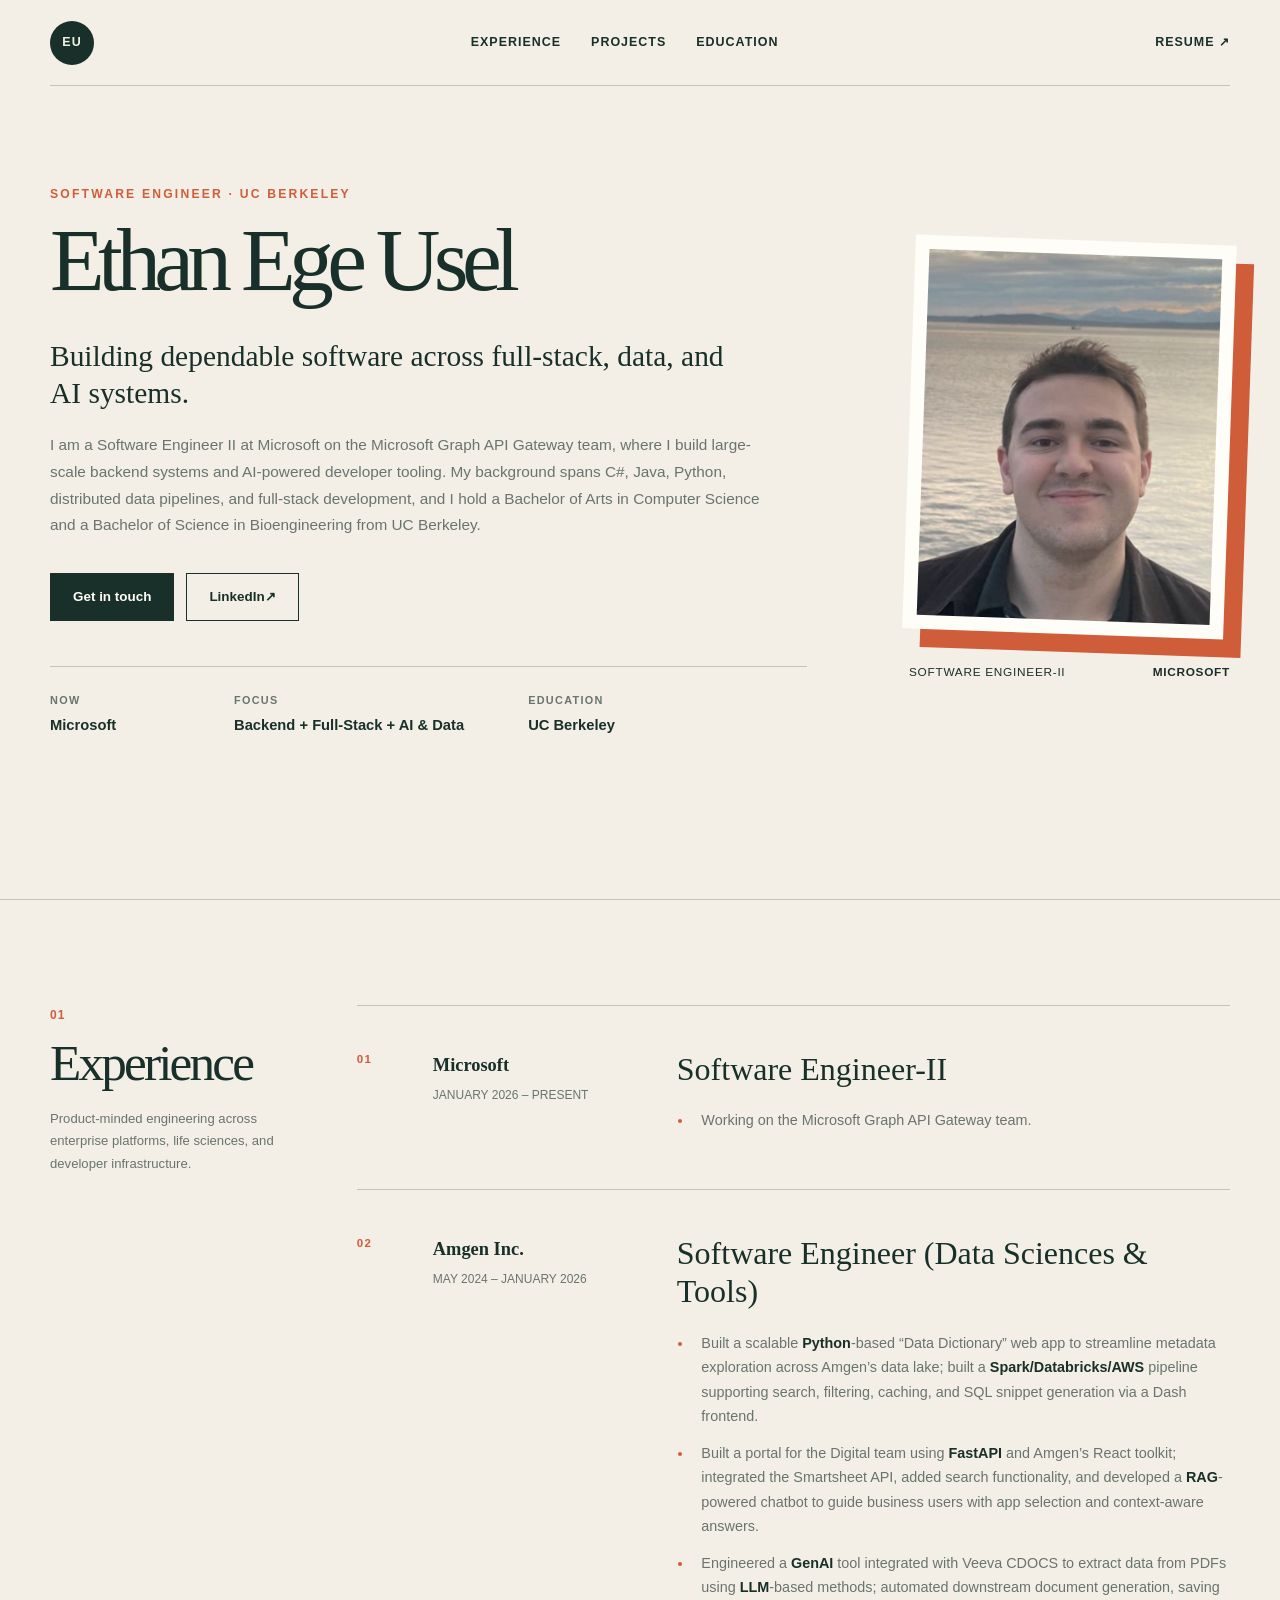
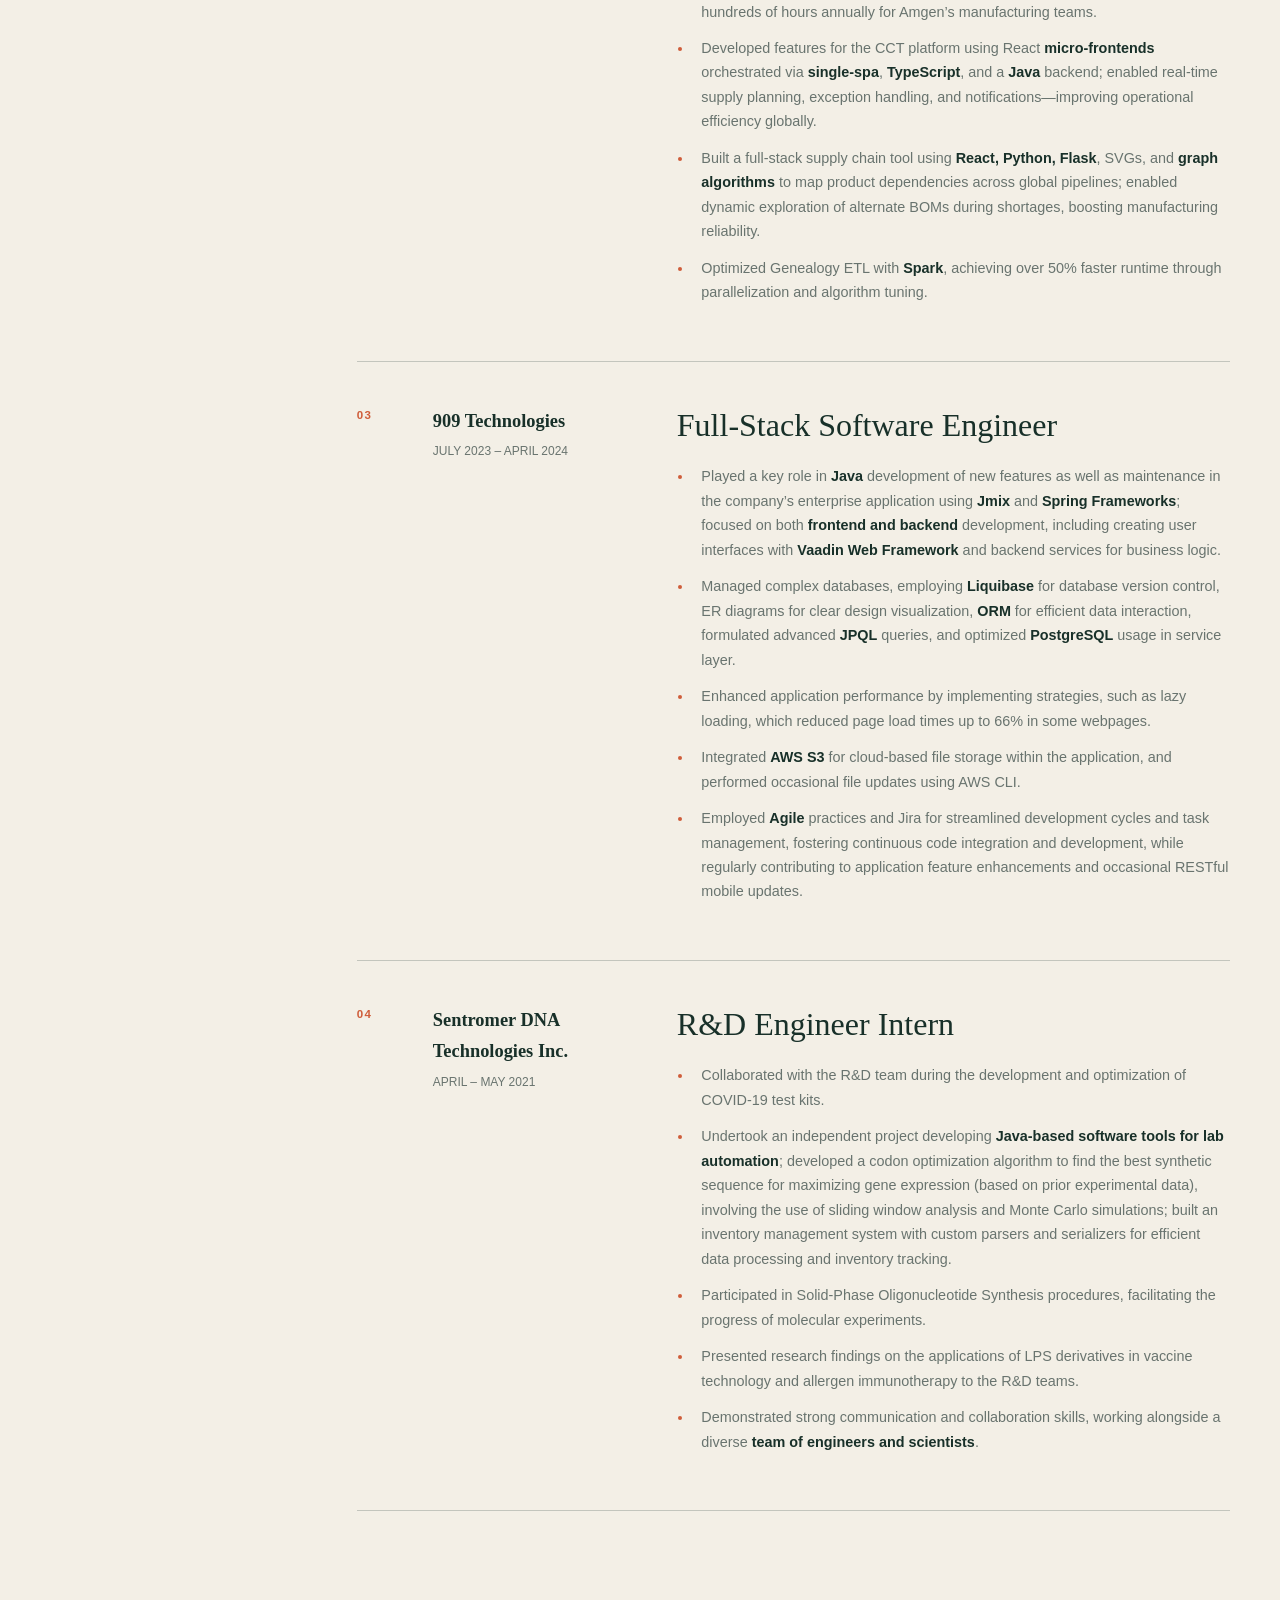
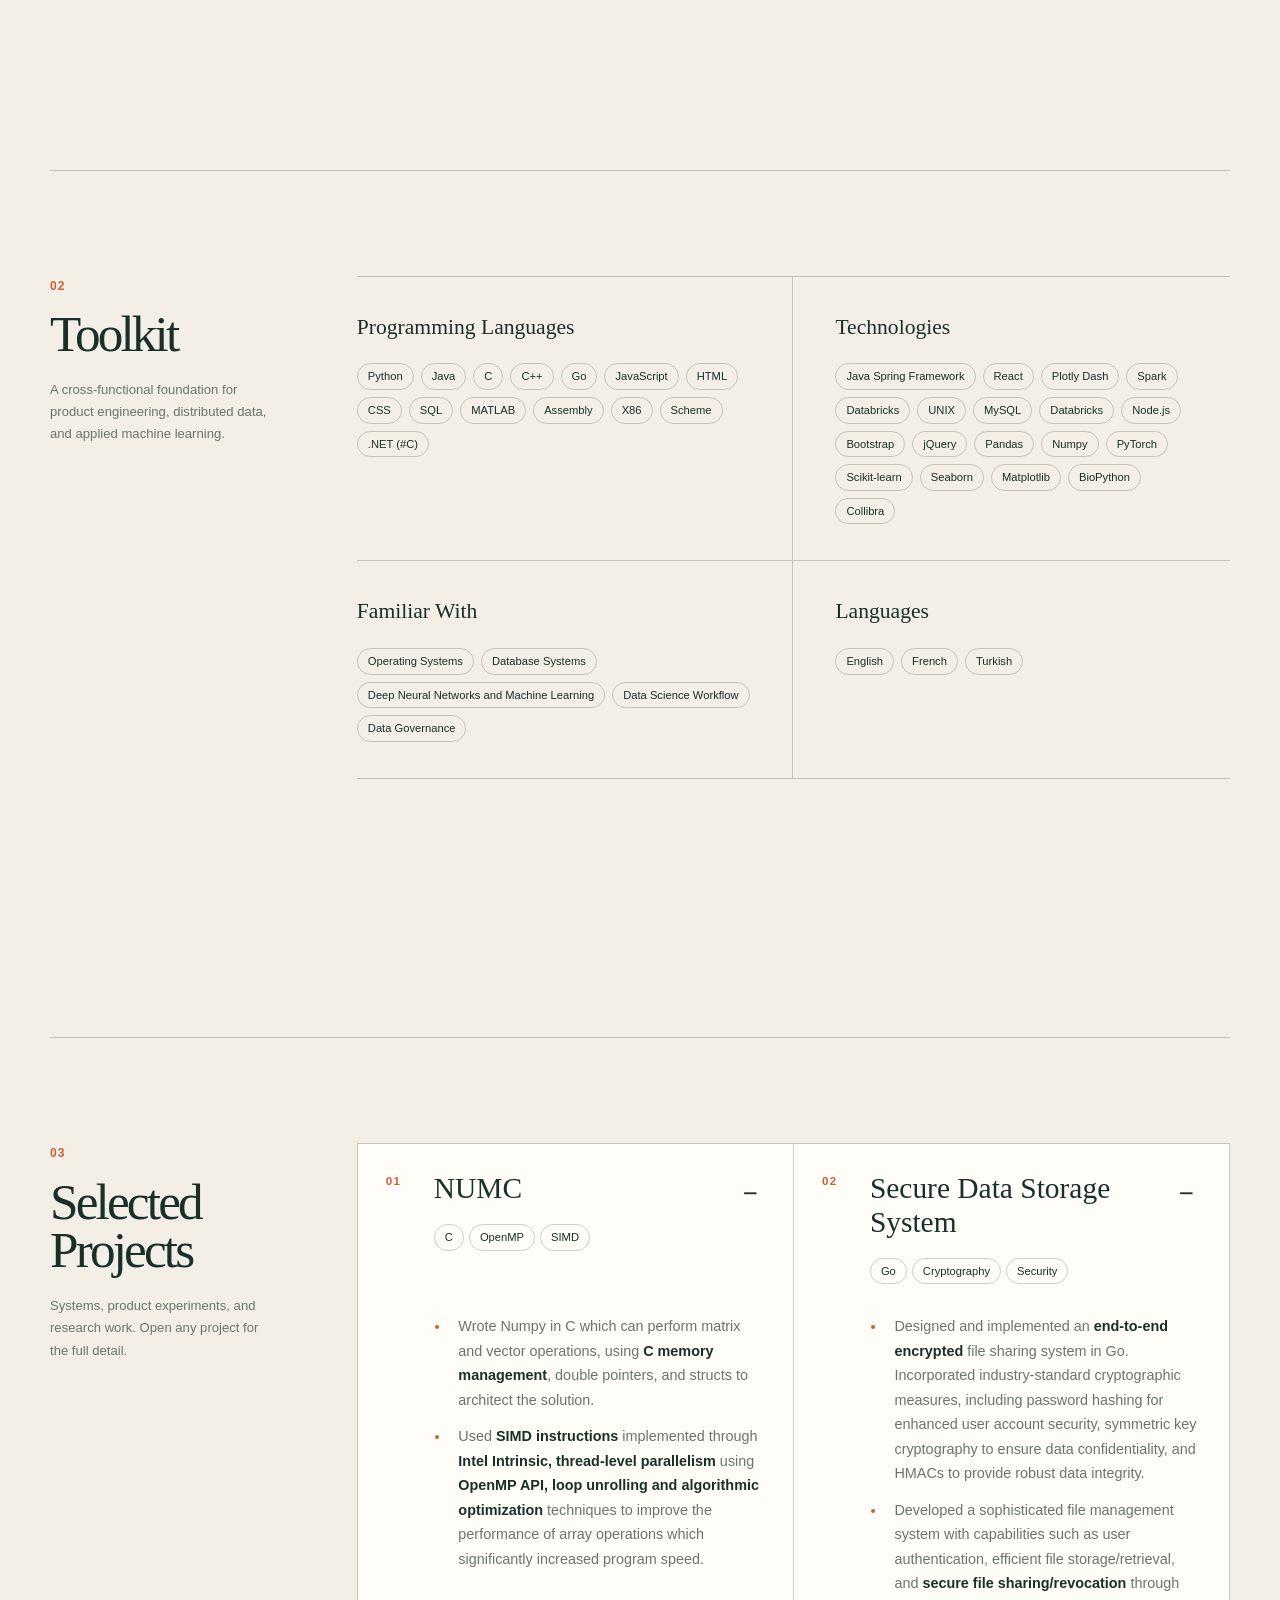
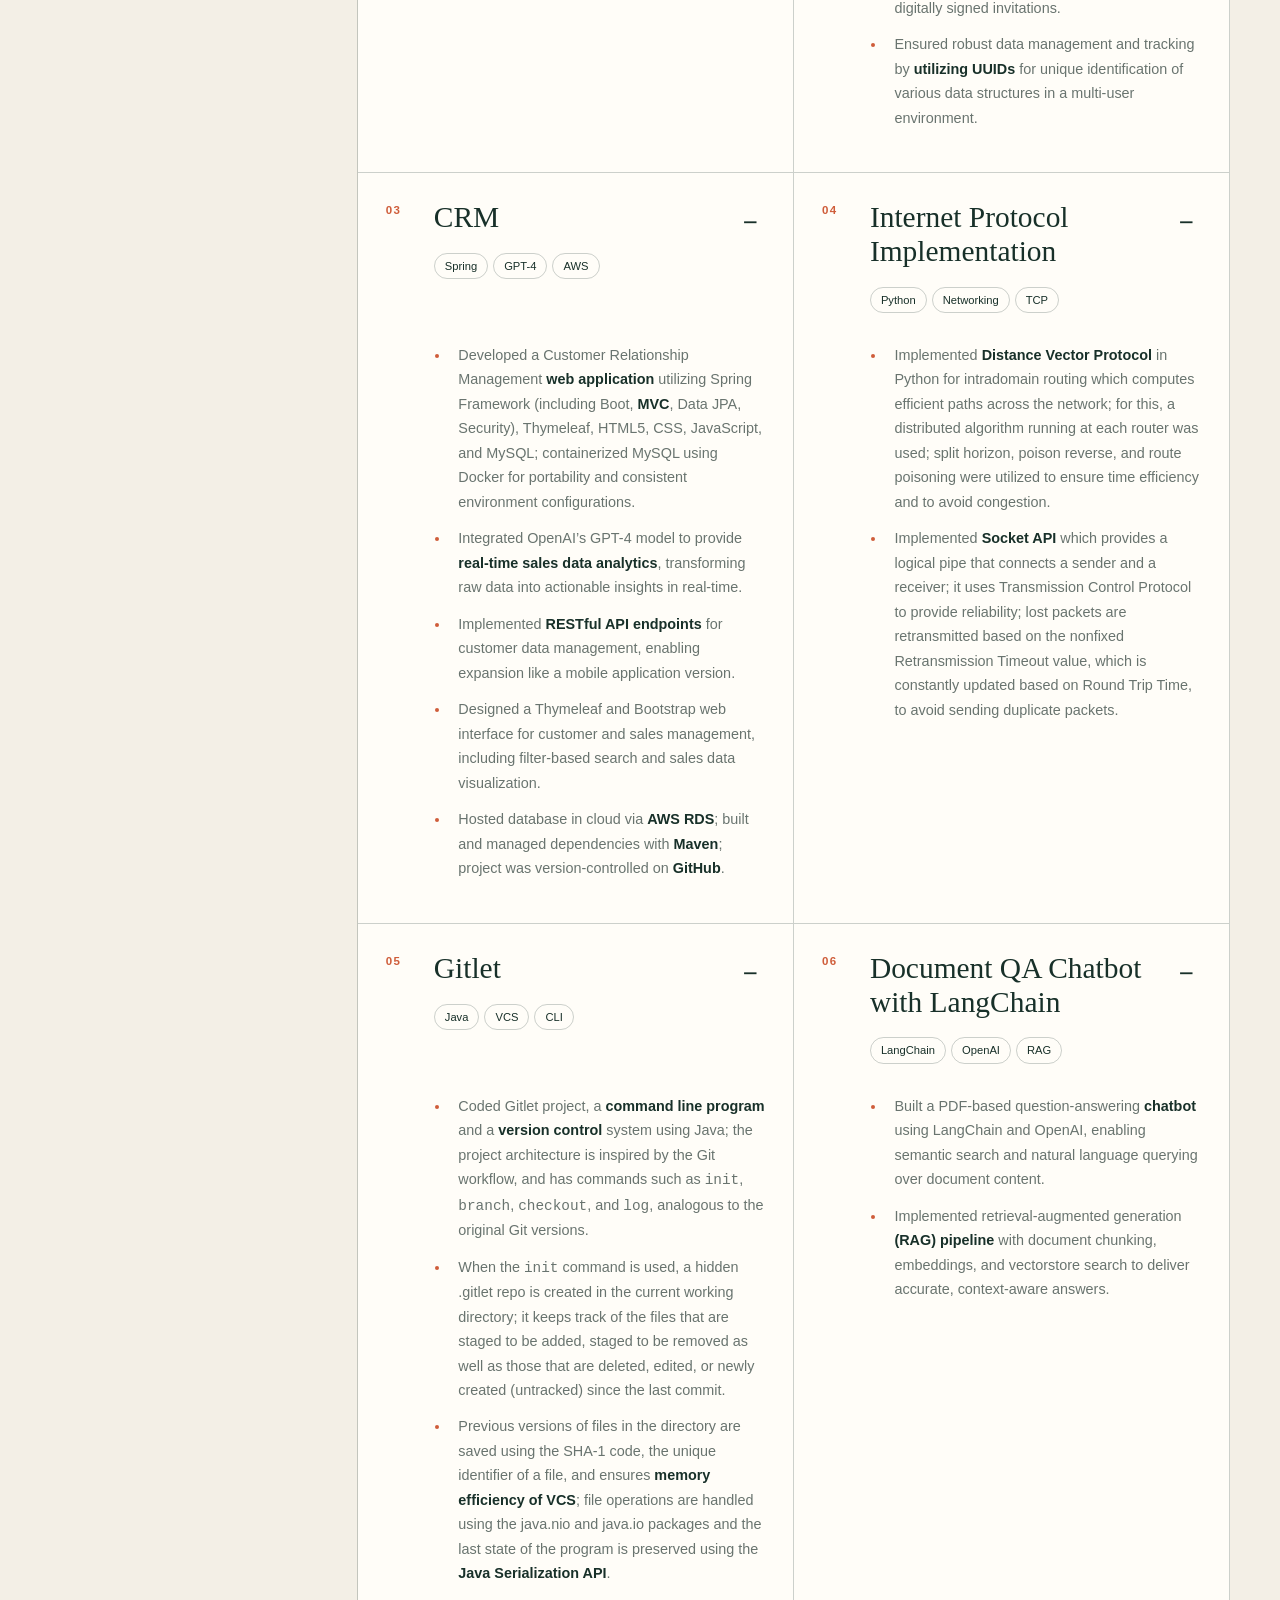
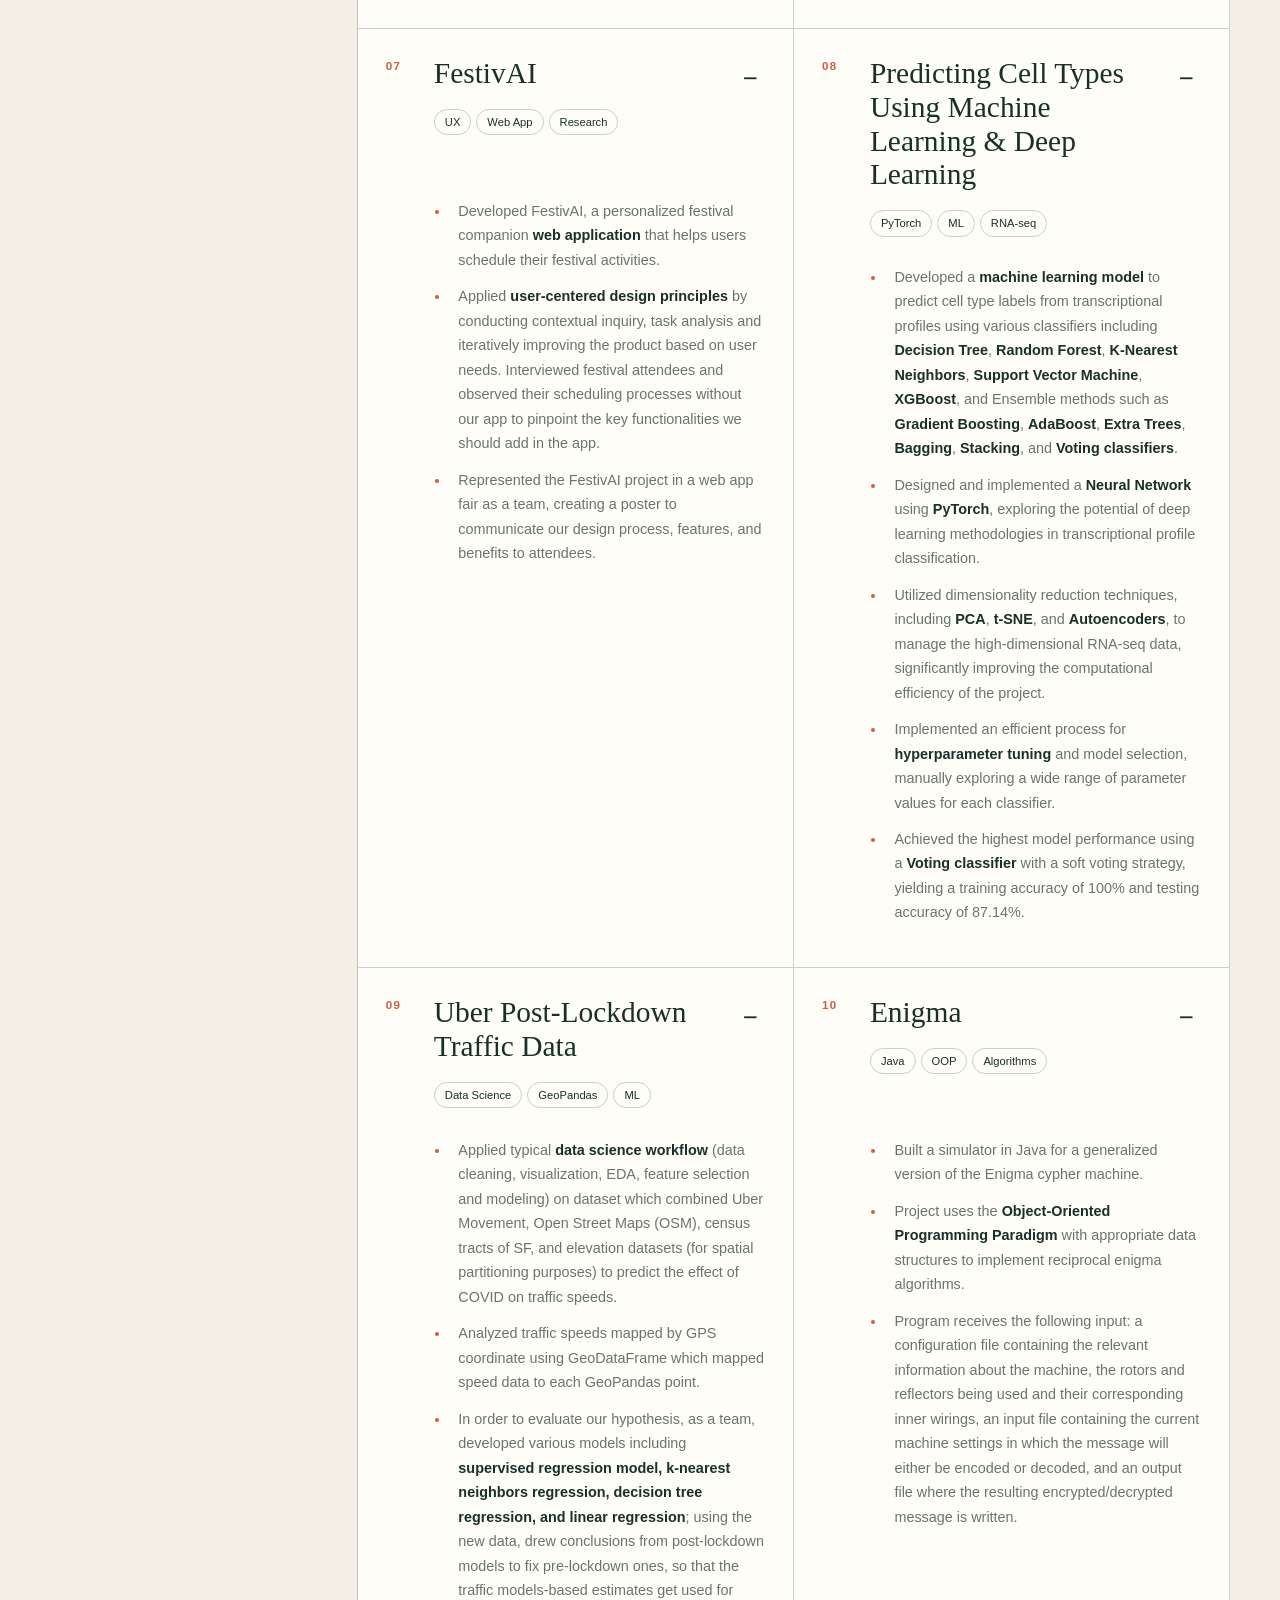
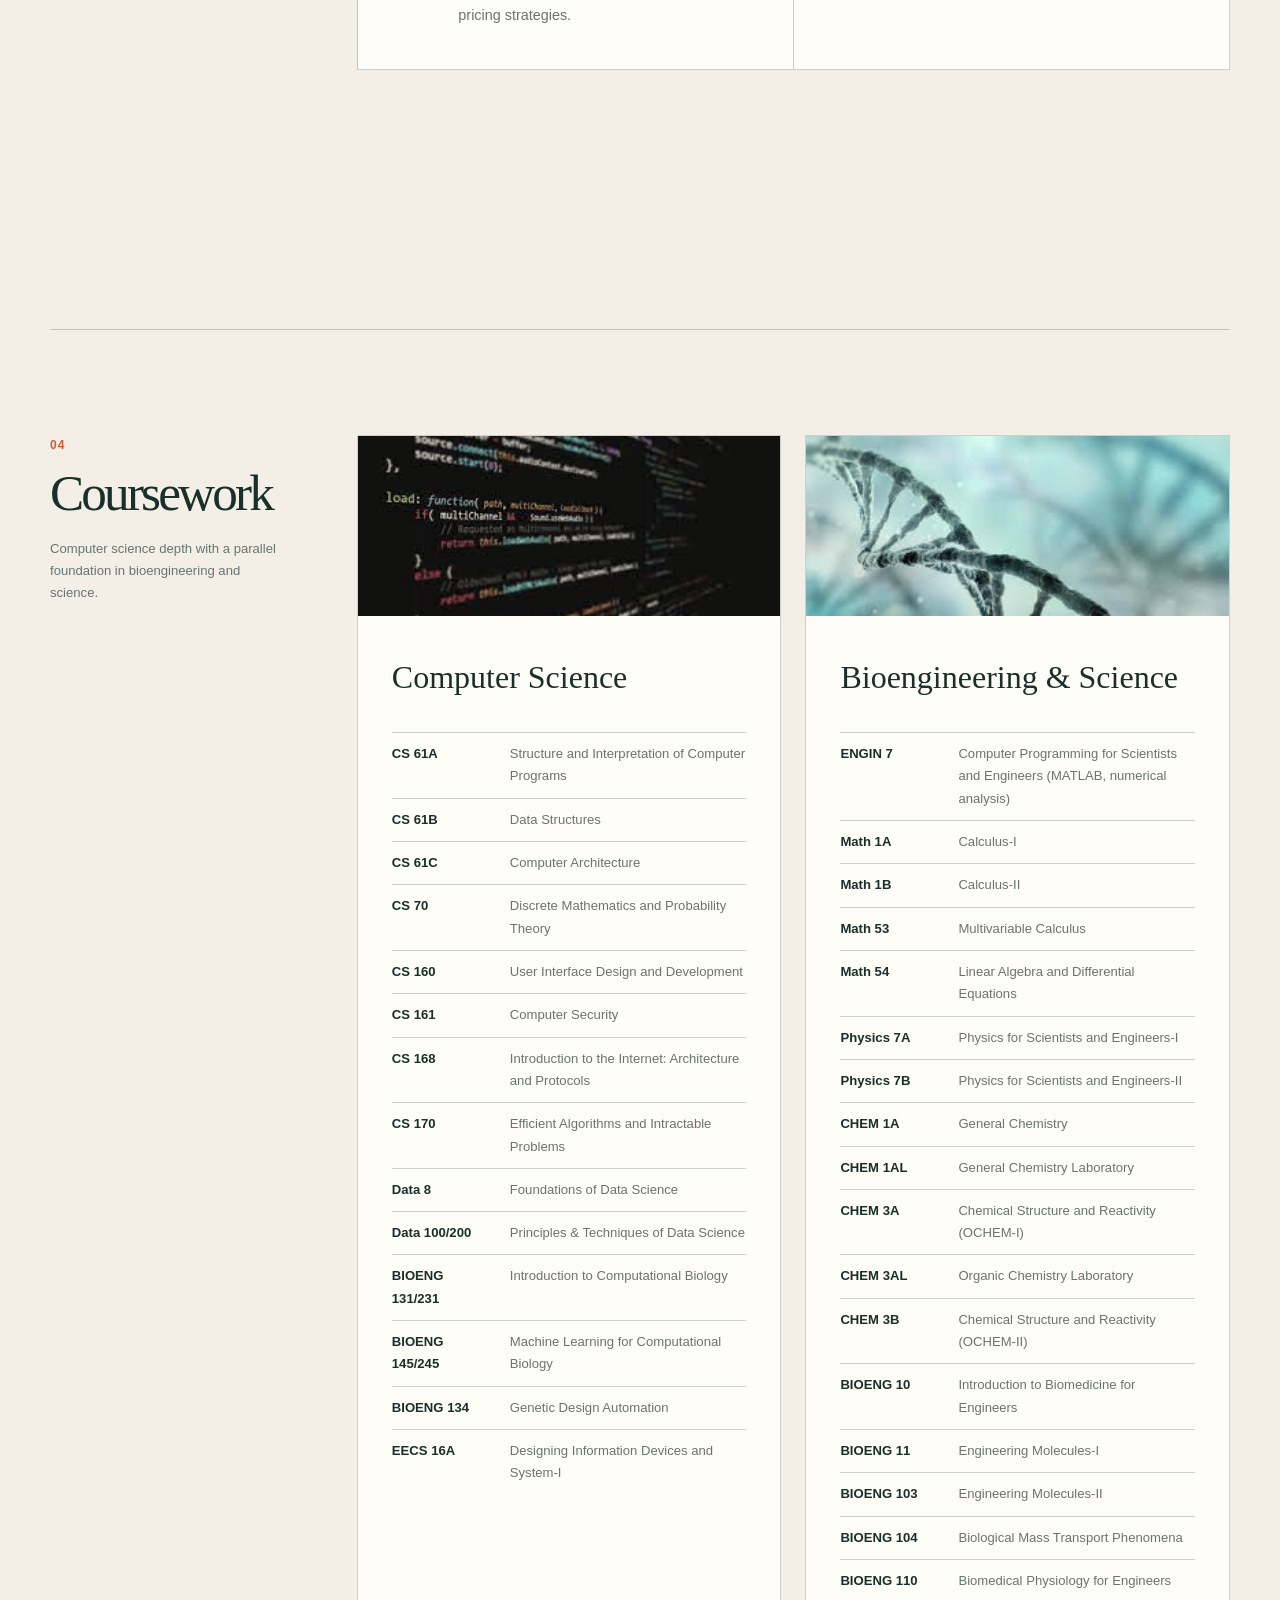
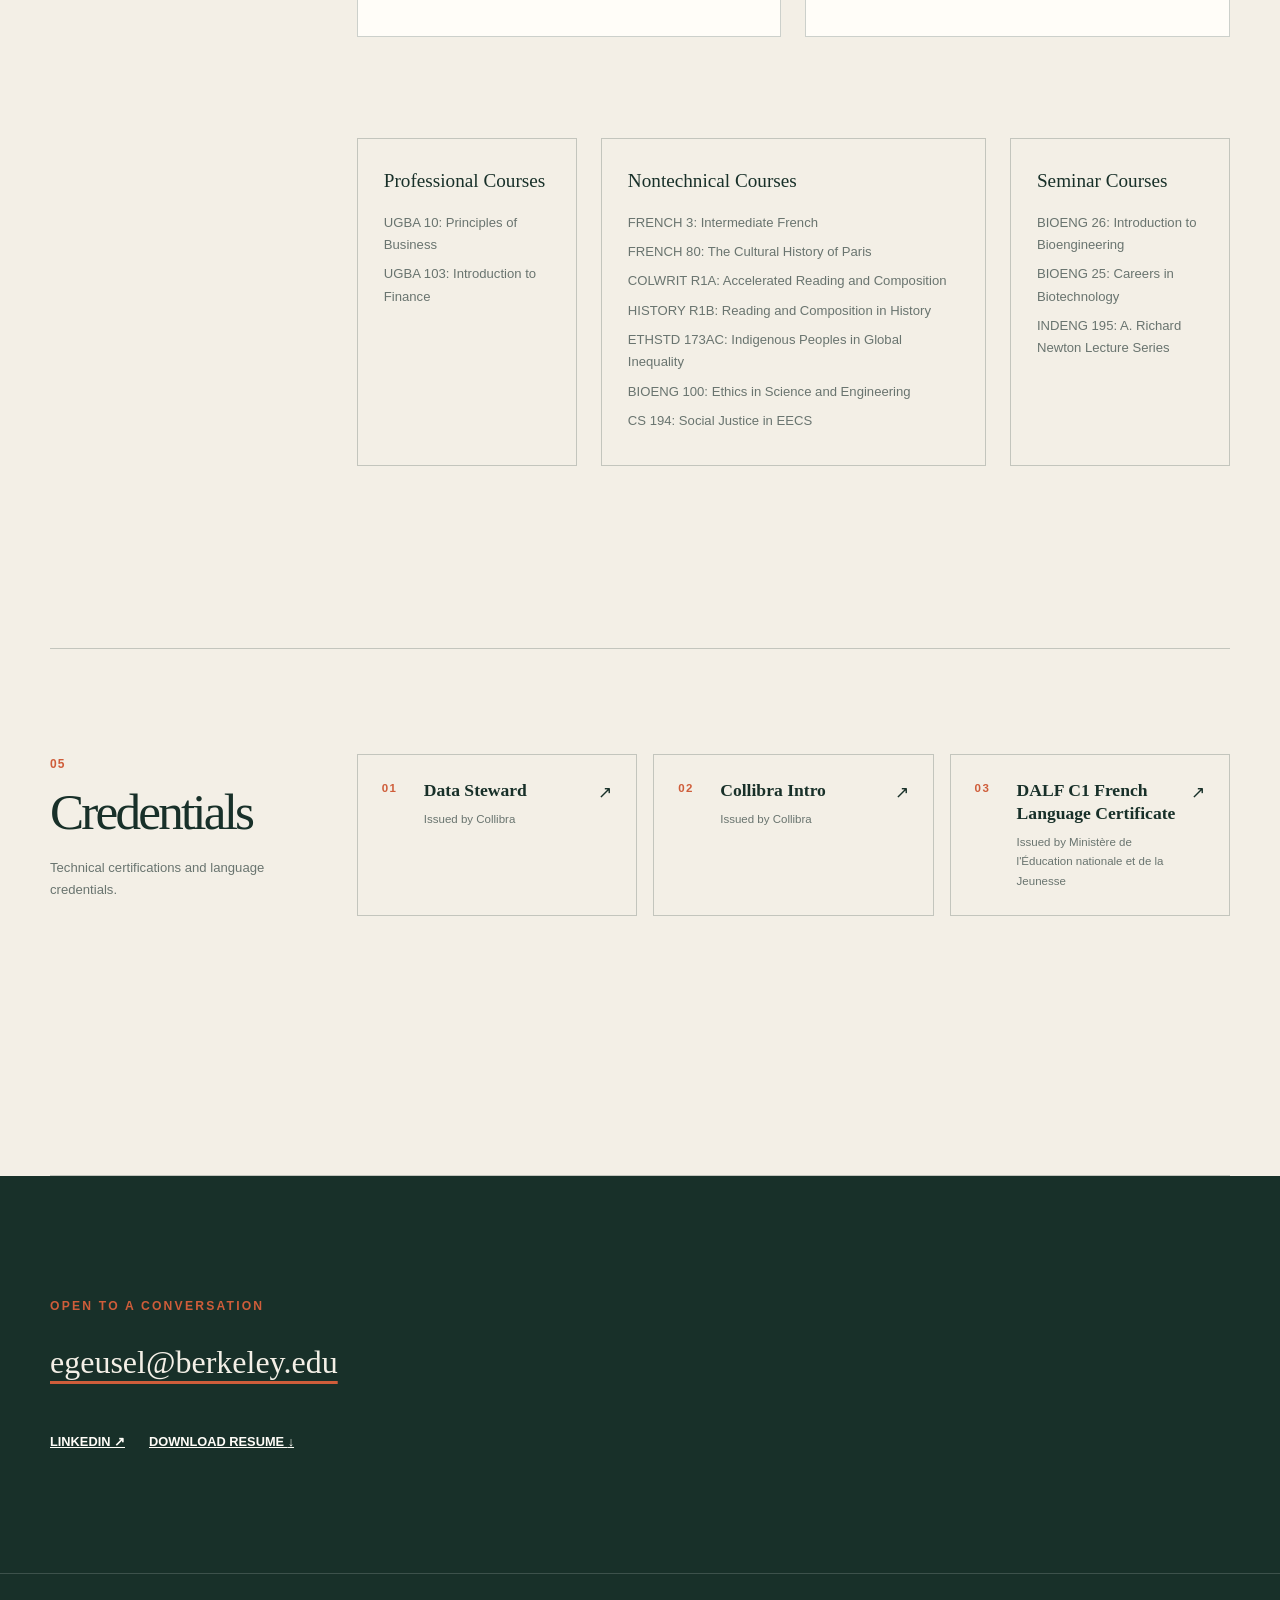
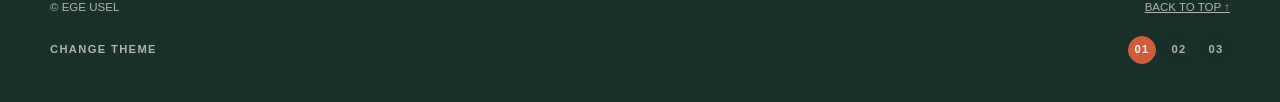
==== commit a5101d20: "new UI for profile" ====
--- a/index.html
+++ b/index.html
@@ -3,322 +3,835 @@
 <head>
     <meta charset="utf-8">
     <meta name="viewport" content="width=device-width, initial-scale=1">
-    <link href="https://stackpath.bootstrapcdn.com/bootstrap/4.3.1/css/bootstrap.min.css" rel="stylesheet">
-    <link href="styles.css" rel="stylesheet">
-    <title>Ege Usel</title>
+    <meta name="description" content="Ethan Ege Usel - software engineer, full-stack developer, and data engineer.">
+    <title>Ege Usel | Editorial Portfolio</title>
+    <style>
+        :root {
+            --paper: #f3efe6;
+            --paper-deep: #e7dfd0;
+            --ink: #183029;
+            --muted: #69746f;
+            --accent: #cf5d3a;
+            --line: rgba(24, 48, 41, 0.22);
+            --white: #fffdf8;
+        }
+
+        * {
+            box-sizing: border-box;
+        }
+
+        html {
+            scroll-behavior: smooth;
+        }
+
+        body {
+            margin: 0;
+            background: var(--paper);
+            color: var(--ink);
+            font-family: Georgia, "Times New Roman", serif;
+            font-size: 17px;
+            line-height: 1.7;
+        }
+
+        a {
+            color: inherit;
+        }
+
+        img {
+            display: block;
+            max-width: 100%;
+        }
+
+        button,
+        a,
+        summary {
+            -webkit-tap-highlight-color: transparent;
+        }
+
+        :focus-visible {
+            outline: 3px solid var(--accent);
+            outline-offset: 4px;
+        }
+
+        .shell {
+            width: min(1180px, calc(100% - 48px));
+            margin-inline: auto;
+        }
+
+        .skip-link {
+            position: fixed;
+            top: 12px;
+            left: 12px;
+            z-index: 100;
+            padding: 10px 16px;
+            background: var(--ink);
+            color: var(--white);
+            transform: translateY(-160%);
+        }
+
+        .skip-link:focus {
+            transform: translateY(0);
+        }
+
+        .site-header {
+            min-height: 100vh;
+            border-bottom: 1px solid var(--line);
+            background: var(--paper);
+        }
+
+        .topbar {
+            min-height: 86px;
+            display: flex;
+            align-items: center;
+            justify-content: space-between;
+            border-bottom: 1px solid var(--line);
+            font-family: Arial, sans-serif;
+            font-size: 0.78rem;
+            font-weight: 700;
+            letter-spacing: 0.08em;
+            text-transform: uppercase;
+        }
+
+        .monogram {
+            width: 44px;
+            height: 44px;
+            display: grid;
+            place-items: center;
+            border-radius: 50%;
+            background: var(--ink);
+            color: var(--paper);
+            text-decoration: none;
+        }
+
+        .nav-links {
+            display: flex;
+            gap: 30px;
+        }
+
+        .nav-links a,
+        .resume-link {
+            text-decoration: none;
+        }
+
+        .nav-links a:hover,
+        .resume-link:hover {
+            color: var(--accent);
+        }
+
+        .hero {
+            min-height: calc(100vh - 150px);
+            display: grid;
+            grid-template-columns: minmax(0, 1.65fr) minmax(280px, 0.7fr);
+            gap: clamp(48px, 8vw, 120px);
+            align-items: center;
+            padding-block: 70px;
+        }
+
+        .eyebrow {
+            margin: 0 0 18px;
+            color: var(--accent);
+            font-family: Arial, sans-serif;
+            font-size: 0.76rem;
+            font-weight: 800;
+            letter-spacing: 0.18em;
+            text-transform: uppercase;
+        }
+
+        .hero h1 {
+            max-width: none;
+            margin: 0;
+            font-size: clamp(3.5rem, 7vw, 6.5rem);
+            font-weight: 400;
+            letter-spacing: -0.075em;
+            line-height: 0.82;
+            white-space: nowrap;
+        }
+
+        .hero-role {
+            max-width: 690px;
+            margin: 42px 0 20px;
+            font-size: clamp(1.35rem, 2.3vw, 2rem);
+            line-height: 1.25;
+        }
+
+        .hero-bio {
+            max-width: 720px;
+            margin: 0;
+            color: var(--muted);
+            font-family: Arial, sans-serif;
+            font-size: 0.96rem;
+            line-height: 1.75;
+        }
+
+        .hero-actions {
+            display: flex;
+            flex-wrap: wrap;
+            gap: 12px;
+            margin-top: 34px;
+        }
+
+        .button {
+            min-height: 48px;
+            display: inline-flex;
+            align-items: center;
+            justify-content: center;
+            padding: 10px 22px;
+            border: 1px solid var(--ink);
+            font-family: Arial, sans-serif;
+            font-size: 0.84rem;
+            font-weight: 700;
+            text-decoration: none;
+        }
+
+        .button-primary {
+            background: var(--ink);
+            color: var(--white);
+        }
+
+        .button-primary:hover {
+            background: var(--accent);
+            border-color: var(--accent);
+        }
+
+        .button-secondary:hover {
+            background: var(--paper-deep);
+        }
+
+        .quick-facts {
+            display: flex;
+            flex-wrap: wrap;
+            gap: 28px clamp(52px, 5vw, 76px);
+            margin: 45px 0 0;
+            padding-top: 24px;
+            border-top: 1px solid var(--line);
+            font-family: Arial, sans-serif;
+        }
+
+        .quick-facts div {
+            min-width: 120px;
+        }
+
+        .quick-facts dt {
+            color: var(--muted);
+            font-size: 0.68rem;
+            font-weight: 700;
+            letter-spacing: 0.12em;
+            text-transform: uppercase;
+        }
+
+        .quick-facts dd {
+            margin: 3px 0 0;
+            font-size: 0.92rem;
+            font-weight: 700;
+        }
+
+        .portrait {
+            margin: 0;
+        }
+
+        .portrait-frame {
+            padding: 14px;
+            background: var(--white);
+            box-shadow: 18px 18px 0 var(--accent);
+            transform: rotate(2deg);
+        }
+
+        .portrait img {
+            width: 100%;
+            aspect-ratio: 4 / 5;
+            object-fit: cover;
+            filter: saturate(0.72) contrast(1.04);
+        }
+
+        .portrait figcaption {
+            display: flex;
+            justify-content: space-between;
+            gap: 16px;
+            margin-top: 28px;
+            font-family: Arial, sans-serif;
+            font-size: 0.74rem;
+            letter-spacing: 0.06em;
+            text-transform: uppercase;
+        }
+
+        .concept-note {
+            min-height: 64px;
+            display: flex;
+            align-items: center;
+            justify-content: space-between;
+            border-top: 1px solid var(--line);
+            font-family: Arial, sans-serif;
+            font-size: 0.7rem;
+            font-weight: 700;
+            letter-spacing: 0.12em;
+            text-transform: uppercase;
+        }
+
+        .concept-switcher {
+            display: flex;
+            align-items: center;
+            gap: 9px;
+        }
+
+        .concept-switcher > span {
+            color: var(--muted);
+            margin-right: 5px;
+        }
+
+        .concept-switcher a {
+            width: 28px;
+            height: 28px;
+            display: grid;
+            place-items: center;
+            border: 1px solid var(--line);
+            border-radius: 50%;
+            text-decoration: none;
+        }
+
+        .concept-switcher a[aria-current="page"] {
+            border-color: var(--accent);
+            background: var(--accent);
+            color: var(--white);
+        }
+
+        .section {
+            display: grid;
+            grid-template-columns: 230px minmax(0, 1fr);
+            gap: clamp(42px, 6vw, 82px);
+            padding-block: 105px;
+            border-bottom: 1px solid var(--line);
+        }
+
+        .section > :not(.section-heading) {
+            grid-column: 2;
+        }
+
+        .section-heading {
+            grid-row: 1 / span 3;
+            align-self: start;
+            position: sticky;
+            top: 24px;
+        }
+
+        .section-number {
+            display: block;
+            margin-bottom: 14px;
+            color: var(--accent);
+            font-family: Arial, sans-serif;
+            font-size: 0.75rem;
+            font-weight: 800;
+            letter-spacing: 0.1em;
+        }
+
+        .section-heading h2 {
+            margin: 0;
+            font-size: clamp(2.4rem, 4vw, 3.8rem);
+            font-weight: 400;
+            letter-spacing: -0.055em;
+            line-height: 0.95;
+        }
+
+        .section-heading p {
+            margin: 20px 0 0;
+            color: var(--muted);
+            font-family: Arial, sans-serif;
+            font-size: 0.82rem;
+        }
+
+        .skill-grid {
+            display: grid;
+            grid-template-columns: repeat(2, 1fr);
+            border-top: 1px solid var(--line);
+        }
+
+        .skill-group {
+            padding: 32px 32px 36px 0;
+            border-bottom: 1px solid var(--line);
+        }
+
+        .skill-group:nth-child(odd) {
+            padding-right: 42px;
+            border-right: 1px solid var(--line);
+        }
+
+        .skill-group:nth-child(even) {
+            padding-left: 42px;
+        }
+
+        .skill-group h3 {
+            margin: 0 0 18px;
+            font-size: 1.35rem;
+            font-weight: 400;
+        }
+
+        .tag-list {
+            display: flex;
+            flex-wrap: wrap;
+            gap: 7px;
+        }
+
+        .tag-list span,
+        .project-tags span {
+            padding: 5px 10px;
+            border: 1px solid var(--line);
+            border-radius: 999px;
+            font-family: Arial, sans-serif;
+            font-size: 0.7rem;
+            line-height: 1.3;
+        }
+
+        .timeline {
+            border-top: 1px solid var(--line);
+        }
+
+        .role {
+            display: grid;
+            grid-template-columns: 52px 220px minmax(0, 1fr);
+            gap: 24px;
+            padding-block: 44px;
+            border-bottom: 1px solid var(--line);
+        }
+
+        .role-index,
+        .project-index,
+        .credential-index {
+            color: var(--accent);
+            font-family: Arial, sans-serif;
+            font-size: 0.72rem;
+            font-weight: 800;
+            letter-spacing: 0.12em;
+        }
+
+        .role-company,
+        .role-date {
+            margin: 0;
+        }
+
+        .role-company {
+            font-size: 1.15rem;
+            font-weight: 700;
+        }
+
+        .role-date {
+            margin-top: 4px;
+            color: var(--muted);
+            font-family: Arial, sans-serif;
+            font-size: 0.75rem;
+            text-transform: uppercase;
+        }
+
+        .role-content h3 {
+            margin: 0 0 20px;
+            font-size: clamp(1.5rem, 2.5vw, 2.15rem);
+            font-weight: 400;
+            line-height: 1.2;
+        }
+
+        .bullet-list {
+            margin: 0;
+            padding-left: 1.15em;
+            color: var(--muted);
+            font-family: Arial, sans-serif;
+            font-size: 0.9rem;
+        }
+
+        .bullet-list li {
+            padding-left: 8px;
+            margin-bottom: 12px;
+        }
+
+        .bullet-list li::marker {
+            color: var(--accent);
+        }
+
+        .bullet-list strong {
+            color: var(--ink);
+        }
+
+        .project-grid {
+            display: grid;
+            grid-template-columns: repeat(2, minmax(0, 1fr));
+            border-top: 1px solid var(--line);
+            border-left: 1px solid var(--line);
+        }
+
+        .project {
+            min-width: 0;
+            border-right: 1px solid var(--line);
+            border-bottom: 1px solid var(--line);
+            background: rgba(255, 253, 248, 0.28);
+        }
+
+        .project[open] {
+            background: var(--white);
+        }
+
+        .project summary {
+            min-height: 170px;
+            display: grid;
+            grid-template-columns: 32px minmax(0, 1fr) 22px;
+            gap: 16px;
+            padding: 28px;
+            cursor: pointer;
+            list-style: none;
+        }
+
+        .project summary::-webkit-details-marker {
+            display: none;
+        }
+
+        .project-name {
+            display: block;
+            font-size: clamp(1.25rem, 2.3vw, 1.85rem);
+            line-height: 1.15;
+        }
+
+        .project-tags {
+            display: flex;
+            flex-wrap: wrap;
+            gap: 5px;
+            margin-top: 18px;
+        }
+
+        .expand-icon::before {
+            content: "+";
+            font-family: Arial, sans-serif;
+            font-size: 1.6rem;
+        }
+
+        .project[open] .expand-icon::before {
+            content: "\2212";
+        }
+
+        .project-body {
+            padding: 0 28px 30px 76px;
+        }
+
+        .education-grid {
+            display: grid;
+            grid-template-columns: repeat(2, minmax(0, 1fr));
+            gap: 24px;
+        }
+
+        .education-card {
+            border: 1px solid var(--line);
+            background: var(--white);
+        }
+
+        .education-image {
+            height: 180px;
+            overflow: hidden;
+            background: var(--paper-deep);
+        }
+
+        .education-image img {
+            width: 100%;
+            height: 100%;
+            object-fit: cover;
+            filter: sepia(0.24) saturate(0.74);
+        }
+
+        .education-content {
+            padding: 34px;
+        }
+
+        .education-content h3 {
+            margin: 0 0 28px;
+            font-size: 2rem;
+            font-weight: 400;
+        }
+
+        .course-list,
+        .additional-grid ul {
+            margin: 0;
+            padding: 0;
+            list-style: none;
+            font-family: Arial, sans-serif;
+            font-size: 0.82rem;
+        }
+
+        .course-list li {
+            display: grid;
+            grid-template-columns: minmax(100px, 0.35fr) 1fr;
+            gap: 18px;
+            padding: 10px 0;
+            border-top: 1px solid var(--line);
+        }
+
+        .course-list span,
+        .additional-grid li {
+            color: var(--muted);
+        }
+
+        .additional-grid {
+            display: grid;
+            grid-template-columns: 0.8fr 1.4fr 0.8fr;
+            gap: 24px;
+            margin-top: 24px;
+        }
+
+        .additional-grid article {
+            padding: 26px;
+            border: 1px solid var(--line);
+        }
+
+        .additional-grid h3 {
+            margin: 0 0 14px;
+            font-size: 1.2rem;
+            font-weight: 400;
+        }
+
+        .additional-grid li {
+            margin-bottom: 7px;
+        }
+
+        .credential-grid {
+            display: grid;
+            grid-template-columns: repeat(3, minmax(0, 1fr));
+            gap: 16px;
+        }
+
+        .credential-card {
+            display: grid;
+            grid-template-columns: 28px minmax(0, 1fr) auto;
+            gap: 14px;
+            min-height: 150px;
+            padding: 24px;
+            border: 1px solid var(--line);
+            text-decoration: none;
+        }
+
+        .credential-card:hover {
+            background: var(--white);
+            transform: translateY(-3px);
+        }
+
+        .credential-card strong,
+        .credential-card small {
+            display: block;
+        }
+
+        .credential-card strong {
+            font-size: 1.1rem;
+            line-height: 1.3;
+        }
+
+        .credential-card small {
+            margin-top: 8px;
+            color: var(--muted);
+            font-family: Arial, sans-serif;
+            font-size: 0.72rem;
+        }
+
+        .contact-section {
+            padding-block: 120px;
+            background: var(--ink);
+            color: var(--white);
+        }
+
+        .contact-inner h2 {
+            max-width: 800px;
+            margin: 0 0 30px;
+            font-size: clamp(3.2rem, 8vw, 7.5rem);
+            font-weight: 400;
+            letter-spacing: -0.065em;
+            line-height: 0.9;
+        }
+
+        .contact-inner > a {
+            color: var(--paper);
+            font-size: clamp(1.1rem, 2.8vw, 2rem);
+            text-decoration-color: var(--accent);
+            text-underline-offset: 8px;
+        }
+
+        .contact-links {
+            display: flex;
+            gap: 24px;
+            margin-top: 42px;
+            font-family: Arial, sans-serif;
+            font-size: 0.8rem;
+            font-weight: 700;
+            text-transform: uppercase;
+        }
+
+        .site-footer {
+            padding-block: 24px;
+            background: var(--ink);
+            color: rgba(255, 253, 248, 0.65);
+            border-top: 1px solid rgba(255, 255, 255, 0.16);
+            font-family: Arial, sans-serif;
+            font-size: 0.72rem;
+            text-transform: uppercase;
+        }
+
+        .site-footer .shell {
+            display: flex;
+            justify-content: space-between;
+        }
+
+        @media (max-width: 850px) {
+            .hero {
+                grid-template-columns: 1fr;
+            }
+
+            .portrait {
+                max-width: 430px;
+            }
+
+            .site-header {
+                background: var(--paper);
+            }
+
+            .section {
+                grid-template-columns: 1fr;
+                gap: 40px;
+            }
+
+            .section > :not(.section-heading) {
+                grid-column: 1;
+            }
+
+            .section-heading {
+                position: static;
+                grid-row: auto;
+            }
+
+            .role {
+                grid-template-columns: 40px minmax(0, 1fr);
+            }
+
+            .role-content {
+                grid-column: 2;
+            }
+
+            .project-grid,
+            .education-grid,
+            .credential-grid {
+                grid-template-columns: 1fr;
+            }
+
+            .additional-grid {
+                grid-template-columns: 1fr;
+            }
+        }
+
+        @media (max-width: 620px) {
+            body {
+                font-size: 16px;
+            }
+
+            .shell {
+                width: min(100% - 28px, 1180px);
+            }
+
+            .nav-links {
+                display: none;
+            }
+
+            .hero {
+                padding-block: 52px;
+            }
+
+            .hero h1 {
+                font-size: clamp(2.35rem, 10.8vw, 3.25rem);
+            }
+
+            .quick-facts {
+                display: grid;
+                grid-template-columns: repeat(2, 1fr);
+                gap: 24px 36px;
+            }
+
+            .concept-note {
+                align-items: flex-start;
+                flex-direction: column;
+                gap: 12px;
+                padding-block: 16px;
+            }
+
+            .section {
+                padding-block: 74px;
+            }
+
+            .section-heading {
+                margin-bottom: 0;
+            }
+
+            .skill-grid {
+                grid-template-columns: 1fr;
+            }
+
+            .skill-group:nth-child(n) {
+                padding: 28px 0;
+                border-right: 0;
+            }
+
+            .role {
+                grid-template-columns: 30px minmax(0, 1fr);
+                gap: 14px;
+            }
+
+            .role-meta,
+            .role-content {
+                grid-column: 2;
+            }
+
+            .project summary {
+                grid-template-columns: 26px minmax(0, 1fr) 20px;
+                padding: 22px 18px;
+            }
+
+            .project-body {
+                padding: 0 18px 24px 58px;
+            }
+
+            .education-content {
+                padding: 24px 18px;
+            }
+
+            .course-list li {
+                grid-template-columns: 1fr;
+                gap: 2px;
+            }
+
+            .contact-links {
+                flex-direction: column;
+            }
+        }
+
+        @media print {
+            .topbar,
+            .concept-note,
+            .hero-actions,
+            .contact-section,
+            .site-footer {
+                display: none;
+            }
+
+            body,
+            .site-header {
+                background: #fff;
+            }
+
+            .site-header {
+                min-height: auto;
+            }
+
+            .hero {
+                min-height: auto;
+                padding-block: 20px;
+            }
+
+            .section {
+                padding-block: 30px;
+                break-inside: avoid;
+            }
+        }
+    </style>
 </head>
-<body>
-    <div class="container my-5">
-        <div class="row align-items-center">
-            <div class="col-lg-4 mb-4">
-                <img src="profilePhoto.png" alt="Ege profile picture" class="profile-img img-fluid">
-            </div>
-            <div class="col-lg-8">
-                <section id="hero">
-                    <h1 class="hero-title">Ethan Ege Usel</h1>
-                    <!-- <p class="hero-subtitle">Computer Science and Bioengineering double major at UC Berkeley</p> -->
-                    <p>
-                        I am a software engineer with a strong foundation in Java development, Python, data pipelines, and full-stack web development. Currently, I build software solutions at Amgen Inc.,
-                        utilizing technologies such as React, Plotly Dash, and distributed computing for backend data processing with Spark. I hold a degree in Computer Science and Bioengineering from UC Berkeley.
-                        Feel free to contact me at <b>egeusel@berkeley.edu</b>.
-                    </p>
-                </section>
-            </div>
-        </div>
-        <section id="skills">
-            <h2 class="main-title">Skills</h2>
-            <div class="row">
-                <div class="col-md-6">
-                    <h4>Programming Languages:</h4>
-                    <p>Python, Java, C, C++, Go, JavaScript, HTML, CSS, SQL, MATLAB, Assembly, X86, Scheme, .NET (#C)</p>
-                </div>
-                <div class="col-md-6">
-                    <h4>Technologies:</h4>
-                    <p>Java Spring Framework, React, Plotly Dash, Spark, Databricks, UNIX, MySQL, Databricks, Node.js, Bootstrap, jQuery, Pandas, Numpy, PyTorch, Scikit-learn, Seaborn, Matplotlib, BioPython, Collibra</p>
-                </div>
-                <div class="col-md-6">
-                    <h4>Familiar With:</h4>
-                    <p>Operating Systems, Database Systems, Deep Neural Networks and Machine Learning, Data Science Workflow, Data Governance</p>
-                </div>
-                <div class="col-md-6">
-                    <h4>Languages:</h4>
-                    <p>English, French, Turkish </p>
-                </div>
-            </div>
-        </section>
-        <br>
-
-        <div class="card mb-4">
-            <h3 class="card-header">Work Experience</h3>
-            <div class="card-body">
-                
-                <h4 class="card-title">Software Engineer-II | Microsoft</h4>
-                <p><i>January 2026 – present</i></p>
-                <ul>
-                    <li> Working on Microsoft Graph Unified Gateway Team</li>
-                </ul>
-                <br>
-                
-                <h4 class="card-title">Software Engineer (Data Sciences & Tools) | Amgen Inc.</h4>
-                <p><i>May 2024 – January 2026</i></p>
-                <ul>
-                    <li>Built a scalable <b>Python</b>-based “Data Dictionary” web app to streamline metadata exploration across Amgen’s data lake; built a <b>Spark/Databricks/AWS</b> pipeline supporting search, filtering, caching, and SQL snippet generation via a Dash frontend.</li>
-                    <li>Built a portal for the Digital team using <b>FastAPI</b> and Amgen’s React toolkit; integrated the Smartsheet API, added search functionality, and developed a <b>RAG</b>-powered chatbot to guide business users with app selection and context-aware answers.</li>
-                    <li>Engineered a <b>GenAI</b> tool integrated with Veeva CDOCS to extract data from PDFs using <b>LLM</b>-based methods; automated downstream document generation, saving hundreds of hours annually for Amgen’s manufacturing teams.</li>
-                    <li>Developed features for the CCT platform using React <b>micro-frontends</b> orchestrated via <b>single-spa</b>, <b>TypeScript</b>, and a <b>Java</b> backend; enabled real-time supply planning, exception handling, and notifications—improving operational efficiency globally.</li>
-                    <li>Built a full-stack supply chain tool using <b>React, Python, Flask</b>, SVGs, and <b>graph algorithms</b> to map product dependencies across global pipelines; enabled dynamic exploration of alternate BOMs during shortages, boosting manufacturing reliability.</li>
-                    <li>Optimized Genealogy ETL with <b>Spark</b>, achieving over 50% faster runtime through parallelization and algorithm tuning.</li>
-                </ul>
-                <br>
-
-                <h4 class="card-title">Full-Stack Software Engineer | 909 Technologies</h4>
-                <p><i>July 2023 – April 2024</i></p>
-                <ul>
-                    <li>Played a key role in <b>Java</b> development of new features as well as maintenance in the company’s enterprise application using <b>Jmix</b> and <b>Spring Frameworks</b>; focused on both <b>frontend and backend</b> development, including creating user interfaces with <b>Vaadin Web Framework</b> and backend services for business logic</li>
-
-
-                    <li>Managed complex databases, employing <b>Liquibase</b> for database version control, ER diagrams for clear design visualization, <b>ORM</b> for efficient data interaction, formulated advanced <b>JPQL</b> queries, and optimized <b>PostgreSQL</b> usage in service layer</li>
-
-
-
-                    <li>Enhanced application performance by implementing strategies, such as lazy loading, which reduced page load times up to 66% in some webpages</li>
-
-                    <li>Integrated <b>AWS S3</b> for cloud-based file storage within the application, and performed occasional file updates using AWS CLI</li>
-
-                    <li>Employed <b>Agile</b> practices and Jira for streamlined development cycles and task management, fostering continuous code integration and development, while regularly contributing to application feature enhancements and occasional RESTful mobile updates.</li>
-                </ul>
-                <br>
-
-                <h4 class="card-title">R&D Engineer Intern | Sentromer DNA Technologies Inc.</h4>
-                <p><i>April – May 2021</i></p>
-                <ul>
-                    <li>Collaborated with the R&D team during the development and optimization of COVID-19 test kits</li>
-                    <li>Undertook an independent project developing <b>Java-based software tools for lab automation</b>; developed a codon optimization algorithm to find the
-                    best synthetic sequence for maximizing gene expression (based on prior experimental data), involving the use of sliding window analysis and Monte
-                    Carlo simulations; built an inventory management system with custom parsers and serializers for efficient data processing and inventory tracking</li>
-                    <li>Participated in Solid-Phase Oligonucleotide Synthesis procedures, facilitating the progress of molecular experiments</li>
-                    <li>Presented research findings on the applications of LPS derivatives in vaccine technology and allergen immunotherapy to the R&D teams</li>
-                    <li>Demonstrated strong communication and collaboration skills, working alongside a diverse <b>team of engineers and scientists</b></li>
-                </ul>
-
-
-            </div>
-        </div>
-
-        
-
-
-        <div class="card mb-4">
-            <h3 class="card-header">Highlighted Projects</h3>
-            <div class="card-body">
-
-                <h4 class="card-title">NUMC</h4>
-                <ul>
-                    <li>Wrote Numpy in C which can perform matrix and vector operations, using <b>C memory management</b>, double pointers, and structs to architect the solution</li>
-                    <li>Used <b>SIMD instructions</b> implemented through <b>Intel Intrinsic, thread-level parallelism</b> using <b>OpenMP API, loop unrolling and algorithmic optimization</b>
-                        techniques to improve the performance of array operations which significantly increased program speed</li>
-                </ul>
-
-                <h4 class="card-title">SECURE DATA STORAGE SYSTEM</h4>
-                <ul>
-                    <li>Designed and implemented an <b>end-to-end encrypted</b> file sharing system in Go. Incorporated industry-standard cryptographic measures, including password hashing for 
-                        enhanced user account security, symmetric key cryptography to ensure data confidentiality, and HMACs to provide robust data integrity</li>
-                    <li>Developed a sophisticated file management system with capabilities such as user authentication, efficient file storage/retrieval, and <b>secure file sharing/revocation</b>
-                         through digitally signed invitations</li>
-                    <li>Ensured robust data management and tracking by <b>utilizing UUIDs</b> for unique identification of various data structures in a multi-user environment</li>
-                </ul>
-
-                <h4 class="card-title">CRM</h4>
-                <ul>
-                    <li>Developed a Customer Relationship Management <b>web application</b> utilizing Spring Framework (including Boot, <b>MVC</b>, Data JPA, Security), Thymeleaf, HTML5, CSS, JavaScript, and MySQL; containerized MySQL using Docker for portability and consistent environment configurations</li>
-                    <li>Integrated OpenAI’s GPT-4 model to provide <b>real-time sales data analytics</b>, transforming raw data into actionable insights in real-time</li>
-                    <li>Implemented <b>RESTful API endpoints</b> for customer data management, enabling expansion like a mobile application version</li>
-                    <li>Designed a Thymeleaf and Bootstrap web interface for customer and sales management, including filter-based search and sales data visualization</li>
-                    <li>Hosted database in cloud via <b>AWS RDS</b>; built and managed dependencies with <b>Maven</b>; project was version-controlled on <b>GitHub</b></li>
-                </ul>
-
-                <h4 class="card-title">INTERNET PROTOCOL IMPLEMENTATION</h4>
-                <ul>
-                    <li>Implemented <b>Distance Vector Protocol</b> in Python for intradomain routing which computes efficient paths across the network; for this, a distributed algorithm running 
-                        at each router was used; split horizon, poison reverse, and route poisoning were utilized to ensure time efficiency and to avoid congestion</li>
-                    <li>Implemented <b>Socket API</b> which provides a logical pipe that connects a sender and a receiver; it uses Transmission Control Protocol to provide reliability; lost packets 
-                        are retransmitted based on the nonfixed Retransmission Timeout value, which is constantly updated based on Round Trip Time, to avoid sending duplicate packets</li>
-                </ul>
-
-                <h4 class="card-title">GITLET</h4>
-                <ul>
-                    <li>Coded Gitlet project, a <b>command line program</b> and a <b>version control</b> system using Java; the project architecture is inspired by the Git workflow, and has
-                        commands such as <code>init</code>, <code>branch</code>, <code>checkout</code>, and <code>log</code>, analogous to the original Git versions</li>
-                    <li>When the <code>init</code> command is used, a hidden .gitlet repo is created in the current working director; it keeps track of the files that are staged to be added, staged
-                        to be removed as well as those that are deleted, edited, or newly created (untracked) since the last commit</li>
-                    <li>Previous versions of files in the directory are saved using the SHA-1 code, the unique identifier of a file, and ensures <b>memory efficiency of VCS</b>; file opera
-                        operations are handled using the java.nio and java.io packages and the last state of the program is preserved using the <b>Java Serialization API</b>
-                        </li>
-                </ul>
-
-                <h4 class="card-title">Document QA Chatbot with LangChain</h4>
-                <ul>
-                    <li>Built a PDF-based question-answering <b>chatbot</b> using LangChain and OpenAI, enabling semantic search and natural language querying
-                        over document content.</li>
-                    <li>Implemented retrieval-augmented generation <b>(RAG) pipeline</b> with document chunking, embeddings, and vectorstore search to deliver
-                        accurate, context-aware answers.</li>
-                </ul>
-
-
-
-                <h4 class="card-title">FESTIVAI</h4>
-                <ul>
-                    <li>Developed FestivAI, a personalized festival companion <b>web application</b> that helps users schedule their festival activities</li>
-                    <li>Applied <b>user-centered design principles</b> by conducting contextual inquiry, task analysis using and iteratively improved the product based on user
-                        needs. Interviewed festival attendees, observed their scheduling processes without our app to pinpoint the key functionalities we should add in the app</li>
-                    <li>Represented the FestivAI project in a web app fair as a team, creating a poster to communicate our design process, features, and benefits to attendees</li>
-                </ul>
-
-                <h4 class="card-title">PREDICTING CELL TYPES USING MACHINE LEARNING & DEEP LEARNING</h4>
-                <ul>
-                    <li>Developed a <b>machine learning model</b> to predict cell type labels from transcriptional profiles using various classifiers including <b>Decision Tree</b>,
-                        <b>Random Forest</b>, <b>K-Nearest Neighbors</b>, <b>Support Vector Machine</b>, <b>XGBoost</b>, and Ensemble methods such as <b>Gradient Boosting</b>, <b>AdaBoost</b>, <b>Extra Trees</b>, <b>Bagging</b>,
-                        <b>Stacking</b>, and <b>Voting classifiers</b>.</li>
-                    <li>Designed and implemented a <b>Neural Network</b> using <b>PyTorch</b>, exploring the potential of deep learning methodologies in transcriptional profile classification.</li>
-                    <li>Utilized dimensionality reduction techniques, including <b>PCA</b>, <b>t-SNE</b>, and <b>Autoencoders</b>, to manage the high-dimensional RNA-seq data, significantly improving the computational
-                         efficiency of the project.</li>
-                    <li>Implemented an efficient process for <b>hyperparameter tuning</b> and model selection, manually exploring a wide range of parameter values for each classifier.</li>
-                    <li>Achieved the highest model performance using a <b>Voting classifier</b> with a soft voting strategy, yielding a training accuracy of 100% and testing accuracy of 87.14%.</li>
-                </ul>
-
-                <h4 class="card-title">UBER POST-LOCKDOWN TRAFFIC DATA</h4>
-                <ul>
-                    <li>Applied typical <b>data science workflow</b> (data cleaning, visualization, EDA, feature selection and modeling) on dataset which combined Uber Movement, Open Street 
-                        Maps (OSM), census tracts of SF, and elevation datasets (for spatial partitioning purposes) to predict the effect of COVID on traffic speeds</li>
-                <li>Analyzed traffic speeds mapped by GPS coordinate using GeoDataFrame which mapped speed data to each GeoPandas point</li>
-                <li>In order to evaluate our hypothesis, as a team, developed various models including <b>supervised regression model, k-nearest neighbors regression, decision
-                    tree regression, and linear regression</b>; using the new data, drew conclusions from post-lockdown models to fix pre-lockdown ones, so that the traffic models- 
-                    based estimates get used for pricing strategies</li>
-                </ul>
-
-                <h4 class="card-title">ENIGMA</h4>
-                <ul>
-                    <li>Built a simulator in Java for a generalized version of the Enigma cypher machine</li>
-                    <li>Project uses the <b>Object-Oriented Programming Paradigm</b> with appropriate data structures to implement reciprocal enigma algorithms</li>
-                    <li>Program receives the following input: a configuration file containing the relevant information about the machine, the rotors and 
-                        reflectors being used and their corresponding inner wirings, an input file containing the current machine settings in which the message 
-                        will either be encoded or decoded, and an output file where the resulting encrypted/decrypted message is written</li>
-                </ul>
-
-
-            </div>
-        </div>
-
-        <section id="coursework">
-            <h2 class="main-title">Main Courses</h2>
-            <div class="row">
-                <div class="col-md-6">
-                    <div class="card">
-                        <img src="computerscience.jpeg" alt="Computer Science" class="card-img-top">
-                        <div class="card-body">
-                            <h4 class="card-title">Computer Science</h4>
-                            <ul>
-                                <li><strong>CS 61A</strong>: Structure and Interpretation of Computer Programs </li>
-                                <li><strong>CS 61B</strong>: Data Structures</li>
-                                <li><strong>CS 61C</strong>: Computer Architecture</li>
-                                <li><strong>CS 70</strong>: Discrete Mathematics and Probability Theory</li>
-                                <li><strong>CS 160</strong>: User Interface Design and Development </li>
-                                <li><strong>CS 161</strong>: Computer Security</li>
-                                <li><strong>CS 168</strong>: Introduction to the Internet: Architecture and Protocols</li>
-                                <li><strong>CS 170</strong>: Efficient Algorithms and Intractable Problems</li>
-                                <li><strong>Data 8</strong>: Foundations of Data Science</li>
-                                <li><strong>Data 100/200</strong>: Principles & Techniques of Data Science</li>
-                                <li><strong>BIOENG 131/231</strong>: Introduction to Computational Biology</li>
-                                <li><strong>BIOENG 145/245</strong>: Machine Learning for Computational Biology</li>
-                                <li><strong>BIOENG 134</strong>: Genetic Design Automation</li>
-                                <li><strong>EECS 16A</strong>: Designing Information Devices and System-I </li>    
-                            </ul>
-                        </div>
-                    </div>
-                </div>
-                <div class="col-md-6">
-                    <div class="card">
-                        <img src="bioengineering.jpeg" alt="Bioengineering" class="card-img-top">
-                        <div class="card-body">
-                            <h4 class="card-title">Bioengineering & Science</h4>
-                            <ul>
-                                <li><strong>ENGIN 7</strong>: Computer Programming for Scientists and Engineers (MATLAB, numerical analysis)</li>
-                                <li><strong>Math 1A</strong>: Calculus-I</li>
-                                <li><strong>Math 1B</strong>: Calculus-II</li>
-                                <li><strong>Math 53</strong>: Multivariable Calculus</li>
-                                <li><strong>Math 54</strong>: Linear Algebra and Differential Equations</li>
-                                <li><strong>Physics 7A</strong>: Physics for Scientists and Engineers-I</li>
-                                <li><strong>Physics 7B</strong>: Physics for Scientists and Engineers-II</li>
-                                <li><strong>CHEM 1A</strong>: General Chemistry</li>
-                                <li><strong>CHEM 1AL</strong>: General Chemistry Laboratory</li>
-                                <li><strong>CHEM 3A</strong>: Chemical Structure and Reactivity (OCHEM-I)</li>
-                                <li><strong>CHEM 3AL</strong>: Organic Chemistry Laboratory</li>
-                                <li><strong>CHEM 3B</strong>: Chemical Structure and Reactivity (OCHEM-II)</li>
-                                <li><strong>BIOENG 10</strong>: Introduction to Biomedicine for Engineers</li>
-                                <li><strong>BIOENG 11</strong>: Engineering Molecules-I</li>
-                                <li><strong>BIOENG 103</strong>: Engineering Molecules-II</li>
-                                <li><strong>BIOENG 104</strong>: Biological Mass Transport Phenomena</li>
-                                <li><strong>BIOENG 110</strong>: Biomedical Physiology for Engineers</li>
-                            </ul>
-                        </div>
-                    </div>
-                </div>
-            </div>
-        </section>
-        <section id="additional-courses">
-            <h2 class="main-title">Additional Courses</h2>
-            <h4>Professional Courses:</h4>
-            <ul>
-                <li>UGBA 10: Principles of Business</li>
-                <li>UGBA 103: Introduction to Finance</li>
-            </ul>
-            <h4>Nontechnical Courses:</h4>
-            <ul>
-                <li>FRENCH 3: Intermediate French</li>
-                <li>FRENCH 80: The Cultural History of Paris</li>
-                <li>COLWRIT R1A: Accelerated Reading and Composition</li>
-                <li>HISTORY R1B: Reading and Composition in History</li>
-                <li>ETHSTD 173AC: Indigenous Peoples in Global Inequality</li>
-                <li>BIOENG 100: Ethics in Science and Engineering</li>
-                <li>CS 194: Social Justice in EECS</li>
-            </ul>
-            <h4>Seminar Courses:</h4>
-            <ul>
-                <li>BIOENG 26: Introduction to Bioengineering</li>
-                <li>BIOENG 25: Careers in Biotechnology</li>
-                <li>INDENG 195: A. Richard Newton Lecture Series</li>
-            </ul>
-        </section>
-        <br>
-        
-        <div class="card mb-4">
-            <h3 class="card-header">Technical Certificates</h3>
-            <ul class="list-group list-group-flush">
-                <li class="list-group-item"><a href="dataSteward.pdf">Data Steward</a> <br>
-                                            Issued by Collibra</li>
-                <li class="list-group-item"><a href="collibraIntro.pdf">Collibra Intro</a> <br>
-                                            Issued by Collibra</li>
-            </ul>
-        </div>
-        
-        <div class="card mb-4">
-            <h3 class="card-header">Certificates</h3>
-            <ul class="list-group list-group-flush">
-                <li class="list-group-item"><a href = https://en.wikipedia.org/wiki/Dipl%C3%B4me_approfondi_de_langue_fran%C3%A7aise>DALF C1 French Language Certificate</a> <br>
-                                            Ministère de l'Éducation nationale et de la Jeunesse</li>
-            </ul>
-        </div>
-        <div class="card mb-4">
-            <h3 class="card-header">Contact Information</h3>
-            <div class="card-body">
-                <ul>
-                    <li><strong>LinkedIn:</strong> <a href="https://www.linkedin.com/in/ege-usel-a2aa50191" target="_blank">https://www.linkedin.com/in/ege-usel-a2aa50191</a></li>
-                    <li><strong>Email:</strong> <a href="mailto:egeusel@berkeley.edu">egeusel@berkeley.edu</a></li>
-                </ul>
-            </div>
-        </div>
-    </div>
-</div>
-
+<body data-concept="1" data-concept-name="Editorial" data-profile-photo="linkedInProfile.png">
+    <div id="app"></div>
+    <script src="resume-data.js?v=15"></script>
 </body>
 </html>
